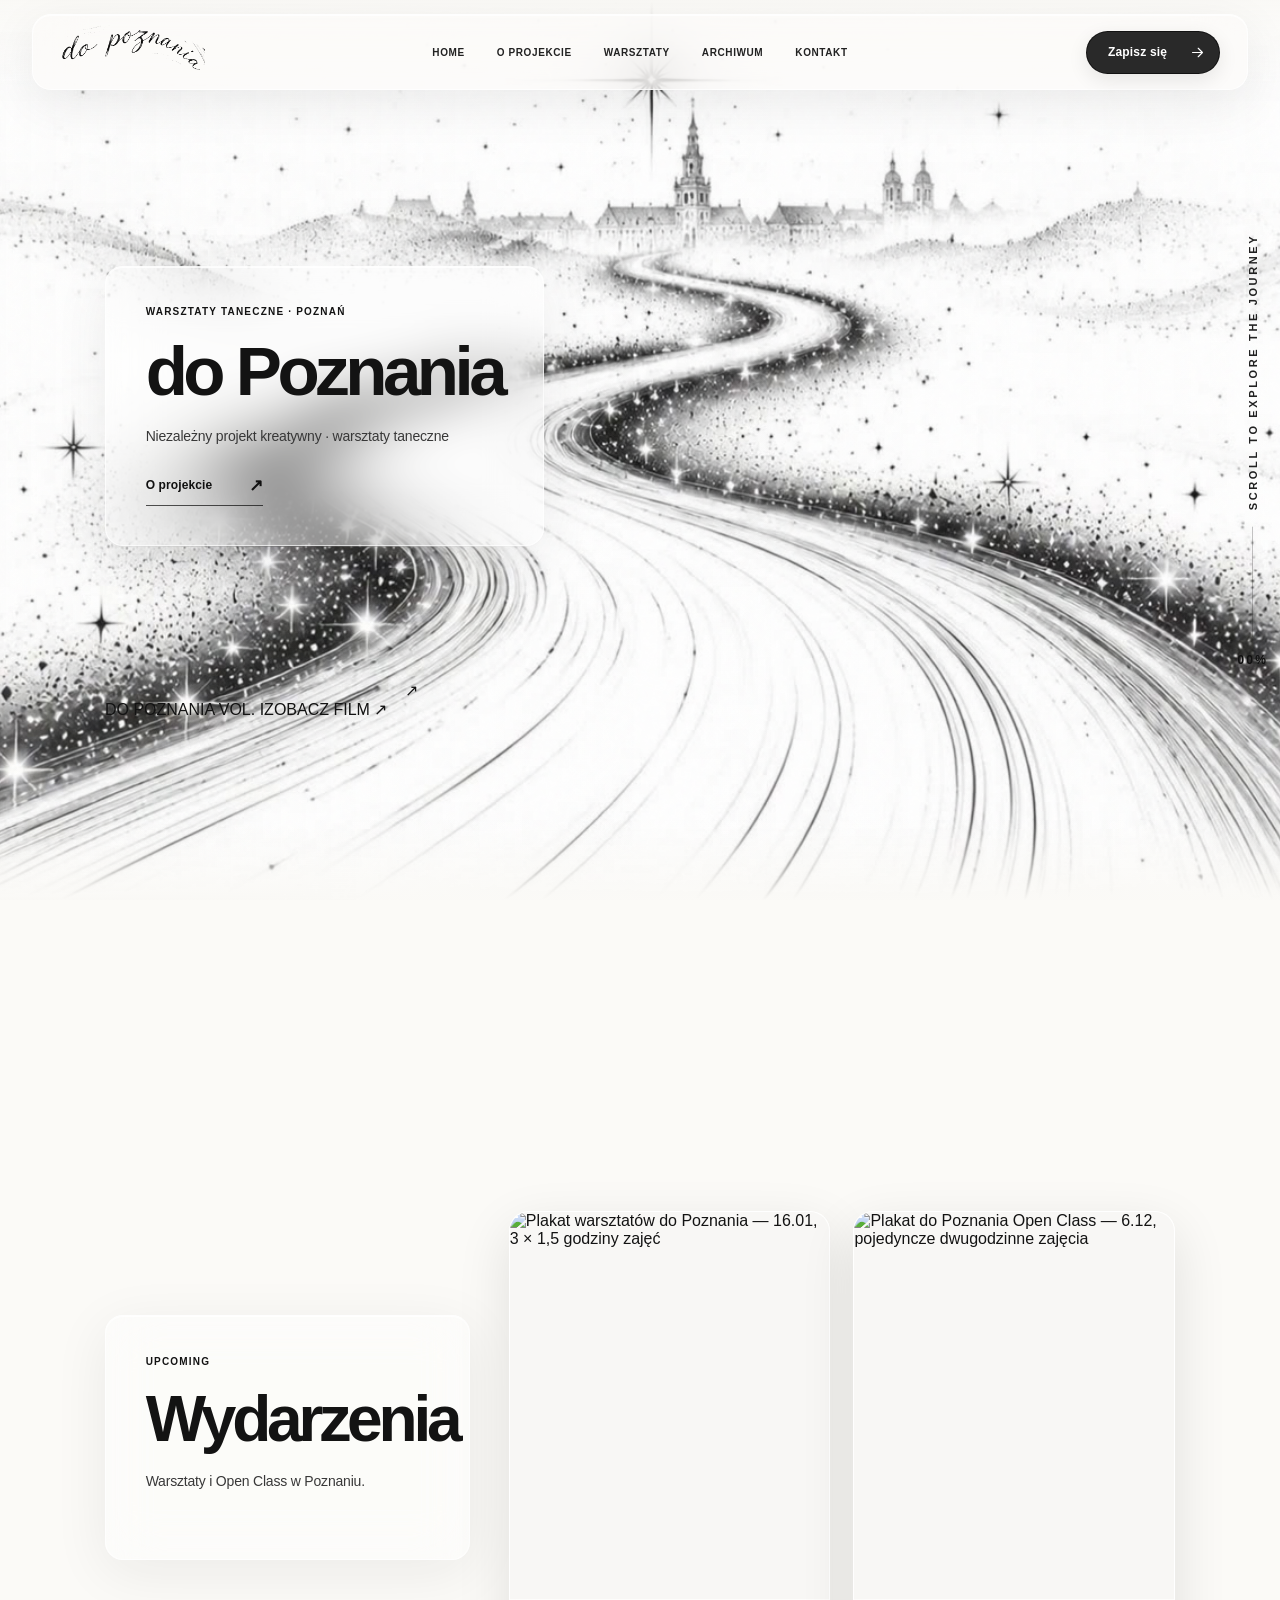
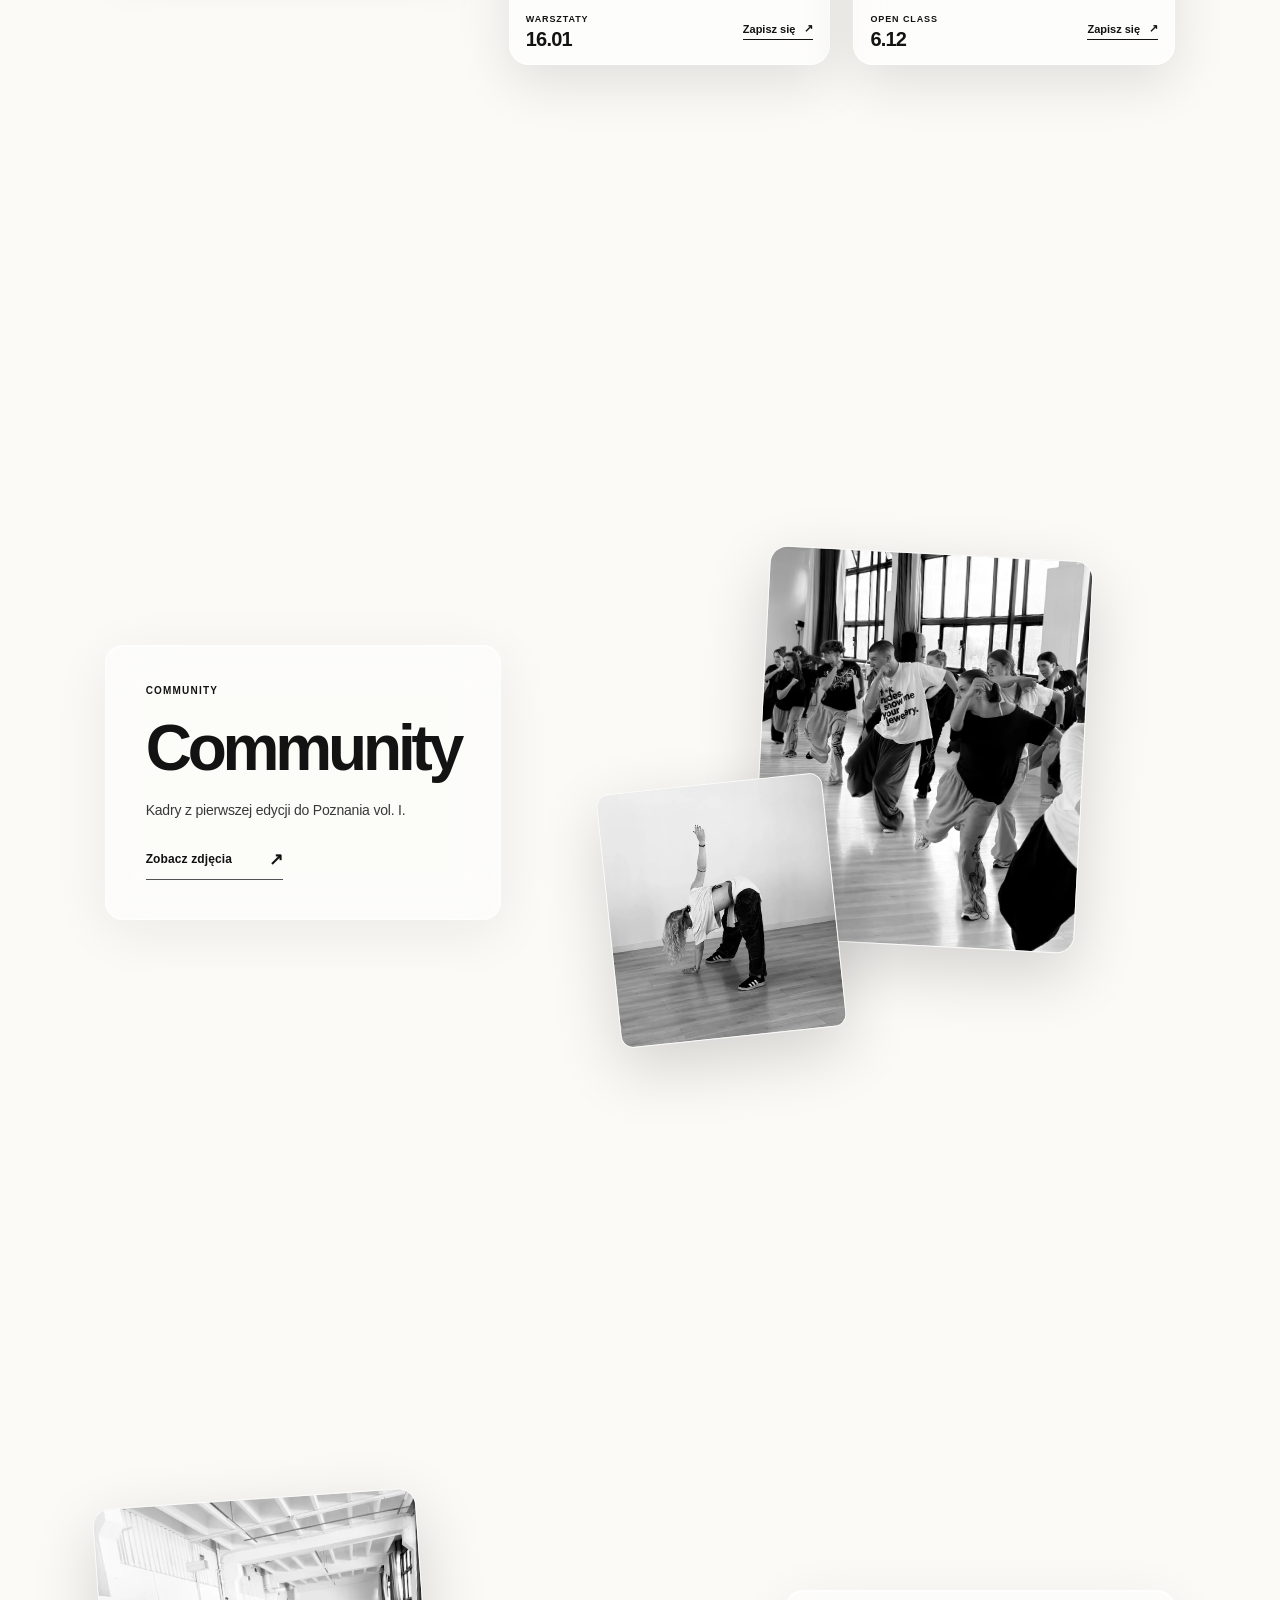
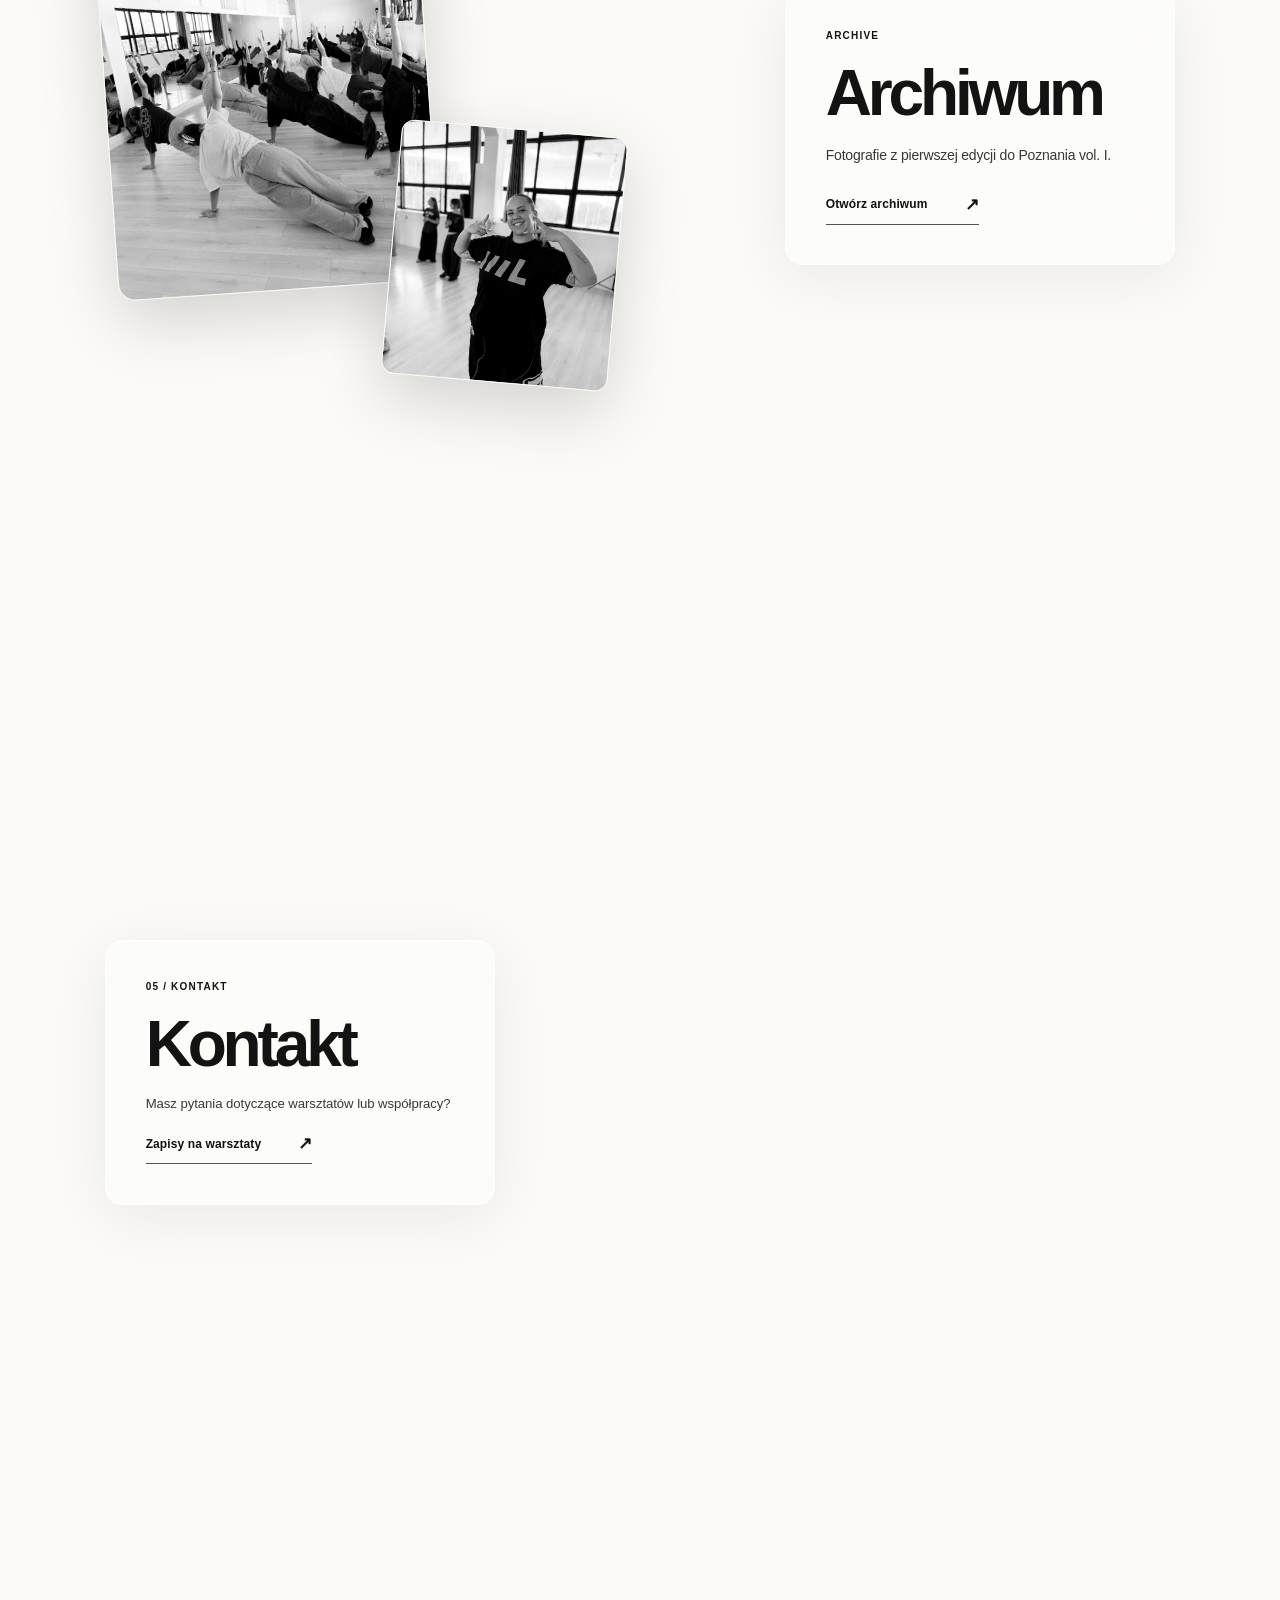
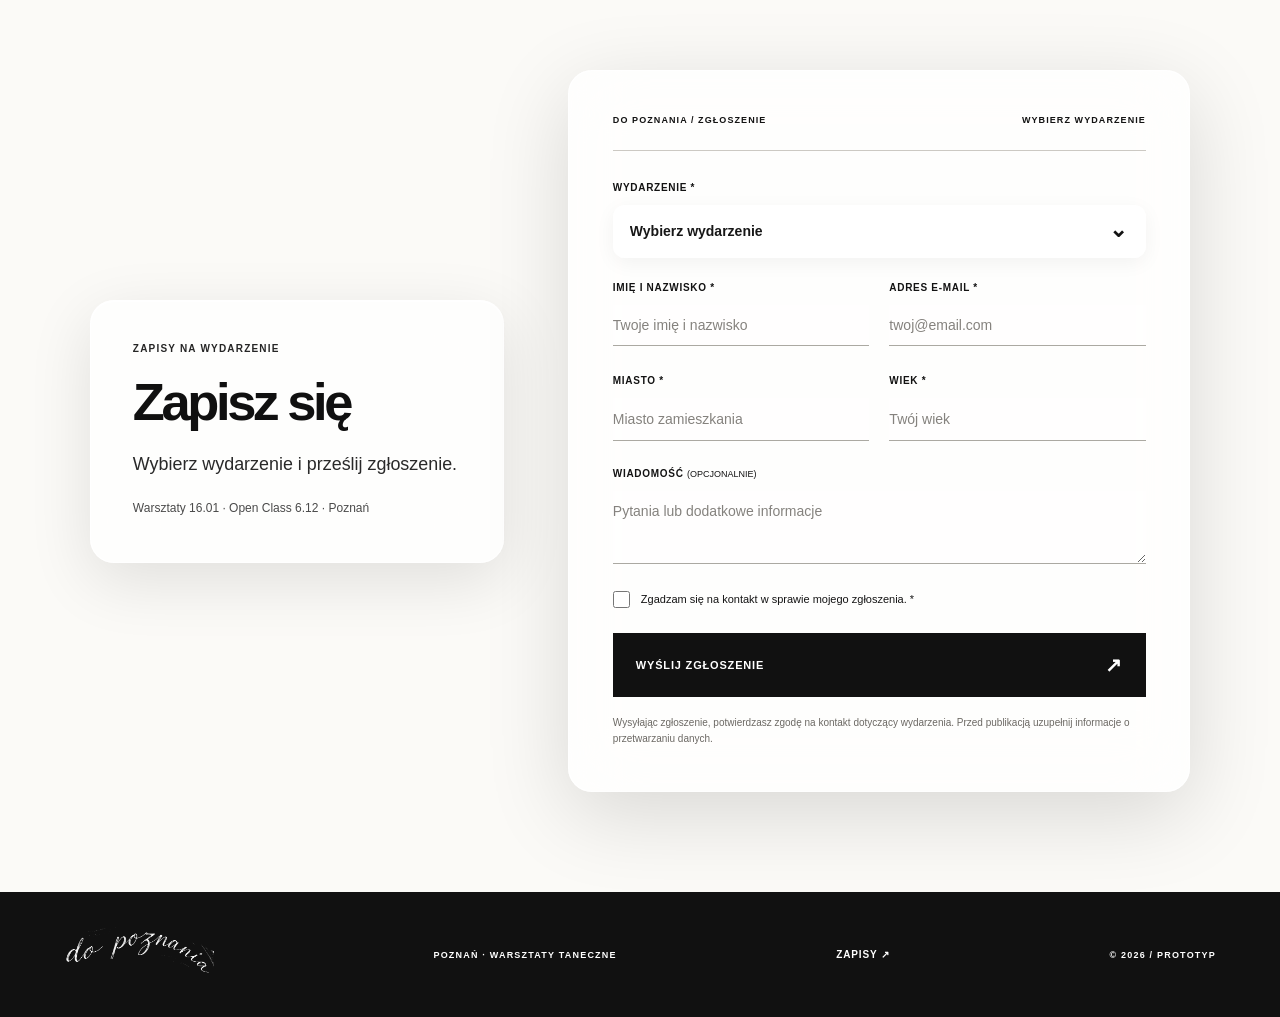
==== index.html @ f6e91bdf "Update index.html" ====
<!DOCTYPE html>

<html lang="pl">
<head>
<meta charset="utf-8"/>
<meta content="width=device-width, initial-scale=1" name="viewport"/>
<meta content="#f9f8f5" name="theme-color"/>
<meta content="do Poznania — niezależny projekt kreatywny i warsztaty taneczne w Poznaniu." name="description"/>
<title>do Poznania — warsztaty taneczne</title>
<link as="image" href="./assets/road-poster.jpg" rel="preload"/>
<link href="./styles.css" rel="stylesheet"/>
</head>
<body>
<div class="loading" id="loading"><span class="loading__logo"><img alt="do Poznania — logo" class="logo-art" src="./assets/original-logo-extracted.png"/></span><span class="loading__sub">DO POZNANIA</span><span class="loading__line"><i></i></span></div>
<header class="header" id="header"><a aria-label="do Poznania — strona główna" class="brand" href="#start"><img alt="do Poznania" class="logo-art" src="./assets/original-logo-extracted.png"/></a><nav aria-label="Nawigacja główna" class="header__nav"><a href="#start">HOME</a><a href="./o-projekcie.html">O PROJEKCIE</a><a href="#upcoming">WARSZTATY</a><a href="./archiwum.html">ARCHIWUM</a><a href="#contact">KONTAKT</a></nav><div class="header__right"><a class="header__cta" href="#zapisz-sie"><span>Zapisz się</span><svg viewBox="0 0 24 24" fill="none" aria-hidden="true"><path d="M5 12h14m-6-6 6 6-6 6" stroke="currentColor" stroke-width="1.6" stroke-linecap="round" stroke-linejoin="round"/></svg></a><button aria-controls="menuOverlay" aria-expanded="false" aria-label="Otwórz menu" class="menu-btn" id="menuBtn"><i></i><i></i><span>MENU</span></button></div></header>
<aside aria-label="Postęp podróży" class="rail"><div class="rail__caption">SCROLL TO EXPLORE THE JOURNEY</div><div class="rail__track"><span id="railFill"></span></div><div class="rail__percent" id="railPercent">00%</div></aside>
<main>
<div class="journey" id="journey">
<div aria-hidden="true" class="stage"><div class="stage__media" id="stageMedia"><video disablepictureinpicture="" id="roadVideo" autoplay="" loop="" muted="" playsinline="" webkit-playsinline="" poster="./assets/road-poster.jpg" preload="auto"><source src="./assets/road-scroll.mp4" type="video/mp4"/></video><div class="stage__fallback"></div></div><div class="stage__wash"></div><div class="stage__grain"></div><div class="stage__topshade"></div><div class="stage__bottomshade"></div></div>
<section aria-labelledby="h-start" class="chapter chapter--hero" data-chapter="0" id="start"><div class="chapter__inner hero__inner"><div class="chapter__card"><span class="eyebrow">WARSZTATY TANECZNE · POZNAŃ</span><h1 id="h-start">do Poznania</h1><p class="chapter__body">Niezależny projekt kreatywny · warsztaty taneczne</p><a class="chapter__link" href="./o-projekcie.html">O projekcie <span aria-hidden="true">↗</span></a></div><a class="hero-film" href="./archiwum.html?edycja=vol-i&amp;typ=video" aria-label="Zobacz film z pierwszej edycji do Poznania w archiwum"><div class="hero-film__visual"><video id="heroDanceVideo" autoplay muted loop playsinline webkit-playsinline preload="metadata" poster="./assets/vol-i-film-cover.jpg" aria-label="Fragment zajęć do Poznania vol. I"><source src="./assets/vol-i-dance-film.mp4" type="video/mp4"></video><span class="hero-film__play" aria-hidden="true">↗</span></div><div class="hero-film__meta"><span>DO POZNANIA VOL. I</span><span>ZOBACZ FILM ↗</span></div></a></div></section>

<section aria-labelledby="h-workshops" class="chapter chapter--workshops" data-chapter="1" id="upcoming">
  <div class="chapter__inner events-layout">
    <div class="events-intro chapter__card"><span class="eyebrow">UPCOMING</span><h2 id="h-workshops">Wydarzenia</h2><p class="chapter__body">Warsztaty i Open Class w Poznaniu.</p></div>
    <div class="events-gallery" aria-label="Nadchodzące wydarzenia">
      <article class="event-tile"><a class="event-tile__poster" href="?event=workshops-16-01#zapisz-sie" data-event="workshops-16-01" aria-label="Zapisz się na warsztaty 16.01"><img src="./assets/poster-warsztaty-16-01.jpg" alt="Plakat warsztatów do Poznania — 16.01, 3 × 1,5 godziny zajęć" loading="lazy"></a><div class="event-tile__info"><div><span>WARSZTATY</span><strong>16.01</strong></div><a href="?event=workshops-16-01#zapisz-sie" data-event="workshops-16-01">Zapisz się <span aria-hidden="true">↗</span></a></div></article>
      <article class="event-tile"><a class="event-tile__poster" href="?event=open-class-06-12#zapisz-sie" data-event="open-class-06-12" aria-label="Zapisz się na Open Class 6.12"><img src="./assets/poster-open-class-06-12.jpg" alt="Plakat do Poznania Open Class — 6.12, pojedyncze dwugodzinne zajęcia" loading="eager"></a><div class="event-tile__info"><div><span>OPEN CLASS</span><strong>6.12</strong></div><a href="?event=open-class-06-12#zapisz-sie" data-event="open-class-06-12">Zapisz się <span aria-hidden="true">↗</span></a></div></article>
    </div>
  </div>
</section>
<section aria-labelledby="h-community" class="chapter chapter--community" data-chapter="2" id="community"><div class="chapter__inner split left"><div class="chapter__card"><span class="eyebrow">COMMUNITY</span><h2 id="h-community">Community</h2><p class="chapter__body">Kadry z pierwszej edycji do Poznania vol. I.</p><a class="chapter__link" href="./archiwum.html?edycja=vol-i">Zobacz zdjęcia<span aria-hidden="true">↗</span></a></div><div class="journey-photo-cluster journey-photo-cluster--community" aria-label="Zdjęcia z warsztatów"><a href="./archiwum.html?edycja=vol-i" class="journey-photo journey-photo--primary" aria-label="Zobacz galerię warsztatów"><img src="assets/warsztaty/img_0456-thumb.webp" alt="Uczestnicy podczas wspólnego tańca" loading="lazy"></a><a href="./archiwum.html?edycja=vol-i" class="journey-photo journey-photo--secondary" aria-label="Więcej zdjęć"><img src="assets/warsztaty/img_0343-thumb.webp" alt="Solowa figura taneczna podczas warsztatów" loading="lazy"></a></div></div></section>
<section aria-labelledby="h-archive" class="chapter chapter--archive" data-chapter="3" id="archive"><div class="chapter__inner split right"><div class="chapter__card"><span class="eyebrow">ARCHIVE</span><h2 id="h-archive">Archiwum</h2><p class="chapter__body">Fotografie z pierwszej edycji do Poznania vol. I.</p><a class="chapter__link" href="./archiwum.html">Otwórz archiwum<span aria-hidden="true">↗</span></a></div><div class="journey-photo-cluster journey-photo-cluster--archive" aria-label="Podgląd archiwum"><a href="./archiwum.html?edycja=vol-i" class="journey-photo journey-photo--primary" aria-label="Otwórz galerię"><img src="assets/warsztaty/fullsizerender-thumb.webp" alt="Tancerze podczas zajęć w sali" loading="lazy"></a><a href="./archiwum.html?edycja=vol-i" class="journey-photo journey-photo--secondary" aria-label="Otwórz zdjęcia"><img src="assets/warsztaty/img_0746-thumb.webp" alt="Portret uczestniczki warsztatów" loading="lazy"></a></div><div aria-hidden="true" class="chapter__media-tag"><span class="media-marker">↗</span> DO POZNANIA VOL. I</div></div></section>
<section aria-labelledby="h-destination" class="chapter chapter--destination" data-chapter="4" id="contact"><div class="chapter__inner finish"><div class="chapter__card"><span class="eyebrow">05 / KONTAKT</span><h2 id="h-destination">Kontakt</h2><p class="chapter__body">Masz pytania dotyczące warsztatów lub współpracy?</p><a class="chapter__link" href="#zapisz-sie">Zapisy na warsztaty <span aria-hidden="true">↗</span></a></div></div></section>
<section aria-labelledby="registration-title" class="chapter chapter--registration" data-chapter="5" id="zapisz-sie">
<div class="registration-layout">
<div class="registration-intro registration-intro--glass"><span class="eyebrow">ZAPISY NA WYDARZENIE</span><h2 id="registration-title">Zapisz się</h2><p>Wybierz wydarzenie i prześlij zgłoszenie.</p><span class="registration-note">Warsztaty 16.01 · Open Class 6.12 · Poznań</span><div id="registrationEventPreview" class="registration-event-preview" hidden aria-live="polite"><div class="registration-event-preview__image"><img id="registrationEventPoster" alt="Plakat wybranego wydarzenia" src="./assets/poster-warsztaty-16-01.jpg" loading="lazy"></div><div class="registration-event-preview__meta"><span>WYBRANE WYDARZENIE</span><strong id="registrationEventName">Warsztaty · 16.01</strong></div></div></div>
<div class="registration-glass">
<div class="form-top"><span>DO POZNANIA / ZGŁOSZENIE</span><span>WYBIERZ WYDARZENIE</span></div>
<form id="registrationForm" action="https://formspree.io/f/mgakazqv" method="POST" name="zapisy">
<label class="field field--event"><span>WYDARZENIE *</span><span class="select-shell"><select id="eventSelect" name="wydarzenie" required><option value="" disabled selected>Wybierz wydarzenie</option><option value="Warsztaty — 16.01 (3 × 1,5 h)" data-event="workshops-16-01">Warsztaty · 16.01 · 3 × 1,5 h</option><option value="Open Class — 6.12 (1 × 2 h)" data-event="open-class-06-12">Open Class · 6.12 · 1 × 2 h</option></select><span aria-hidden="true" class="select-chevron">⌄</span></span></label>
<div class="form-grid"><label class="field"><span>IMIĘ I NAZWISKO *</span><input autocomplete="name" maxlength="100" name="name" placeholder="Twoje imię i nazwisko" required="" type="text"/></label><label class="field"><span>ADRES E-MAIL *</span><input autocomplete="email" maxlength="200" name="email" placeholder="twoj@email.com" required="" type="email"/></label></div>
<div class="form-grid form-grid--details"><label class="field"><span>MIASTO *</span><input autocomplete="address-level2" name="miasto" placeholder="Miasto zamieszkania" maxlength="100" required type="text"></label><label class="field"><span>WIEK *</span><input type="number" name="wiek" min="1" max="120" inputmode="numeric" placeholder="Twój wiek" required></label></div>
<label class="field"><span>WIADOMOŚĆ <small>(OPCJONALNIE)</small></span><textarea maxlength="1200" name="message" placeholder="Pytania lub dodatkowe informacje" rows="3"></textarea></label>
<label class="consent"><input name="contact-consent" required="" type="checkbox" value="yes"/><span>Zgadzam się na kontakt w sprawie mojego zgłoszenia. *</span></label>
<button class="submit-cta" type="submit" id="registrationSubmit"><span>WYŚLIJ ZGŁOSZENIE</span><span aria-hidden="true">↗</span></button>
<p id="formError" class="form-error" role="alert" hidden>Nie udało się wysłać zgłoszenia. Spróbuj ponownie.</p>
<p class="form-disclaimer">Wysyłając zgłoszenie, potwierdzasz zgodę na kontakt dotyczący wydarzenia. Przed publikacją uzupełnij informacje o przetwarzaniu danych.</p>
</form>
<div id="formSuccess" class="form-success" role="status" aria-live="polite" hidden><span class="form-success__symbol">✳</span><span class="eyebrow">DO POZNANIA / ZAPISY</span><h3>Dziękujemy za zgłoszenie.</h3><p>Twoja wiadomość została wysłana. Do zobaczenia na wydarzeniu!</p><a href="#start">Wróć na początek <span aria-hidden="true">↗</span></a></div>
</div>
</div>
</section></div>
</main>
<footer><a class="footer-brand" href="#start"><img alt="do Poznania" class="logo-art" src="./assets/logo-white-footer.png"/></a><span>POZNAŃ · WARSZTATY TANECZNE</span><a href="#zapisz-sie">ZAPISY ↗</a><span>© 2026 / PROTOTYP</span></footer>
<div aria-hidden="true" class="overlay" id="menuOverlay"><div class="overlay__header"><span>MENU</span><button aria-label="Zamknij menu" class="overlay__close" id="closeMenu">✕</button></div><nav aria-label="Menu główne"><a href="#start"><small>01</small>HOME<span>↗</span></a><a href="./o-projekcie.html"><small>02</small>O PROJEKCIE<span>↗</span></a><a href="#upcoming"><small>03</small>WARSZTATY<span>↗</span></a><a href="./archiwum.html"><small>04</small>ARCHIWUM<span>↗</span></a><a href="#contact"><small>05</small>KONTAKT<span>↗</span></a><a href="#zapisz-sie"><small>06</small>ZAPISZ SIĘ<span>↗</span></a></nav></div>
<div aria-hidden="true" class="panel-backdrop" id="panelBackdrop"><article aria-labelledby="panelTitle" aria-modal="true" class="panel" role="dialog"><div class="panel__top"><span>do Poznania</span><button aria-label="Zamknij panel" id="closePanel">✕ ZAMKNIJ</button></div><div class="panel__content" id="panelContent"></div><div class="panel__bottom">do Poznania</div></article></div>
<noscript><p style="position:fixed;z-index:999;bottom:0;background:white;padding:18px;width:100%;font:14px Arial">Aby skorzystać z animowanej podróży, włącz JavaScript.</p></noscript>
<script src="./script.js"></script>
</body>
</html>
---- styles.css ----
:root{--ink:#111;--paper:#faf9f6;--line:#bdbbb5;--sans:Arial,Helvetica,system-ui,sans-serif}*{box-sizing:border-box}html{scroll-behavior:auto}body{margin:0;background:var(--paper);color:var(--ink);font-family:var(--sans);-webkit-font-smoothing:antialiased}button,a{font:inherit}button{cursor:pointer}a{color:inherit;text-decoration:none}button:focus-visible,a:focus-visible{outline:2px solid #111;outline-offset:5px}button:disabled{cursor:not-allowed}::selection{background:#101010;color:white}.header{position:fixed;inset:0 0 auto 0;height:94px;z-index:30;display:flex;align-items:center;justify-content:space-between;padding:0 4.3%;background:linear-gradient(#faf9f6e0,#faf9f600);pointer-events:none}.header>*{pointer-events:auto}.brand{font-size:25px;font-weight:850;letter-spacing:-1.6px;line-height:.9;white-space:nowrap}.brand>span,.footer-brand>span{font-size:1.2em}.brand small{display:block;font-size:8px;letter-spacing:1.75px;font-weight:600;margin-top:9px}.header__right{display:flex;align-items:center;gap:34px}.header__edition{font-weight:650;font-size:10px;letter-spacing:1.45px}.star{margin:0 9px;font-size:16px}.header__cta{background:#101010;color:#fff;border:1px solid #101010;padding:15px 20px;font-weight:750;letter-spacing:1.35px;font-size:10px;transition:.3s}.header__cta:hover{background:#fff;color:#111}.header__cta span{font-size:16px;margin-left:19px}.menu-btn{display:flex;gap:5px;align-items:center;border:0;background:transparent;padding:11px 0 11px 11px;position:relative}.menu-btn i{display:block;background:#111;width:24px;height:1.5px;position:absolute;top:13px;right:40px}.menu-btn i:nth-child(2){top:20px;width:16px}.menu-btn span{font-size:10px;letter-spacing:1.5px;font-weight:750;margin-left:35px}.rail{position:fixed;z-index:20;right:3.1%;top:50%;transform:translateY(-50%);display:flex;align-items:center;gap:13px;flex-direction:column}.rail__caption,.rail__bottom{font-size:8px;letter-spacing:1.4px;writing-mode:vertical-rl;font-weight:750}.rail__bottom{color:#595959}.rail__track{height:112px;width:1px;background:#aaa;position:relative;overflow:hidden}.rail__track span{position:absolute;top:0;left:0;width:100%;height:0;background:#111;transition:height .08s}.rail__chapters{display:grid;gap:14px;margin:10px 0}.rail__chapters button{border:0;background:none;color:#888;padding:3px;font-size:10px;font-weight:650;transition:.2s}.rail__chapters button.active{color:#111;font-weight:900;transform:scale(1.3)}.journey{position:relative}.stage{position:sticky;top:0;height:100vh;height:100svh;width:100%;overflow:hidden;z-index:0;pointer-events:none;background:#fbfaf8}.stage__media{position:absolute;inset:-3%;transform:scale(1.065);transform-origin:50% 58%;will-change:transform}.stage__media video,.stage__fallback{position:absolute;width:100%;height:100%;object-fit:cover;object-position:center center;inset:0}.stage__fallback{background:url('./assets/road-poster.jpg') center/cover no-repeat;z-index:-1}.stage__wash{position:absolute;inset:0;background:linear-gradient(90deg,rgba(250,249,246,.95) 0%,rgba(250,249,246,.64) 24%,rgba(250,249,246,0) 56%,rgba(250,249,246,.18) 100%);opacity:var(--wash,.66);transition:opacity .2s}.stage__grain{position:absolute;inset:0;opacity:.14;background-image:url("data:image/svg+xml,%3Csvg viewBox='0 0 180 180' xmlns='http://www.w3.org/2000/svg'%3E%3Cfilter id='n'%3E%3CfeTurbulence type='fractalNoise' baseFrequency='.62' numOctaves='2' stitchTiles='stitch'/%3E%3C/filter%3E%3Crect width='100%25' height='100%25' filter='url(%23n)' opacity='.17'/%3E%3C/svg%3E")}.stage__topshade{position:absolute;inset:0 0 auto;height:120px;background:linear-gradient(#faf9f6,transparent)}.stage__bottomshade{position:absolute;inset:auto 0 0;height:140px;background:linear-gradient(transparent,#faf9f6)}.chapter{position:relative;height:105vh;height:105svh;z-index:1;display:flex;align-items:center;padding:100px max(11%,60px) 80px max(7%,42px)}.chapter:first-of-type{margin-top:-100vh;margin-top:-100svh}.chapter__inner{width:min(100%,1220px);margin:auto;position:relative}.chapter__number{position:absolute;left:4.4%;bottom:39px;font-size:10px;font-weight:700;letter-spacing:2px}.eyebrow{display:flex;align-items:center;gap:13px;letter-spacing:2.2px;font-weight:800;font-size:10px;margin-bottom:34px}.eyebrow__line{width:32px;height:1px;background:#111}.chapter h1,.chapter h2{font-weight:900;letter-spacing:-.077em;text-transform:uppercase;line-height:.89;margin:0}.chapter h1{font-size:clamp(60px,8.2vw,145px)}.chapter h2{font-size:clamp(58px,7.3vw,125px)}.chapter h1 em,.chapter h2 em{font-style:normal;font-weight:450;letter-spacing:-.09em}.chapter--hero .chapter__inner{padding:30px 0}.hero__baseline{display:flex;align-items:end;gap:70px;margin-top:28px}.hero__baseline p{font-size:clamp(14px,1.5vw,21px);line-height:1.5;letter-spacing:-.035em;margin:0}.hero__baseline strong{font-weight:800}.text-link{border:0;background:transparent;border-bottom:1px solid #111;padding:0 0 12px;text-align:left;font-size:11px;letter-spacing:1.35px;font-weight:850}.text-link span{display:inline-block;margin-left:24px;font-size:17px;transition:.2s}.text-link:hover span{transform:translate(3px,-3px)}.hero__scroll{display:flex;align-items:center;gap:20px;margin-top:11vh;font-size:9px;font-weight:800;letter-spacing:2px}.scroll-icon{display:grid;place-items:center;border:1px solid #222;border-radius:50%;height:35px;width:35px;font-size:16px}.split{width:min(100%,1180px)}.split.left{margin-left:0;margin-right:auto;max-width:690px}.split.right{margin-left:auto;margin-right:3%;max-width:640px}.chapter__kicker{display:block;font-size:12px;font-weight:850;letter-spacing:1.5px;margin-bottom:18px}.chapter__body{font-size:clamp(16px,1.7vw,23px);line-height:1.4;max-width:500px;letter-spacing:-.035em;font-weight:450;margin:29px 0 26px}.action{border:1px solid #111;background:rgba(250,249,246,.75);color:#111;min-width:250px;padding:18px 20px;display:inline-flex;align-items:center;justify-content:space-between;gap:30px;font-size:10px;font-weight:850;letter-spacing:1.1px;transition:background .25s,color .25s,transform .25s}.action:hover{background:#111;color:#fff;transform:translateY(-3px)}.action span{font-size:19px}.action--black{background:#111;color:#fff}.action--black:hover{background:#fff;color:#111}.event-facts{display:flex;gap:15px;flex-wrap:wrap;margin:24px 0}.event-facts span{font-size:10px;font-weight:800;letter-spacing:1.5px;border:1px solid #999;padding:10px 12px;background:#faf9f6b0}.preview-row{display:flex;gap:20px;align-items:center;margin-top:28px}.preview-thumb{width:150px;height:100px;overflow:hidden;border:1px solid #d2cfc8;background:#fff}.preview-thumb img{width:100%;height:100%;object-fit:cover;filter:contrast(1.3)}.preview-copy{display:flex;flex-direction:column;align-items:start;gap:12px}.preview-copy>span{font-size:9px;font-weight:800;letter-spacing:1px}.finish{text-align:center;padding:1rem 0}.finish .eyebrow{justify-content:center}.finish__small{font-size:12px;font-weight:800;letter-spacing:1.8px;display:block;margin-bottom:22px}.finish h2{font-size:clamp(100px,15vw,235px);line-height:.79}.finish h2 em{font-weight:350}.finish p{font-size:clamp(16px,1.5vw,20px);line-height:1.55;letter-spacing:-.035em;margin:40px 0}.finish__actions{display:flex;justify-content:center;gap:12px;flex-wrap:wrap}.finish__end{display:block;margin-top:7vh;font-size:10px;font-weight:750;letter-spacing:1.8px}footer{min-height:125px;background:#111;color:#fff;display:flex;align-items:center;justify-content:space-between;gap:30px;padding:25px 5%;flex-wrap:wrap}footer>span,footer>button{font-size:9px;letter-spacing:1.2px;font-weight:750}footer button{background:transparent;color:#fff;border:0;padding:12px}.footer-brand{font-size:26px;font-weight:900;letter-spacing:-1.8px}.overlay{position:fixed;z-index:60;inset:0;background:#111;color:#fff;display:flex;flex-direction:column;padding:40px 6%;opacity:0;visibility:hidden;transform:translateY(-25px);transition:.35s}.overlay.open{opacity:1;visibility:visible;transform:none}.overlay__header,.overlay__footer{display:flex;justify-content:space-between;align-items:center;font-size:10px;font-weight:750;letter-spacing:1.5px}.overlay__close{background:transparent;color:#fff;border:1px solid #666;font-size:24px;width:50px;height:50px}.overlay nav{display:grid;margin:auto 0;width:100%}.overlay nav button{display:flex;align-items:baseline;gap:35px;color:#fff;border:0;border-bottom:1px solid #444;background:transparent;padding:12px 0;text-align:left;font-size:clamp(42px,7vw,110px);font-weight:900;letter-spacing:-.075em;line-height:1.05;transition:color .2s,padding-left .2s}.overlay nav button:hover{color:#a9a9a9;padding-left:15px}.overlay nav button small{font-size:12px;font-weight:500;letter-spacing:1px}.overlay nav button>span{font-size:28px;letter-spacing:0;margin-left:auto}.panel-backdrop{position:fixed;inset:0;z-index:70;background:#1119;visibility:hidden;opacity:0;transition:.3s;display:flex;justify-content:flex-end}.panel-backdrop.open{opacity:1;visibility:visible}.panel{background:#faf9f6;width:min(100%,720px);height:100%;padding:35px clamp(25px,5vw,65px);display:flex;flex-direction:column;transform:translateX(100%);transition:.45s cubic-bezier(.2,.7,.15,1);overflow:auto;box-shadow:-20px 0 60px #0002}.panel-backdrop.open .panel{transform:translateX(0)}.panel__top,.panel__bottom{display:flex;justify-content:space-between;gap:20px;font-size:10px;font-weight:800;letter-spacing:1.2px}.panel__top button{border:0;background:transparent;font-weight:850;letter-spacing:1px;font-size:10px}.panel__content{margin:auto 0;padding:60px 0}.panel__content .eyebrow{margin-bottom:20px}.panel__content h2{font-size:clamp(49px,6.5vw,95px);font-weight:900;letter-spacing:-.08em;line-height:.92;margin:0 0 30px;text-transform:uppercase}.panel__content p{font-size:19px;line-height:1.5;letter-spacing:-.025em;max-width:540px}.panel__content .fine{font-size:12px;line-height:1.65;color:#555;letter-spacing:0}.panel__content .panel-fact{border-top:1px solid #bcb9b3;padding:18px 0;display:flex;justify-content:space-between;gap:12px;font-size:12px;font-weight:750}.panel__content .panel-fact b{font-weight:700}.panel__content .panel-cta{margin-top:25px}.panel__bottom{padding-top:26px;border-top:1px solid #aaa}.loading{position:fixed;z-index:100;inset:0;background:#faf9f6;display:flex;align-items:center;justify-content:center;flex-direction:column;gap:18px;transition:opacity .55s,visibility .55s}.loading.done{opacity:0;visibility:hidden}.loading__logo{font-size:clamp(34px,6vw,70px);font-weight:900;letter-spacing:-.08em}.loading__sub{font-size:10px;font-weight:800;letter-spacing:2px}.loading__line{width:130px;height:1px;background:#ccc;overflow:hidden}.loading__line i{display:block;width:40%;height:100%;background:#111;animation:progress 1s infinite alternate}@keyframes progress{from{transform:translateX(-110%)}to{transform:translateX(350%)}}@media(min-width:1400px){.stage__media video{object-position:center 45%}}@media(max-width:850px){.header{height:78px;padding:0 5%}.brand{font-size:21px}.brand small{font-size:6px}.header__edition{display:none}.header__right{gap:16px}.header__cta{padding:12px;font-size:9px}.header__cta span{margin-left:5px}.rail{right:9px;gap:7px}.rail__caption,.rail__bottom{display:none}.rail__track{height:80px}.rail__chapters{gap:10px}.rail__chapters button{font-size:9px}.chapter{padding:90px 47px 75px 6%}.chapter h1{font-size:clamp(48px,10vw,88px)}.chapter h2{font-size:clamp(50px,9vw,90px)}.split.right{margin-right:0}.hero__baseline{gap:20px;align-items:start;flex-direction:column}.hero__scroll{margin-top:9vh}.stage__media video{object-position:center}.stage__wash{background:linear-gradient(90deg,rgba(250,249,246,.9),rgba(250,249,246,.4) 60%,rgba(250,249,246,.1))}.finish h2{font-size:clamp(75px,17vw,148px)}}@media(max-width:520px){.header__cta{display:none}.menu-btn span{font-size:9px}.chapter{height:105svh;padding:95px 38px 75px 7%}.chapter h1{font-size:clamp(47px,11.4vw,67px)}.chapter h2{font-size:clamp(49px,11vw,68px)}.eyebrow{margin-bottom:26px;font-size:9px}.chapter__body{font-size:17px;max-width:320px}.chapter__kicker{font-size:10px}.chapter__number{bottom:28px;left:7%;font-size:9px}.hero__baseline p{font-size:16px}.hero__scroll{font-size:8px}.finish h2{font-size:clamp(70px,17vw,100px)}.finish p{font-size:15px}.finish__small{font-size:9px}.finish__actions{flex-direction:column;align-items:stretch}.finish__actions .action{width:100%}.finish__end{font-size:8px}.preview-thumb{width:115px;height:84px;flex-shrink:0}.preview-copy>span{font-size:8px}.preview-copy .text-link{font-size:9px}.event-facts span{font-size:9px}.stage__media{inset:-12% -35%;}.stage__media video{object-position:52% center}footer{display:grid;gap:15px}.overlay nav button{font-size:clamp(42px,11vw,70px)}.overlay{padding:35px 7%}.panel__content{padding:45px 0}.panel__content h2{font-size:58px}.panel__bottom{font-size:8px}}@media(prefers-reduced-motion:reduce){*,*::before,*::after{scroll-behavior:auto!important;animation-duration:.01ms!important;transition-duration:.01ms!important}.stage__media{transform:none!important}}

/* V3 — restrained identity. The scroll video and its synchronization are unchanged. */
:root{--sans:Inter,"Helvetica Neue",Arial,system-ui,sans-serif}
.header{height:82px;padding:0 4%;background:linear-gradient(to bottom,rgba(250,249,246,.9),rgba(250,249,246,0))}
.brand{display:flex;align-items:center;width:175px;height:55px;overflow:visible}
.brand .logo-art{width:100%;height:100%;object-fit:contain;object-position:left center}
.loading__logo{display:block;width:min(55vw,300px)}.loading__logo .logo-art{display:block;width:100%;height:auto}
.footer-brand{display:block;width:142px}.footer-brand .logo-art{display:block;width:100%;height:auto;filter:invert(1)}
.chapter{padding:90px max(8%,50px) 70px max(7%,42px)}
.chapter__inner{width:min(100%,1160px)}
.chapter h1,.chapter h2,.finish h2{font-family:var(--sans);font-size:clamp(36px,4.4vw,70px);font-weight:450;letter-spacing:-.055em;line-height:1.08;text-transform:none;max-width:550px}
.chapter--hero h1{font-size:clamp(47px,5.6vw,85px);font-weight:450}
.chapter--hero .chapter__inner{padding:0}
.split.left,.split.right{max-width:470px}
.split.right{margin-right:5%}
.eyebrow{font-size:10px;font-weight:500;letter-spacing:1.3px;margin-bottom:15px;gap:10px}
.eyebrow__line{width:21px}
.chapter__body,.finish p{font-size:clamp(13px,1.03vw,16px);font-weight:400;letter-spacing:-.005em;line-height:1.65;max-width:365px;margin:17px 0 18px}
.action--minimal{background:transparent;border:0;border-bottom:1px solid #111;padding:6px 0 9px;min-width:0;display:inline-flex;font-size:11px;font-weight:500;letter-spacing:.01em;text-transform:none;gap:28px}
.action--minimal:hover{background:transparent;color:#111;transform:none;opacity:.55}
.chapter__number{font-size:9px;letter-spacing:1px;font-weight:400;opacity:.6}
.stage__wash{opacity:var(--wash,.4)}
.rail{opacity:.65}
.header__cta{background:transparent;color:#111;border:1px solid #111;font-size:10px;font-weight:500;letter-spacing:.01em;padding:12px 16px}
.header__cta:hover{background:#111;color:#fff}
.menu-btn span{font-weight:500;letter-spacing:.04em}
.overlay nav button{font-size:clamp(34px,5vw,76px);font-weight:450;letter-spacing:-.045em;padding:14px 0}
.panel__content h2{font-size:clamp(36px,4.3vw,63px);font-weight:450;letter-spacing:-.04em;text-transform:none;line-height:1.1}
.panel__content p{font-size:16px}
.panel__content .fine{font-size:12px}
@media(max-width:850px){.chapter h1,.chapter h2,.finish h2{font-size:clamp(33px,7vw,54px)}.chapter--hero h1{font-size:clamp(43px,9vw,65px)}.brand{width:145px}.chapter{padding:85px 54px 70px 7%}.stage__wash{opacity:var(--wash,.58)}}
@media(max-width:520px){.brand{width:132px}.chapter{padding:92px 48px 66px 7%}.chapter h1,.chapter h2,.finish h2{font-size:clamp(32px,9vw,46px)}.chapter--hero h1{font-size:clamp(40px,10vw,54px)}.chapter__body{font-size:13px;max-width:260px}.overlay nav button{font-size:clamp(37px,9vw,52px)}}

/* V4 — editorial typography, readable panels, full-page scroll journey */
:root{--paper:#fbfaf7;--ink:#131313;--sans:"Helvetica Neue",Arial,Helvetica,sans-serif}
html{scroll-padding-top:0;scroll-behavior:smooth}
.header{height:88px;padding:0 clamp(22px,4.2vw,72px);display:grid;grid-template-columns:minmax(155px,1fr) auto minmax(155px,1fr);align-items:center;gap:22px;background:rgba(251,250,247,.88);backdrop-filter:blur(18px);-webkit-backdrop-filter:blur(18px);border-bottom:1px solid rgba(19,19,19,.12)}
.header__nav{display:flex;gap:clamp(15px,2.5vw,40px);align-items:center;justify-content:center;height:100%;white-space:nowrap}
.header__nav a{font-size:10px;letter-spacing:.085em;font-weight:750;color:#222;position:relative;padding:13px 0;transition:opacity .2s}
.header__nav a:after{content:"";height:1px;background:#161616;position:absolute;bottom:7px;left:0;right:100%;transition:right .25s}
.header__nav a:hover:after,.header__nav a.active:after{right:0}
.header__right{justify-content:flex-end;gap:18px}
.header__cta{background:#141414;color:#fff;border:1px solid #141414;font-size:10px;font-weight:750;letter-spacing:.075em;padding:15px 19px;white-space:nowrap;transition:.2s}
.header__cta:hover{background:transparent;color:#111}
.header__cta span{margin-left:16px}
.menu-btn{display:none}
.brand{width:158px;height:69px;overflow:hidden}.brand .logo-art{width:100%;height:100%;object-fit:contain;object-position:left center;mix-blend-mode:multiply}
.chapter{height:105svh;padding:120px clamp(28px,8.2vw,140px) 80px;scroll-margin-top:0}
.chapter__inner{width:100%;margin:auto;max-width:1300px}
.split.left,.split.right{max-width:1300px;margin:auto}
.chapter__card{display:inline-block;min-width:min(390px,100%);max-width:min(465px,100%);padding:clamp(26px,3.1vw,46px);background:rgba(252,251,248,.78);border:1px solid rgba(19,19,19,.13);box-shadow:0 15px 58px rgba(14,14,14,.065);backdrop-filter:blur(22px);-webkit-backdrop-filter:blur(22px);border-radius:3px;position:relative}
.chapter--hero .chapter__card{max-width:min(515px,100%)}
.chapter--hero .chapter__inner{padding:0}
.chapter h1,.chapter h2,.finish h2{font-family:var(--sans);font-weight:690;font-size:clamp(47px,5vw,79px);letter-spacing:-.065em;line-height:1.01;max-width:none;margin:0;text-transform:none}
.chapter--hero h1{font-size:clamp(49px,5.4vw,80px);font-weight:650}
.chapter .eyebrow,.registration-intro .eyebrow{font-size:10px;letter-spacing:.12em;font-weight:730;margin:0 0 20px;display:block}
.chapter__body{font-size:clamp(14px,1.02vw,16px);max-width:370px;line-height:1.6;letter-spacing:-.014em;color:#383838;margin:18px 0 27px}
.chapter__link{border:0;border-bottom:1px solid rgba(10,10,10,.7);background:transparent;padding:0 0 9px;font-size:12px;font-weight:700;letter-spacing:.01em;display:inline-flex;align-items:center;gap:37px;transition:gap .22s,opacity .22s;color:#111;cursor:pointer}
.chapter__link:hover{gap:47px;opacity:.66}
.chapter__link span{font-size:17px}
.chapter--idea .chapter__inner,.chapter--community .chapter__inner{display:flex;justify-content:flex-start}
.chapter--workshops .chapter__inner,.chapter--archive .chapter__inner{display:flex;justify-content:flex-end}
.chapter--destination .chapter__inner{display:flex;justify-content:flex-start}
.chapter__media-tag{display:none}
.rail{right:16px;border:1px solid rgba(0,0,0,.1);border-radius:30px;padding:14px 8px;background:rgba(255,255,255,.8);backdrop-filter:blur(14px);opacity:1}
.rail__chapters{gap:9px}.rail__chapters button{font-size:9px}.rail__track{height:83px}
.stage__wash{background:linear-gradient(90deg,rgba(250,249,246,.54),rgba(250,249,246,.08) 40%,rgba(250,249,246,.03) 70%,rgba(250,249,246,.23));opacity:var(--wash,.45)}
.stage__topshade{height:86px}.stage__bottomshade{height:80px}
.chapter--registration{height:auto;min-height:100svh;display:flex;align-items:center;justify-content:center;padding:145px clamp(25px,7vw,120px) 100px}
.registration-layout{display:grid;grid-template-columns:minmax(220px,.8fr) minmax(0,1.2fr);align-items:center;gap:clamp(30px,5vw,100px);width:min(1160px,100%);margin:auto}
.registration-intro{max-width:430px}.registration-intro h2{font-size:clamp(43px,5vw,78px);font-weight:690;letter-spacing:-.064em;line-height:1.02}.registration-intro p{font-size:16px;line-height:1.65;margin:25px 0;color:#242424;max-width:330px}.registration-note{font-size:11px;line-height:1.65;color:#585858;display:block;max-width:290px}
.registration-glass{background:rgba(255,255,255,.77);backdrop-filter:blur(25px);-webkit-backdrop-filter:blur(25px);border:1px solid rgba(20,20,20,.19);box-shadow:0 20px 85px rgba(0,0,0,.12);padding:clamp(25px,3.4vw,52px);border-radius:5px}
.form-top{display:flex;justify-content:space-between;gap:20px;border-bottom:1px solid #ccc9c3;padding:0 0 25px;margin-bottom:31px;font-size:9px;font-weight:750;letter-spacing:.12em}
.form-grid{display:grid;grid-template-columns:1fr 1fr;gap:20px}
.field{display:flex;flex-direction:column;gap:12px;margin-bottom:27px;font-size:10px;letter-spacing:.07em;font-weight:720}.field small{font-weight:450;font-size:9px;letter-spacing:0}
.field input,.field textarea{width:100%;font:400 14px var(--sans);border:0;border-bottom:1px solid #aba9a2;background:rgba(255,255,255,.34);outline:none;border-radius:0;padding:12px 0;color:#121212;resize:vertical;transition:border-color .2s}
.field input:focus,.field textarea:focus{border-bottom:2px solid #111}.field input::placeholder,.field textarea::placeholder{color:#85827e}
.consent{display:flex;align-items:flex-start;gap:11px;font-size:11px;line-height:1.5;margin:0 0 25px;cursor:pointer}.consent input{accent-color:#111;width:17px;height:17px;flex-shrink:0;margin:0}
.submit-cta{background:#111;color:#fff;border:1px solid #111;display:flex;justify-content:space-between;align-items:center;width:100%;padding:19px 22px;font-size:11px;font-weight:800;letter-spacing:.075em;transition:background .2s,color .2s}.submit-cta:hover{background:transparent;color:#111}.submit-cta span:last-child{font-size:20px}
.form-disclaimer{font-size:10px;line-height:1.65;color:#6b6863;margin:18px 0 0}
.overlay nav a{display:flex;align-items:baseline;gap:30px;color:#fff;border-bottom:1px solid #444;padding:12px 0;font-size:clamp(38px,5vw,75px);font-weight:580;letter-spacing:-.05em;transition:padding-left .2s}
.overlay nav a:hover{padding-left:16px}.overlay nav a small{font-size:12px;font-weight:500;letter-spacing:1px}.overlay nav a span{margin-left:auto;font-size:26px}
footer a{font-size:10px;letter-spacing:.09em;font-weight:750}footer .footer-brand{width:150px;background:#fbfaf7;padding:3px}
.thankyou-page{min-height:100svh;display:grid;place-items:center;background:#faf9f6}.thankyou{width:min(550px,90%);display:flex;flex-direction:column;align-items:flex-start;gap:25px}.thankyou h1{font-size:clamp(48px,7vw,90px);letter-spacing:-.07em;margin:0}.thankyou p{font-size:18px}
@media(max-width:1200px){.header{grid-template-columns:150px 1fr 150px}.header__nav{gap:16px}.header__nav a{font-size:9px}.header__cta{padding:12px}.header__cta span{margin-left:5px}}
@media(max-width:920px){.header{display:flex;justify-content:space-between;height:78px;padding:0 5%}.header__nav{display:none}.menu-btn{display:flex}.chapter{padding:90px 50px 80px 6%}.chapter h1,.chapter h2{font-size:clamp(45px,8vw,70px)}.registration-layout{grid-template-columns:1fr;gap:28px;max-width:680px}.registration-intro{max-width:600px}.registration-intro p{margin:12px 0}.chapter--registration{padding:120px 35px 80px}.chapter--workshops .chapter__inner,.chapter--archive .chapter__inner{justify-content:flex-start}}
@media(max-width:540px){.header{height:69px}.brand{width:130px;height:58px}.header__cta{font-size:9px;padding:10px}.menu-btn span{display:none}.menu-btn i{right:3px}.menu-btn{width:28px;height:32px;padding:0}.rail{right:5px;padding:9px 4px}.rail__chapters button{font-size:8px}.chapter{height:100svh;padding:91px 35px 55px 5%}.chapter__card{min-width:0;max-width:calc(100vw - 68px);padding:24px 24px 27px;background:rgba(252,251,248,.83)}.chapter h1,.chapter h2{font-size:clamp(39px,10vw,54px)}.chapter__body{font-size:13px;margin:15px 0 20px}.chapter .eyebrow{font-size:8px;margin-bottom:14px}.chapter__link{font-size:11px}.chapter--registration{padding:115px 27px 64px}.registration-intro h2{font-size:45px}.registration-intro p{font-size:14px}.registration-glass{padding:24px 21px}.form-grid{grid-template-columns:1fr;gap:0}.form-top{font-size:8px}.stage__wash{opacity:.25}.overlay nav a{font-size:clamp(32px,8.5vw,53px)}.overlay nav a small{font-size:10px}}
@media(prefers-reduced-motion:reduce){.chapter__card,.registration-glass{backdrop-filter:none!important}}
.chapter--destination .chapter__card{text-align:left}
.chapter--destination .chapter__card .eyebrow{justify-content:flex-start}
.chapter--destination .chapter__card .chapter__body{margin-left:0;margin-right:0}


/* V5 tweaks — video rail + milky glass */
.rail{right:12px;top:50%;transform:translateY(-50%);display:flex;flex-direction:column;align-items:center;gap:16px;background:transparent;border:0;padding:0;backdrop-filter:none;-webkit-backdrop-filter:none;box-shadow:none;width:auto;}
.rail__caption{writing-mode:vertical-rl;transform:rotate(180deg);font-size:11px;letter-spacing:.24em;font-weight:720;color:#181818;text-transform:uppercase;opacity:.96;white-space:nowrap;}
.rail__track{height:110px;width:1px;background:rgba(17,17,17,.24);position:relative;overflow:hidden;}
.rail__track span{position:absolute;left:0;right:0;bottom:auto;top:0;width:100%;height:0;background:#111;transition:height .08s;}
.rail__percent{font-size:12px;letter-spacing:.18em;font-weight:760;color:#111;}
.chapter__card{background:rgba(255,255,255,.44)!important;border:1px solid rgba(255,255,255,.38)!important;box-shadow:0 18px 60px rgba(0,0,0,.08)!important;backdrop-filter:blur(26px) saturate(118%)!important;-webkit-backdrop-filter:blur(26px) saturate(118%)!important;}
.registration-glass{background:rgba(255,255,255,.48)!important;border:1px solid rgba(255,255,255,.42)!important;box-shadow:0 22px 75px rgba(0,0,0,.10)!important;backdrop-filter:blur(28px) saturate(118%)!important;-webkit-backdrop-filter:blur(28px) saturate(118%)!important;}
.field input,.field textarea{background:rgba(255,255,255,.18)!important;}
.stage__wash{background:linear-gradient(90deg,rgba(250,249,246,.36),rgba(250,249,246,.06) 42%,rgba(250,249,246,.02) 72%,rgba(250,249,246,.16))!important;opacity:var(--wash,.28)!important;}
@media(max-width:540px){.rail{right:8px;gap:12px}.rail__caption{font-size:10px;letter-spacing:.2em}.rail__track{height:92px}.rail__percent{font-size:11px}.chapter__card{background:rgba(255,255,255,.50)!important;}}

/* V6: show poster only until the ambient loop has actually started. */
.stage__fallback{z-index:0;transition:opacity .35s ease;opacity:1}
.stage__media video{z-index:1}
.video-playing .stage__fallback{opacity:0}
.video-fallback .stage__fallback{opacity:1}
@media(prefers-reduced-motion:reduce){.stage__fallback{opacity:1;z-index:3}.stage__media video{opacity:0}}


/* V7: restrained floating-glass header and CTA */
.header{height:76px;top:14px;left:clamp(12px,2.5vw,42px);right:clamp(12px,2.5vw,42px);width:auto;padding:0 clamp(14px,2.1vw,32px);background:rgba(252,251,249,.62);border:1px solid rgba(255,255,255,.72);box-shadow:0 14px 50px rgba(15,15,15,.075),inset 0 1px rgba(255,255,255,.76);backdrop-filter:blur(24px) saturate(130%);-webkit-backdrop-filter:blur(24px) saturate(130%);border-radius:19px;}
.header__cta{display:inline-flex;align-items:center;gap:22px;justify-content:space-between;background:rgba(20,20,20,.91);border:1px solid rgba(17,17,17,.92);border-radius:100px;padding:11px 13px 11px 21px;min-height:43px;letter-spacing:.015em;text-transform:none;font-size:12px;font-weight:650;white-space:nowrap;box-shadow:0 6px 20px rgba(0,0,0,.09)}
.header__cta span{margin:0!important;font-size:inherit!important}.header__cta svg{width:17px;height:17px;transition:transform .2s}.header__cta:hover{background:#222;color:#fff}.header__cta:hover svg{transform:translateX(3px)}
.header__nav a{font-size:10px;font-weight:700;letter-spacing:.06em}.header__nav a.active{opacity:.55}
.brand{width:145px;height:64px}.brand .logo-art{max-height:100%}.chapter__card{border-radius:18px!important;background:rgba(255,255,255,.40)!important;border:1px solid rgba(255,255,255,.64)!important;box-shadow:0 12px 56px rgba(25,25,25,.07),inset 0 1px rgba(255,255,255,.74)!important}
.registration-glass{border-radius:20px!important;background:rgba(255,255,255,.46)!important;border:1px solid rgba(255,255,255,.67)!important}
@media(max-width:920px){.header{height:72px;top:10px;left:12px;right:12px;padding:0 19px}.brand{height:61px}}
@media(max-width:540px){.header{height:66px;top:8px;left:8px;right:8px;padding:0 12px;border-radius:14px}.brand{height:56px;width:118px}.header__cta{display:inline-flex!important;min-height:37px;font-size:10px;padding:9px 10px 9px 14px;gap:8px}.header__cta svg{width:13px;height:13px}.header__right{gap:10px}}

/* Footer logo — genuine white mark on transparent background */
footer .footer-brand{background:transparent!important;padding:0!important;display:inline-flex;align-items:center;width:150px}
footer .footer-brand .logo-art{display:block;width:100%;height:auto;object-fit:contain;filter:none!important;mix-blend-mode:normal!important}


/* V8 — photographic chapters in the scroll journey */
.chapter--community .chapter__inner,.chapter--archive .chapter__inner{position:relative;display:flex;min-height:520px;align-items:center}
.chapter--community .chapter__card,.chapter--archive .chapter__card{position:relative;z-index:3}
.journey-photo-cluster{position:absolute;z-index:2;pointer-events:none;display:block;width:min(45vw,540px);height:min(57vh,510px)}
.journey-photo-cluster--community{right:2.5%;top:50%;transform:translateY(-50%)}
.journey-photo-cluster--archive{left:0;top:50%;transform:translateY(-50%)}
.journey-photo{display:block;position:absolute;overflow:hidden;pointer-events:auto;border:1px solid rgba(255,255,255,.8);box-shadow:0 22px 65px rgba(0,0,0,.16);background:#eae9e6;transition:transform .45s ease,box-shadow .45s ease}
.journey-photo img{width:100%;height:100%;object-fit:cover;display:block;filter:grayscale(1)}
.journey-photo:hover{transform:translateY(-7px) rotate(0deg);box-shadow:0 28px 70px rgba(0,0,0,.23)}
.journey-photo--primary{width:60%;height:77%;top:5%;right:12%;border-radius:18px;transform:rotate(3deg)}
.journey-photo--secondary{width:42%;height:50%;bottom:0;left:0;border-radius:13px;transform:rotate(-6deg)}
.journey-photo-cluster--archive .journey-photo--primary{left:0;right:auto;transform:rotate(-4deg)}
.journey-photo-cluster--archive .journey-photo--secondary{left:auto;right:5%;transform:rotate(5deg)}
@media(max-width:950px){.journey-photo-cluster{width:40vw;height:42vh;opacity:.9}.journey-photo-cluster--community{right:1%}.journey-photo-cluster--archive{left:0}.chapter--community .chapter__card,.chapter--archive .chapter__card{max-width:390px}}
@media(max-width:650px){.chapter--community .chapter__inner,.chapter--archive .chapter__inner{min-height:65svh;align-items:flex-start;padding-top:4vh}.journey-photo-cluster{width:69vw;height:32vh;top:auto;bottom:0;left:auto;right:2%;transform:none;opacity:.92}.journey-photo-cluster--community{right:2%;top:auto;transform:none}.journey-photo-cluster--archive{left:0;top:auto;transform:none}.journey-photo--primary{width:51%;height:95%;top:0;right:8%}.journey-photo--secondary{width:34%;height:67%;bottom:2%;left:3%}.chapter--community .chapter__card,.chapter--archive .chapter__card{max-width:min(88vw,390px)}}


/* V9 — coherent glass registration and editorial poster */
.chapter--workshops .chapter__inner{display:flex;align-items:center;justify-content:space-between;gap:clamp(24px,4vw,64px)}
.chapter--workshops .chapter__card{flex:0 1 460px;min-width:0}
.upcoming-poster{display:block;flex:0 0 auto;width:clamp(185px,23vw,320px);max-height:69svh;overflow:hidden;border-radius:16px;border:1px solid rgba(255,255,255,.75);box-shadow:0 30px 80px rgba(0,0,0,.18);transform:rotate(2.5deg);transition:transform .4s ease,box-shadow .4s ease;position:relative;z-index:3}
.upcoming-poster:hover{transform:rotate(0) translateY(-8px);box-shadow:0 38px 90px rgba(0,0,0,.22)}
.upcoming-poster img{width:100%;height:auto;max-height:69svh;object-fit:contain;display:block}
.registration-layout{align-items:center}
.registration-intro--glass{background:rgba(255,255,255,.74);border:1px solid rgba(255,255,255,.92);border-radius:24px;padding:clamp(25px,3.3vw,49px);box-shadow:0 18px 64px rgba(0,0,0,.11),inset 0 1px rgba(255,255,255,.95);backdrop-filter:blur(35px) saturate(140%);-webkit-backdrop-filter:blur(35px) saturate(140%);max-width:470px}
.registration-intro--glass .eyebrow{color:#262626}
.registration-intro--glass h2{font-size:clamp(40px,4.1vw,64px);font-weight:700;color:#101010;line-height:1.07}
.registration-intro--glass p{color:#292929;font-size:clamp(15px,1.4vw,18px);margin:20px 0}
.registration-intro--glass .registration-note{color:#4a4a4a;font-size:12px}
.registration-glass{background:rgba(255,255,255,.77)!important;border:1px solid rgba(255,255,255,.92)!important;backdrop-filter:blur(34px) saturate(137%)!important;-webkit-backdrop-filter:blur(34px) saturate(137%)!important;box-shadow:0 22px 85px rgba(0,0,0,.14)!important;border-radius:24px!important}
.form-error{font-size:13px;color:#8d2525;background:rgba(255,235,235,.8);padding:12px;border-radius:8px}
.form-success{padding:30px 6px;max-width:500px;outline:0}
.form-success__symbol{font-size:36px;display:block;margin-bottom:25px}
.form-success h3{font-size:clamp(30px,3vw,52px);font-weight:660;line-height:1.1;letter-spacing:-.05em;margin:0 0 20px}
.form-success p{color:#333;font-size:16px;line-height:1.6}
.form-success a{font-size:12px;font-weight:700;display:inline-flex;gap:30px;border-bottom:1px solid #111;padding:12px 0;margin-top:15px}
[hidden]{display:none!important}
@media(max-width:920px){.chapter--workshops .chapter__inner{gap:20px}.upcoming-poster{width:clamp(150px,28vw,260px)}}
@media(max-width:650px){.chapter--workshops .chapter__inner{flex-direction:column;align-items:flex-start;justify-content:center;gap:10px}.chapter--workshops .chapter__card{flex:0 0 auto;max-width:calc(100vw - 65px);padding:23px}.upcoming-poster{width:clamp(130px,38vw,185px);max-height:35svh;align-self:flex-end;margin-right:8%;margin-top:-12px}.upcoming-poster img{max-height:35svh}.registration-intro--glass{padding:25px}.registration-intro--glass h2{font-size:clamp(38px,9vw,54px)}}

/* V10 — paired event cards, genuine film preview, and glass event selector */
.chapter--workshops .events-layout{width:100%;display:grid;grid-template-columns:minmax(210px,.85fr) minmax(0,1.55fr);align-items:center;gap:clamp(18px,3vw,52px);margin:auto}
.chapter--workshops .events-intro{min-width:0;width:100%;max-width:390px;align-self:center;flex:none}
.events-gallery{display:grid;grid-template-columns:repeat(2,minmax(0,1fr));gap:clamp(12px,1.8vw,25px);min-width:0;align-items:center}
.event-tile{margin:0;min-width:0;background:rgba(255,255,255,.53);border:1px solid rgba(255,255,255,.78);border-radius:20px;overflow:hidden;box-shadow:0 18px 54px rgba(0,0,0,.11);backdrop-filter:blur(20px) saturate(115%);-webkit-backdrop-filter:blur(20px) saturate(115%);transition:transform .3s,box-shadow .3s}
.event-tile:hover{transform:translateY(-6px);box-shadow:0 26px 65px rgba(0,0,0,.15)}
.event-tile__poster{display:block;height:clamp(220px,43svh,430px);background:#f8f7f5;overflow:hidden}
.event-tile__poster img{height:100%;width:100%;display:block;object-fit:contain;object-position:center}
.event-tile__info{display:flex;align-items:center;justify-content:space-between;padding:15px 16px;gap:10px}
.event-tile__info>div{display:flex;flex-direction:column;gap:5px}
.event-tile__info>div span{font-size:9px;letter-spacing:.1em;font-weight:720}
.event-tile__info strong{font-size:20px;line-height:1;font-weight:740;letter-spacing:-.04em}
.event-tile__info a{font-size:11px;font-weight:720;white-space:nowrap;display:inline-flex;gap:9px;align-items:center;border-bottom:1px solid currentColor;padding-bottom:4px}
.journey-film-link{position:absolute;z-index:4;display:block;width:clamp(130px,17vw,240px);aspect-ratio:16/10;overflow:hidden;border:1px solid rgba(255,255,255,.85);box-shadow:0 22px 58px rgba(0,0,0,.19);border-radius:15px;bottom:-3%;left:17%;transition:transform .3s;background:#111}
.journey-film-link:hover{transform:translateY(-5px)}
.journey-film-link img{width:100%;height:100%;object-fit:cover;display:block}
.journey-film-play{position:absolute;left:50%;top:45%;transform:translate(-50%,-50%);background:rgba(255,255,255,.85);color:#111;display:grid;place-items:center;width:45px;height:45px;border-radius:50%;font-size:13px;padding-left:2px;backdrop-filter:blur(14px)}
.journey-film-caption{position:absolute;bottom:10px;left:12px;color:white;text-shadow:0 1px 6px #111;font-size:9px;font-weight:760;letter-spacing:.11em}
.field--event{margin:0 0 24px}
.select-shell{position:relative;display:block;width:100%}
.select-shell select{width:100%;min-height:53px;appearance:none;-webkit-appearance:none;color:#171717;background:rgba(255,255,255,.56);border:1px solid rgba(255,255,255,.9);outline:none;border-radius:12px;padding:14px 44px 14px 16px;font:550 14px var(--sans);box-shadow:inset 0 1px rgba(255,255,255,.9),0 5px 20px rgba(0,0,0,.05);backdrop-filter:blur(16px)}
.select-shell select:focus-visible{outline:2px solid #171717;outline-offset:3px}
.select-chevron{position:absolute;right:18px;top:50%;transform:translateY(-55%);pointer-events:none;font-size:22px}
.form-grid--details{margin-top:2px}
.form-grid--details .field input{padding:13px 0}
@media(max-width:1100px){.chapter--workshops .events-layout{grid-template-columns:1fr;gap:22px}.chapter--workshops .events-intro{max-width:440px;padding:22px 26px}.chapter--workshops .events-intro h2{font-size:clamp(37px,5vw,52px)}.events-gallery{max-width:680px;width:100%}.event-tile__poster{height:clamp(190px,32svh,350px)}.chapter--workshops{height:auto;min-height:105svh;padding-top:115px;padding-bottom:85px}}
@media(max-width:650px){.chapter--workshops .events-layout{display:flex;flex-direction:column;align-items:stretch;gap:14px}.chapter--workshops .events-intro{max-width:100%;width:100%}.chapter--workshops .events-intro .chapter__body{margin-bottom:0}.events-gallery{gap:10px;align-items:stretch}.event-tile{border-radius:14px}.event-tile__poster{height:clamp(190px,30svh,310px)}.event-tile__info{padding:11px 10px;flex-wrap:wrap}.event-tile__info strong{font-size:17px}.event-tile__info a{font-size:10px}.chapter--archive .journey-film-link{width:38vw;bottom:2%;left:27%}.journey-film-play{width:36px;height:36px}.chapter--workshops{min-height:100svh;padding:100px 38px 60px 6%}}
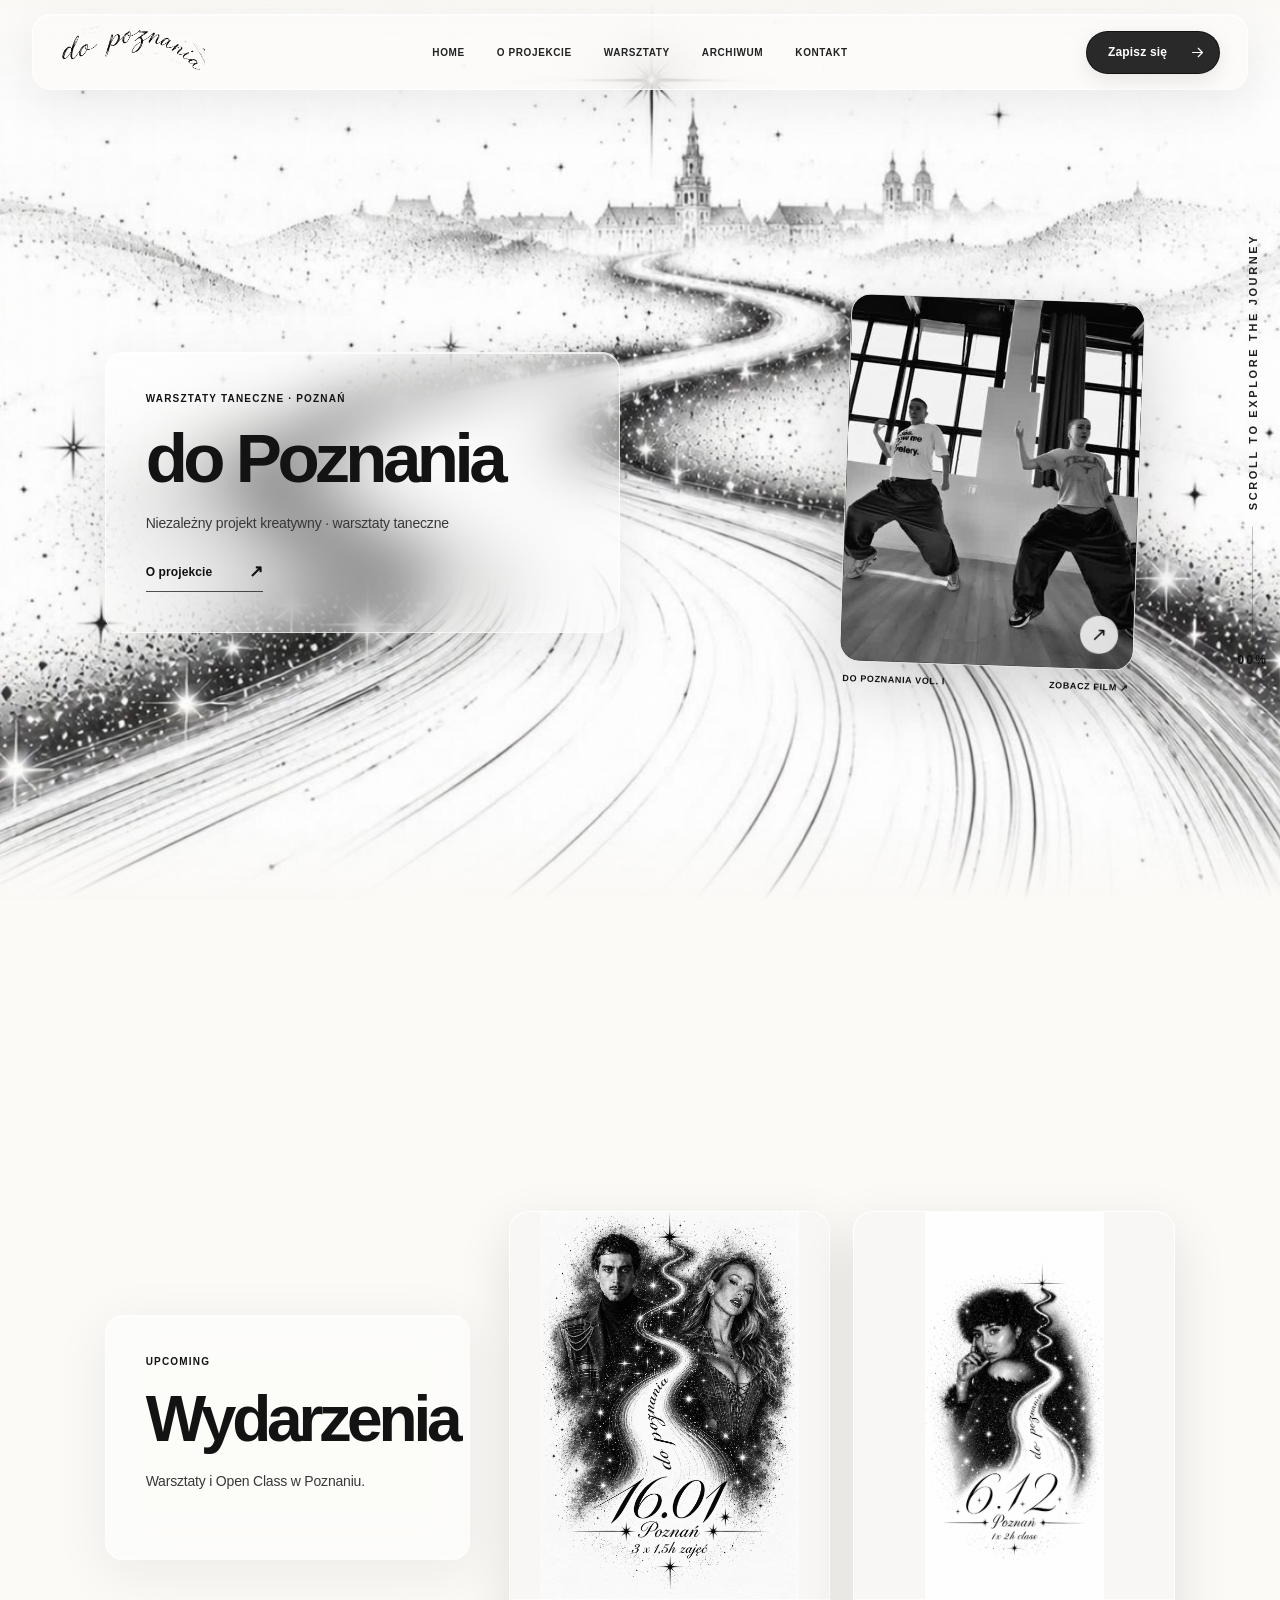
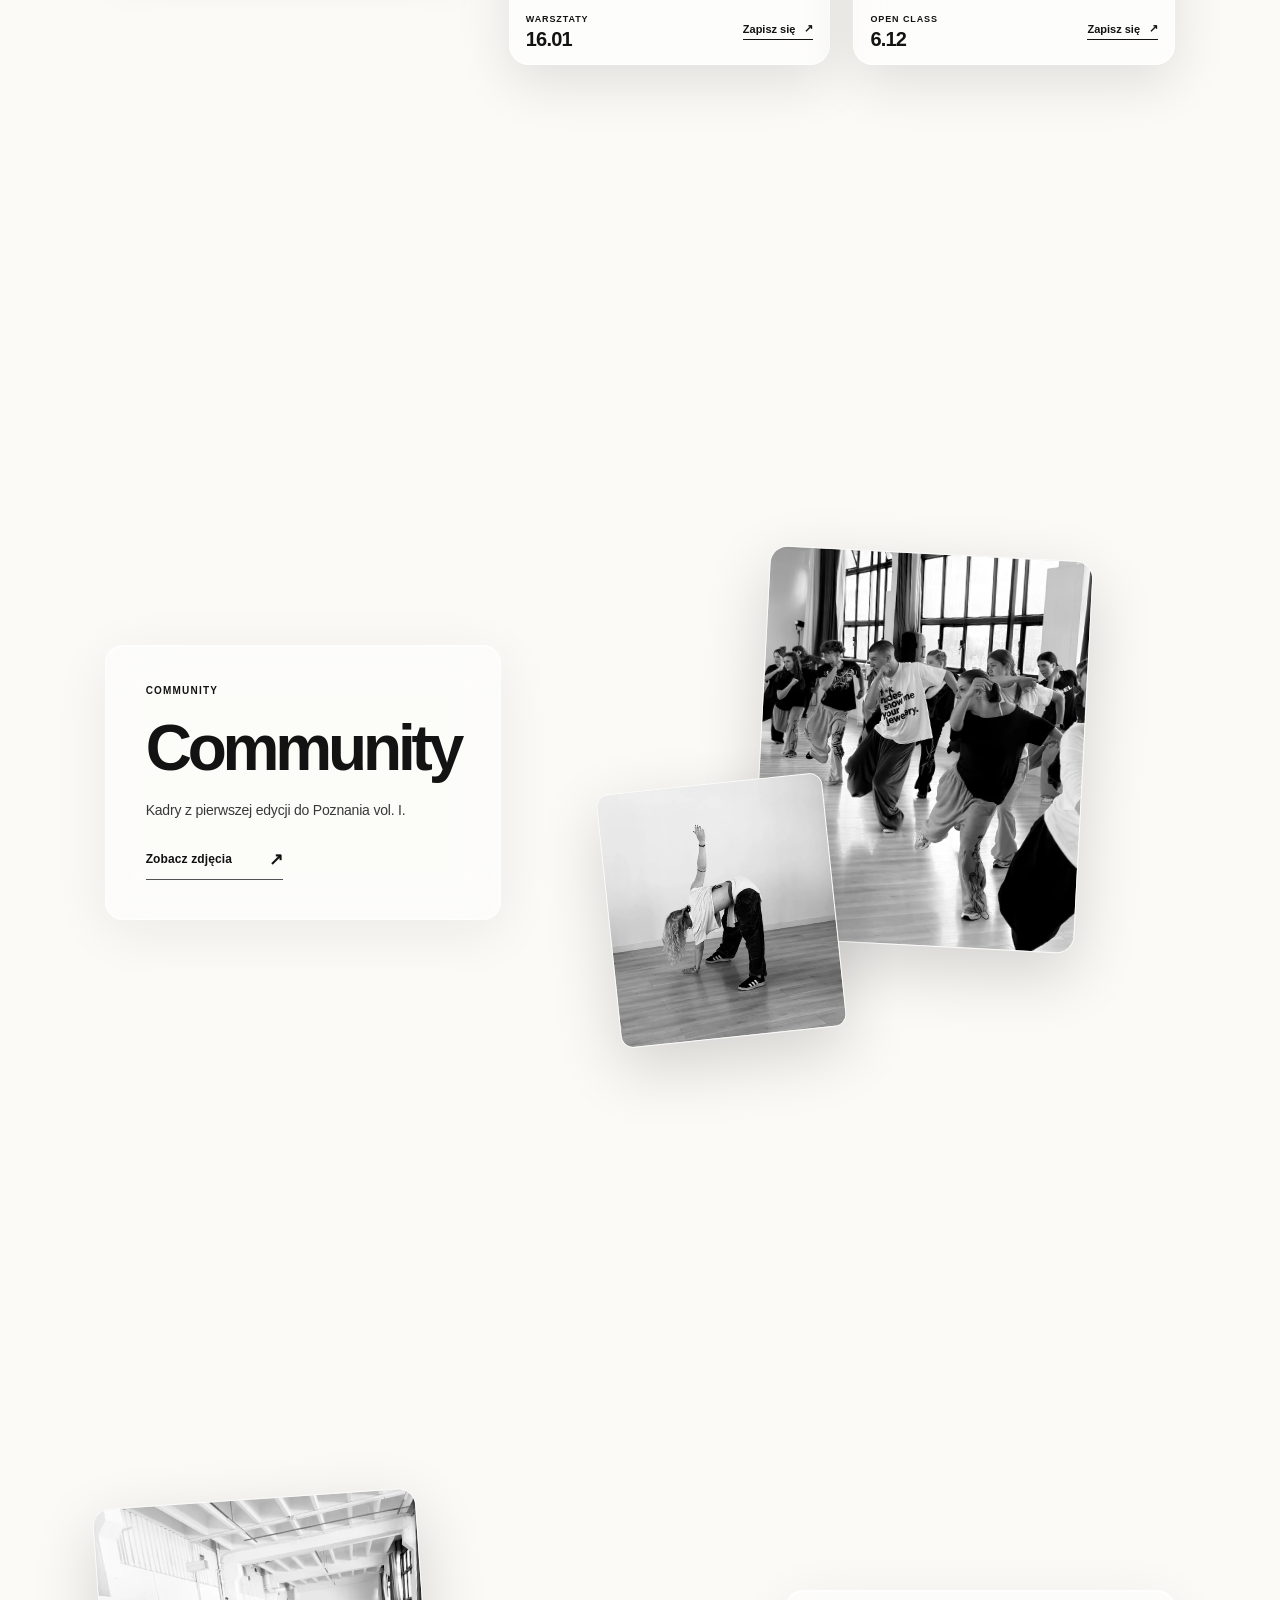
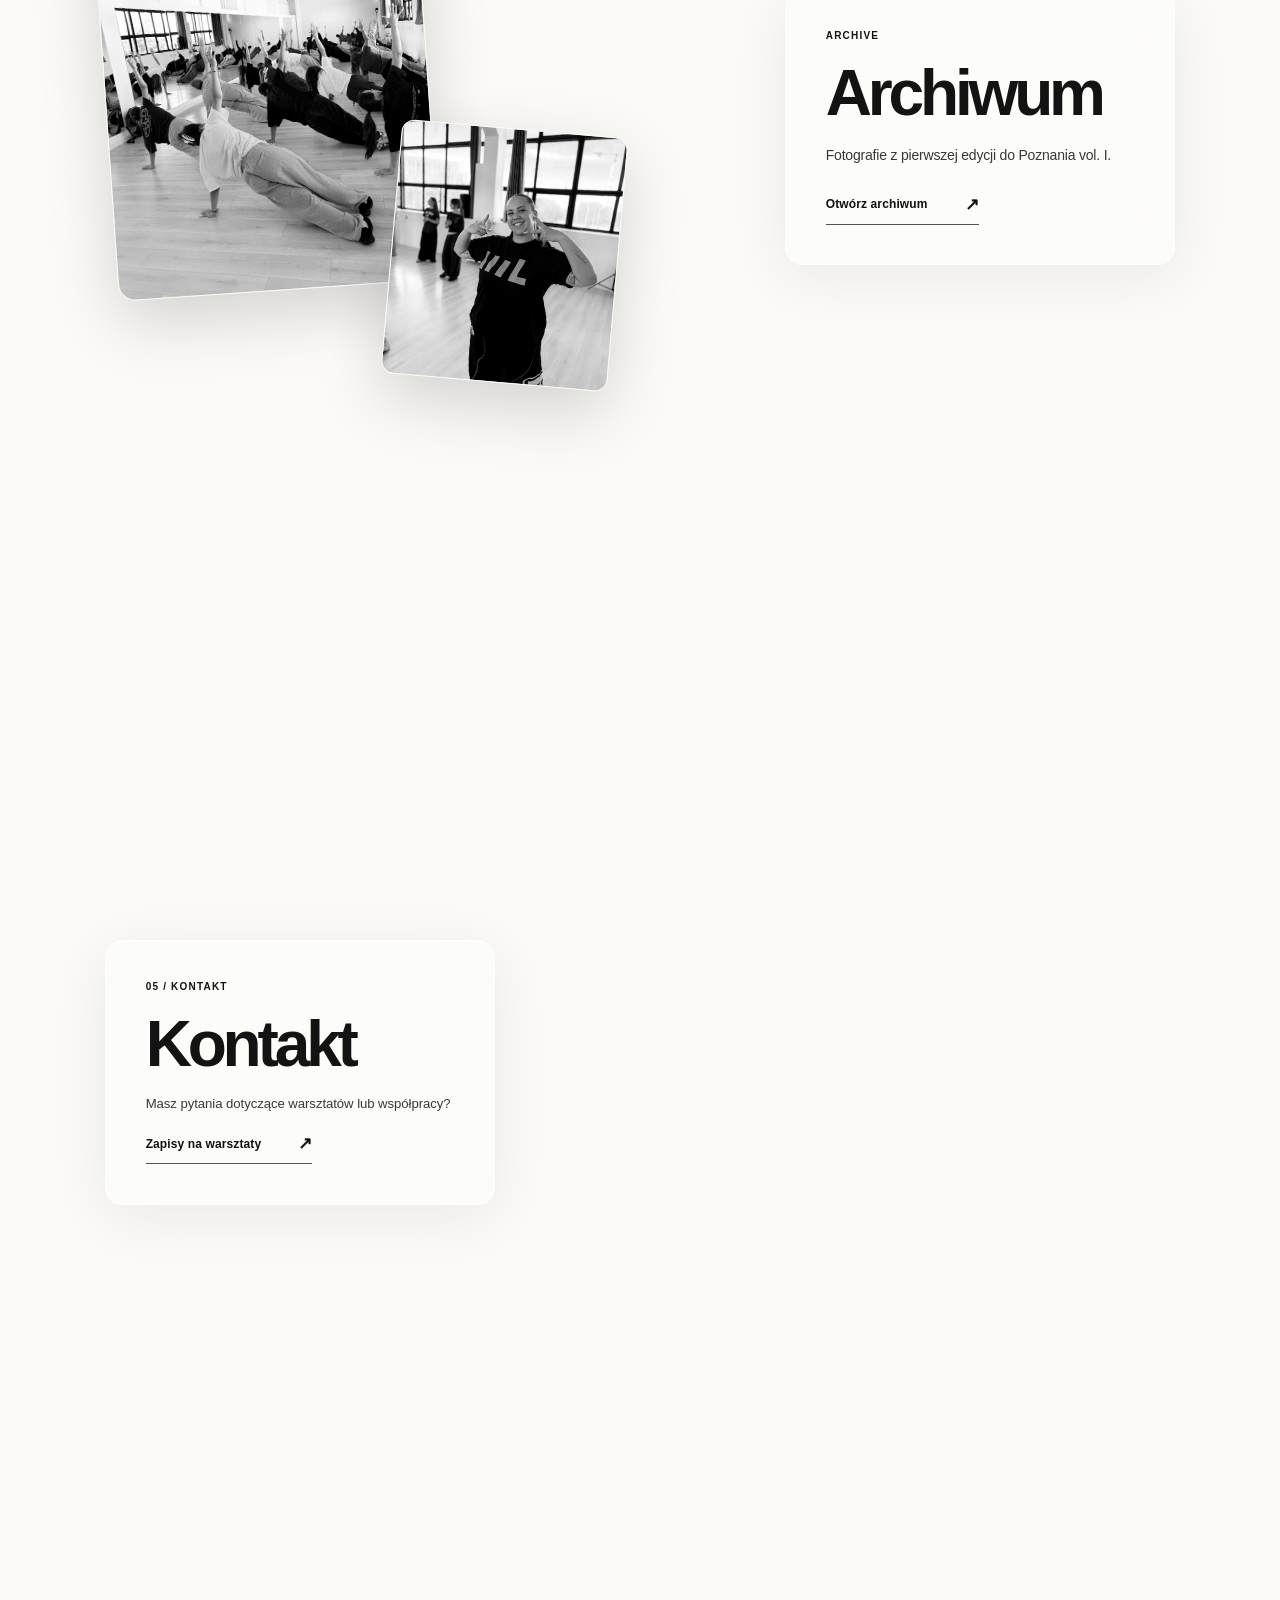
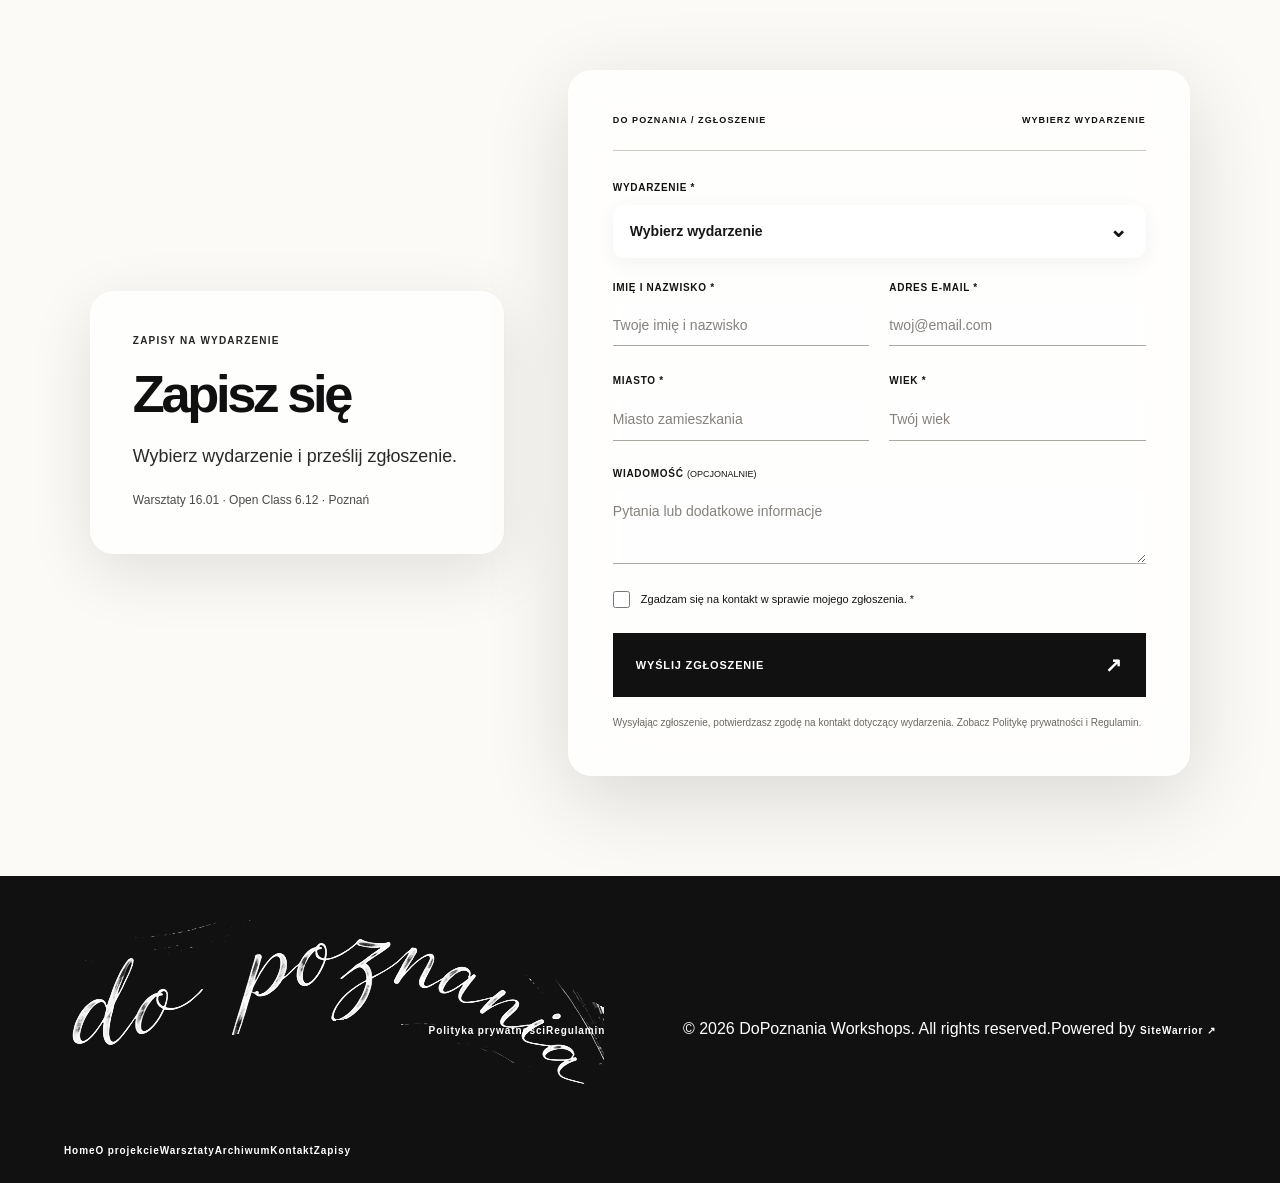
==== commit 02a0fb89: "Update index.html" ====
--- a/index.html
+++ b/index.html
@@ -17,7 +17,7 @@
 <main>
 <div class="journey" id="journey">
 <div aria-hidden="true" class="stage"><div class="stage__media" id="stageMedia"><video disablepictureinpicture="" id="roadVideo" autoplay="" loop="" muted="" playsinline="" webkit-playsinline="" poster="./assets/road-poster.jpg" preload="auto"><source src="./assets/road-scroll.mp4" type="video/mp4"/></video><div class="stage__fallback"></div></div><div class="stage__wash"></div><div class="stage__grain"></div><div class="stage__topshade"></div><div class="stage__bottomshade"></div></div>
-<section aria-labelledby="h-start" class="chapter chapter--hero" data-chapter="0" id="start"><div class="chapter__inner hero__inner"><div class="chapter__card"><span class="eyebrow">WARSZTATY TANECZNE · POZNAŃ</span><h1 id="h-start">do Poznania</h1><p class="chapter__body">Niezależny projekt kreatywny · warsztaty taneczne</p><a class="chapter__link" href="./o-projekcie.html">O projekcie <span aria-hidden="true">↗</span></a></div><a class="hero-film" href="./archiwum.html?edycja=vol-i&amp;typ=video" aria-label="Zobacz film z pierwszej edycji do Poznania w archiwum"><div class="hero-film__visual"><video id="heroDanceVideo" autoplay muted loop playsinline webkit-playsinline preload="metadata" poster="./assets/vol-i-film-cover.jpg" aria-label="Fragment zajęć do Poznania vol. I"><source src="./assets/vol-i-dance-film.mp4" type="video/mp4"></video><span class="hero-film__play" aria-hidden="true">↗</span></div><div class="hero-film__meta"><span>DO POZNANIA VOL. I</span><span>ZOBACZ FILM ↗</span></div></a></div></section>
+<section aria-labelledby="h-start" class="chapter chapter--hero" data-chapter="0" id="start"><div class="chapter__inner hero__inner"><div class="chapter__card"><span class="eyebrow">WARSZTATY TANECZNE · POZNAŃ</span><h1 id="h-start">do Poznania</h1><p class="chapter__body">Niezależny projekt kreatywny · warsztaty taneczne</p><a class="chapter__link" href="./o-projekcie.html">O projekcie <span aria-hidden="true">↗</span></a></div><a class="hero-film" href="./archiwum.html?edycja=vol-i&amp;typ=video" aria-label="Zobacz film z pierwszej edycji do Poznania w archiwum"><div class="hero-film__visual"><video id="heroDanceVideo" autoplay muted loop playsinline webkit-playsinline preload="auto" poster="./assets/vol-i-film-cover.jpg" aria-label="Fragment zajęć do Poznania vol. I"><source src="./assets/vol-i-dance-film.mp4" type="video/mp4"></video><span class="hero-film__play" aria-hidden="true">↗</span></div><div class="hero-film__meta"><span>DO POZNANIA VOL. I</span><span>ZOBACZ FILM ↗</span></div></a></div></section>
 
 <section aria-labelledby="h-workshops" class="chapter chapter--workshops" data-chapter="1" id="upcoming">
   <div class="chapter__inner events-layout">
@@ -44,14 +44,14 @@
 <label class="consent"><input name="contact-consent" required="" type="checkbox" value="yes"/><span>Zgadzam się na kontakt w sprawie mojego zgłoszenia. *</span></label>
 <button class="submit-cta" type="submit" id="registrationSubmit"><span>WYŚLIJ ZGŁOSZENIE</span><span aria-hidden="true">↗</span></button>
 <p id="formError" class="form-error" role="alert" hidden>Nie udało się wysłać zgłoszenia. Spróbuj ponownie.</p>
-<p class="form-disclaimer">Wysyłając zgłoszenie, potwierdzasz zgodę na kontakt dotyczący wydarzenia. Przed publikacją uzupełnij informacje o przetwarzaniu danych.</p>
+<p class="form-disclaimer">Wysyłając zgłoszenie, potwierdzasz zgodę na kontakt dotyczący wydarzenia. Zobacz <a href="./polityka-prywatnosci.html">Politykę prywatności</a> i <a href="./regulamin.html">Regulamin</a>.</p>
 </form>
 <div id="formSuccess" class="form-success" role="status" aria-live="polite" hidden><span class="form-success__symbol">✳</span><span class="eyebrow">DO POZNANIA / ZAPISY</span><h3>Dziękujemy za zgłoszenie.</h3><p>Twoja wiadomość została wysłana. Do zobaczenia na wydarzeniu!</p><a href="#start">Wróć na początek <span aria-hidden="true">↗</span></a></div>
 </div>
 </div>
 </section></div>
 </main>
-<footer><a class="footer-brand" href="#start"><img alt="do Poznania" class="logo-art" src="./assets/logo-white-footer.png"/></a><span>POZNAŃ · WARSZTATY TANECZNE</span><a href="#zapisz-sie">ZAPISY ↗</a><span>© 2026 / PROTOTYP</span></footer>
+<footer class="site-footer"><div class="footer-main"><a class="footer-brand" href="./index.html#start"><img alt="do Poznania" src="./assets/logo-white-footer.png"></a><nav class="footer-links" aria-label="Nawigacja stopki"><a href="./index.html">Home</a><a href="./o-projekcie.html">O projekcie</a><a href="./index.html#upcoming">Warsztaty</a><a href="./archiwum.html">Archiwum</a><a href="./index.html#contact">Kontakt</a><a href="./index.html#zapisz-sie">Zapisy</a></nav></div><div class="footer-legal"><a href="./polityka-prywatnosci.html">Polityka prywatności</a><a href="./regulamin.html">Regulamin</a></div><div class="footer-bottom"><span>© 2026 DoPoznania Workshops. All rights reserved.</span><span>Powered by <a href="https://www.sitewarrior.eu/" target="_blank" rel="noopener noreferrer">SiteWarrior ↗</a></span></div></footer>
 <div aria-hidden="true" class="overlay" id="menuOverlay"><div class="overlay__header"><span>MENU</span><button aria-label="Zamknij menu" class="overlay__close" id="closeMenu">✕</button></div><nav aria-label="Menu główne"><a href="#start"><small>01</small>HOME<span>↗</span></a><a href="./o-projekcie.html"><small>02</small>O PROJEKCIE<span>↗</span></a><a href="#upcoming"><small>03</small>WARSZTATY<span>↗</span></a><a href="./archiwum.html"><small>04</small>ARCHIWUM<span>↗</span></a><a href="#contact"><small>05</small>KONTAKT<span>↗</span></a><a href="#zapisz-sie"><small>06</small>ZAPISZ SIĘ<span>↗</span></a></nav></div>
 <div aria-hidden="true" class="panel-backdrop" id="panelBackdrop"><article aria-labelledby="panelTitle" aria-modal="true" class="panel" role="dialog"><div class="panel__top"><span>do Poznania</span><button aria-label="Zamknij panel" id="closePanel">✕ ZAMKNIJ</button></div><div class="panel__content" id="panelContent"></div><div class="panel__bottom">do Poznania</div></article></div>
 <noscript><p style="position:fixed;z-index:999;bottom:0;background:white;padding:18px;width:100%;font:14px Arial">Aby skorzystać z animowanej podróży, włącz JavaScript.</p></noscript>
--- a/styles.css
+++ b/styles.css
@@ -194,3 +194,25 @@
 .form-grid--details .field input{padding:13px 0}
 @media(max-width:1100px){.chapter--workshops .events-layout{grid-template-columns:1fr;gap:22px}.chapter--workshops .events-intro{max-width:440px;padding:22px 26px}.chapter--workshops .events-intro h2{font-size:clamp(37px,5vw,52px)}.events-gallery{max-width:680px;width:100%}.event-tile__poster{height:clamp(190px,32svh,350px)}.chapter--workshops{height:auto;min-height:105svh;padding-top:115px;padding-bottom:85px}}
 @media(max-width:650px){.chapter--workshops .events-layout{display:flex;flex-direction:column;align-items:stretch;gap:14px}.chapter--workshops .events-intro{max-width:100%;width:100%}.chapter--workshops .events-intro .chapter__body{margin-bottom:0}.events-gallery{gap:10px;align-items:stretch}.event-tile{border-radius:14px}.event-tile__poster{height:clamp(190px,30svh,310px)}.event-tile__info{padding:11px 10px;flex-wrap:wrap}.event-tile__info strong{font-size:17px}.event-tile__info a{font-size:10px}.chapter--archive .journey-film-link{width:38vw;bottom:2%;left:27%}.journey-film-play{width:36px;height:36px}.chapter--workshops{min-height:100svh;padding:100px 38px 60px 6%}}
+
+
+/* V11: cinematic hero excerpt, photo-only archive teaser, event-linked poster */
+.chapter--hero .hero__inner{display:flex;align-items:center;justify-content:space-between;gap:clamp(32px,7vw,130px);max-width:1260px;min-height:65svh}
+.chapter--hero .chapter__card{flex:0 1 515px;min-width:0;max-width:515px;z-index:4}
+.hero-film{display:block;flex:0 0 auto;width:clamp(210px,23vw,330px);position:relative;z-index:4;transform:rotate(2deg);transition:transform .35s ease;align-self:center;margin-right:clamp(4px,3vw,36px);color:#111}
+.hero-film:hover{transform:rotate(0deg) translateY(-7px)}
+.hero-film__visual{position:relative;aspect-ratio:4/5;overflow:hidden;border-radius:20px;background:#141414;box-shadow:0 22px 70px rgba(0,0,0,.18);border:1px solid rgba(255,255,255,.86)}
+.hero-film video{display:block;width:100%;height:100%;object-fit:cover;object-position:center;filter:grayscale(1);pointer-events:none}
+.hero-film__play{position:absolute;bottom:15px;right:15px;width:38px;height:38px;border-radius:50%;background:rgba(255,255,255,.82);backdrop-filter:blur(15px);display:grid;place-items:center;font-size:19px}
+.hero-film__meta{display:flex;justify-content:space-between;gap:12px;padding:12px 4px 0;font-size:9px;font-weight:750;letter-spacing:.07em}
+.chapter--archive .journey-photo-cluster{z-index:2}
+.registration-event-preview{margin-top:23px;width:min(250px,100%);animation:posterReveal .35s ease both}
+.registration-event-preview__image{position:relative;width:100%;height:clamp(185px,30svh,295px);border-radius:16px;overflow:hidden;background:rgba(255,255,255,.4);border:1px solid rgba(255,255,255,.8);box-shadow:0 12px 45px rgba(0,0,0,.11)}
+.registration-event-preview__image img{width:100%;height:100%;object-fit:contain;display:block}
+.registration-event-preview__meta{margin-top:11px;display:flex;justify-content:space-between;align-items:center;gap:8px}
+.registration-event-preview__meta span{font-size:9px;letter-spacing:.09em;font-weight:650}
+.registration-event-preview__meta strong{font-size:12px;font-weight:750}
+@keyframes posterReveal{from{opacity:0;transform:translateY(8px)}to{opacity:1;transform:translateY(0)}}
+@media(max-width:960px){.chapter--hero .hero__inner{gap:20px}.hero-film{width:clamp(170px,24vw,250px);margin-right:0}.registration-event-preview{width:min(260px,100%)}.registration-event-preview__image{height:220px}}
+@media(max-width:650px){.chapter--hero .hero__inner{display:flex;flex-direction:column;align-items:flex-start;justify-content:center;gap:16px;min-height:80svh}.chapter--hero .chapter__card{flex:0 0 auto;width:100%}.hero-film{align-self:flex-end;width:min(36vw,156px);margin-right:16px;margin-top:0;transform:rotate(2deg)}.hero-film__visual{aspect-ratio:4/4.6;border-radius:13px}.hero-film__meta{font-size:7px;flex-direction:column;gap:4px}.hero-film__play{width:28px;height:28px;bottom:8px;right:8px;font-size:15px}.registration-event-preview{margin-top:18px;display:flex;gap:15px;align-items:center;width:100%}.registration-event-preview[hidden]{display:none}.registration-event-preview__image{width:110px;height:142px;flex-shrink:0}.registration-event-preview__meta{display:flex;flex-direction:column;align-items:flex-start;gap:5px;margin-top:0}}
+@media(prefers-reduced-motion:reduce){.hero-film video{display:none}.hero-film__visual{background:#111 url('./assets/vol-i-film-cover.jpg') center/cover no-repeat}}
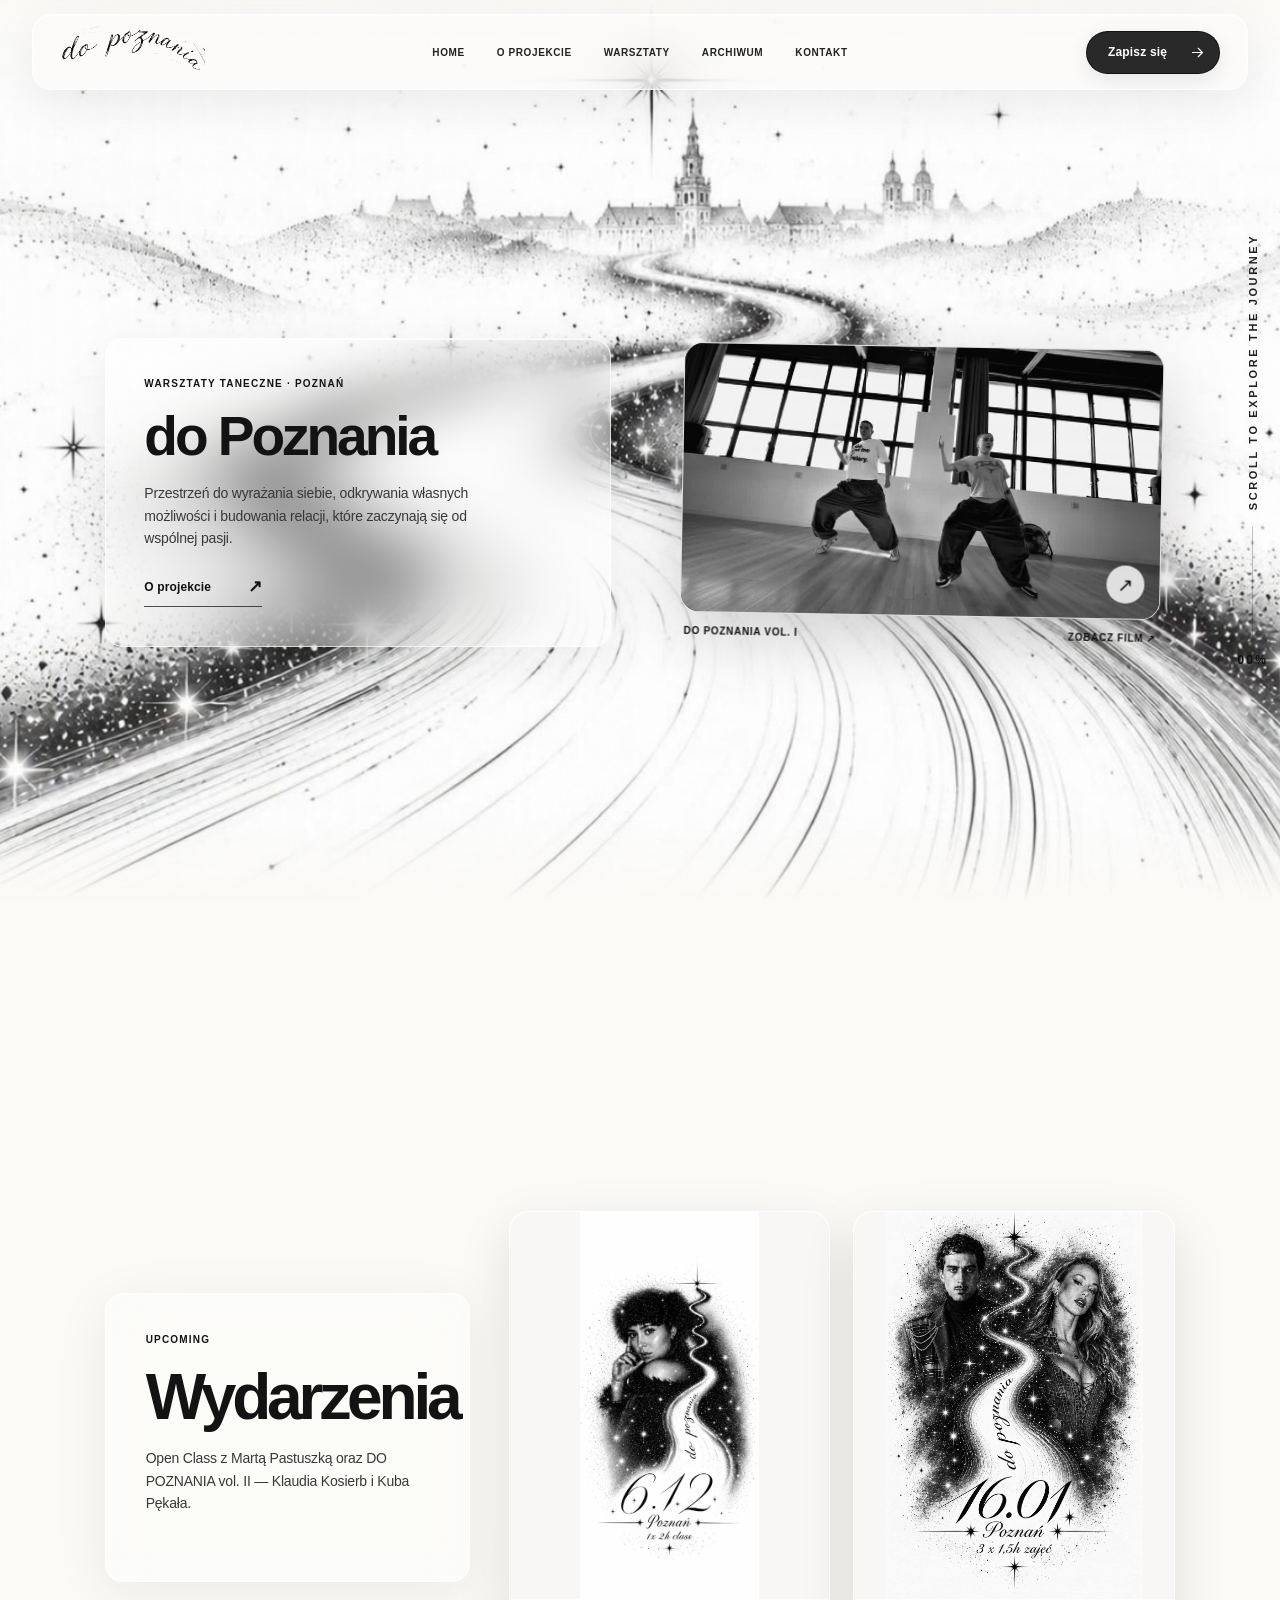
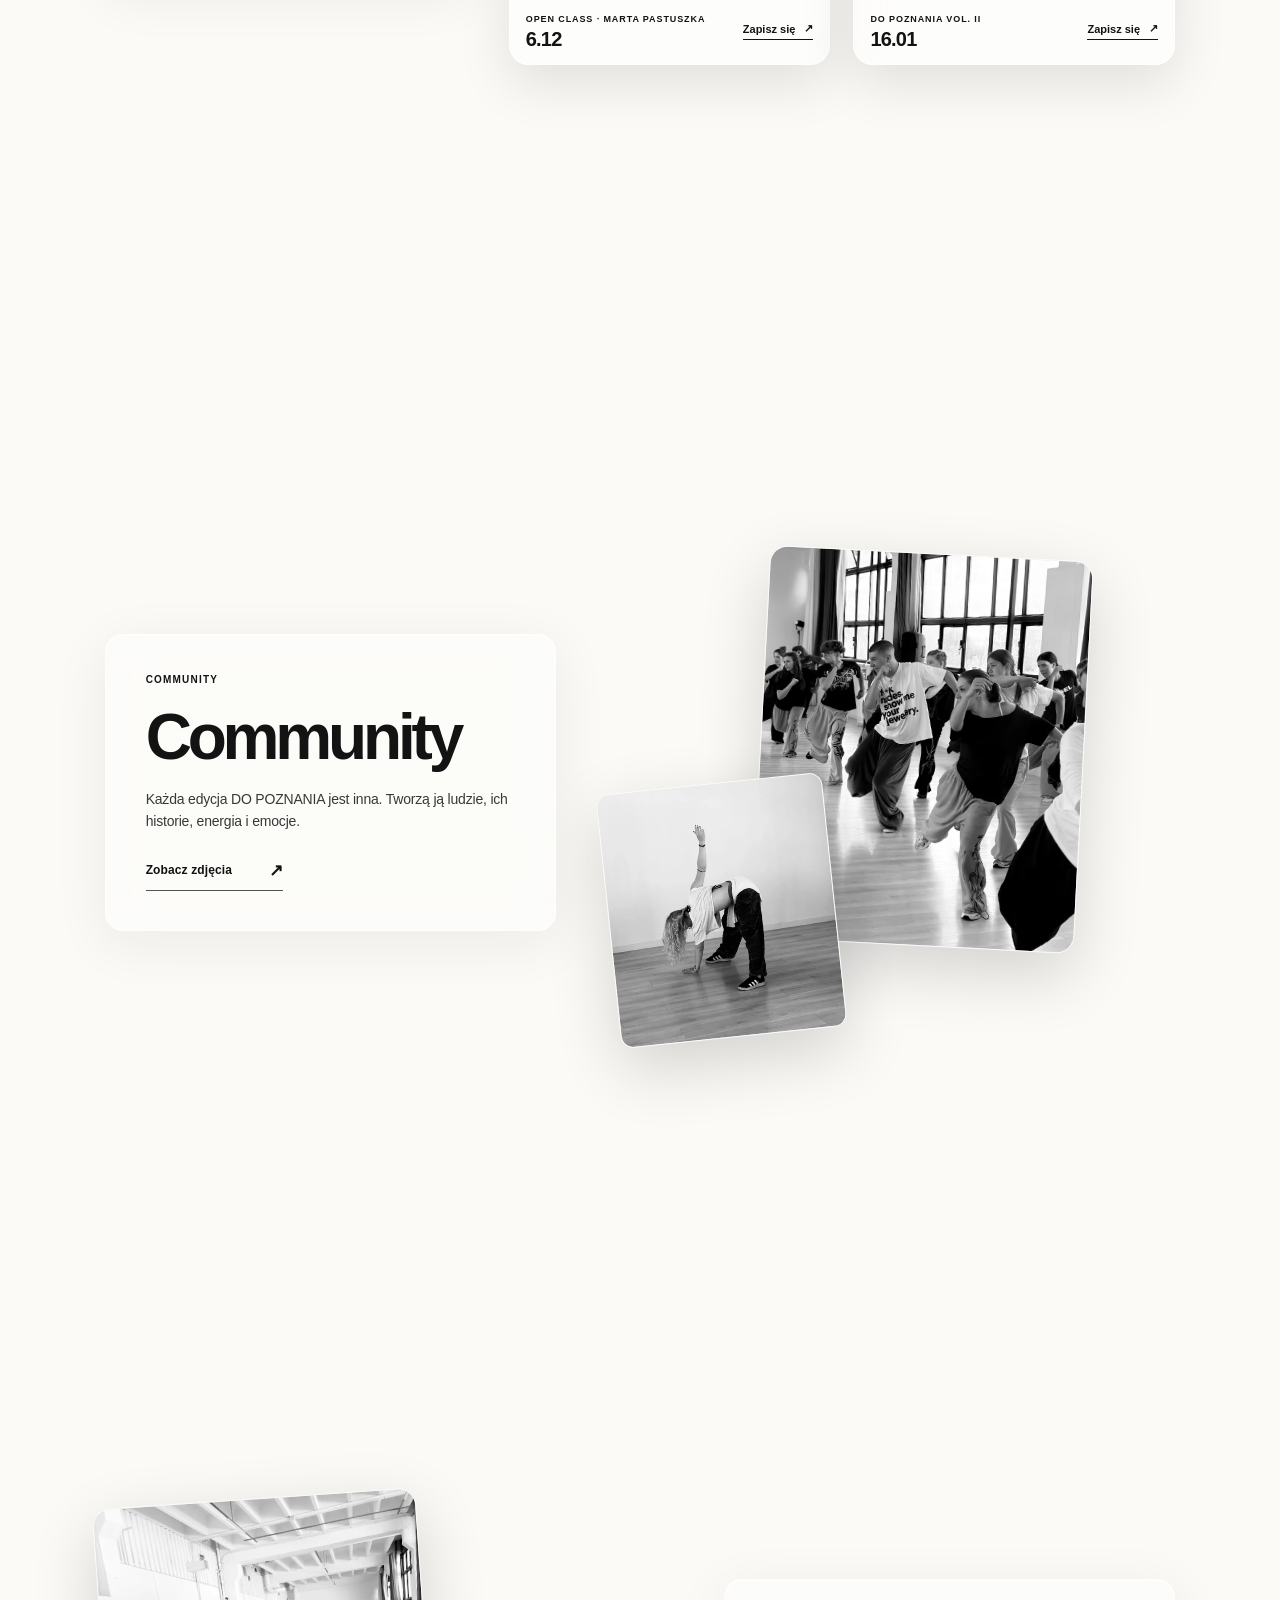
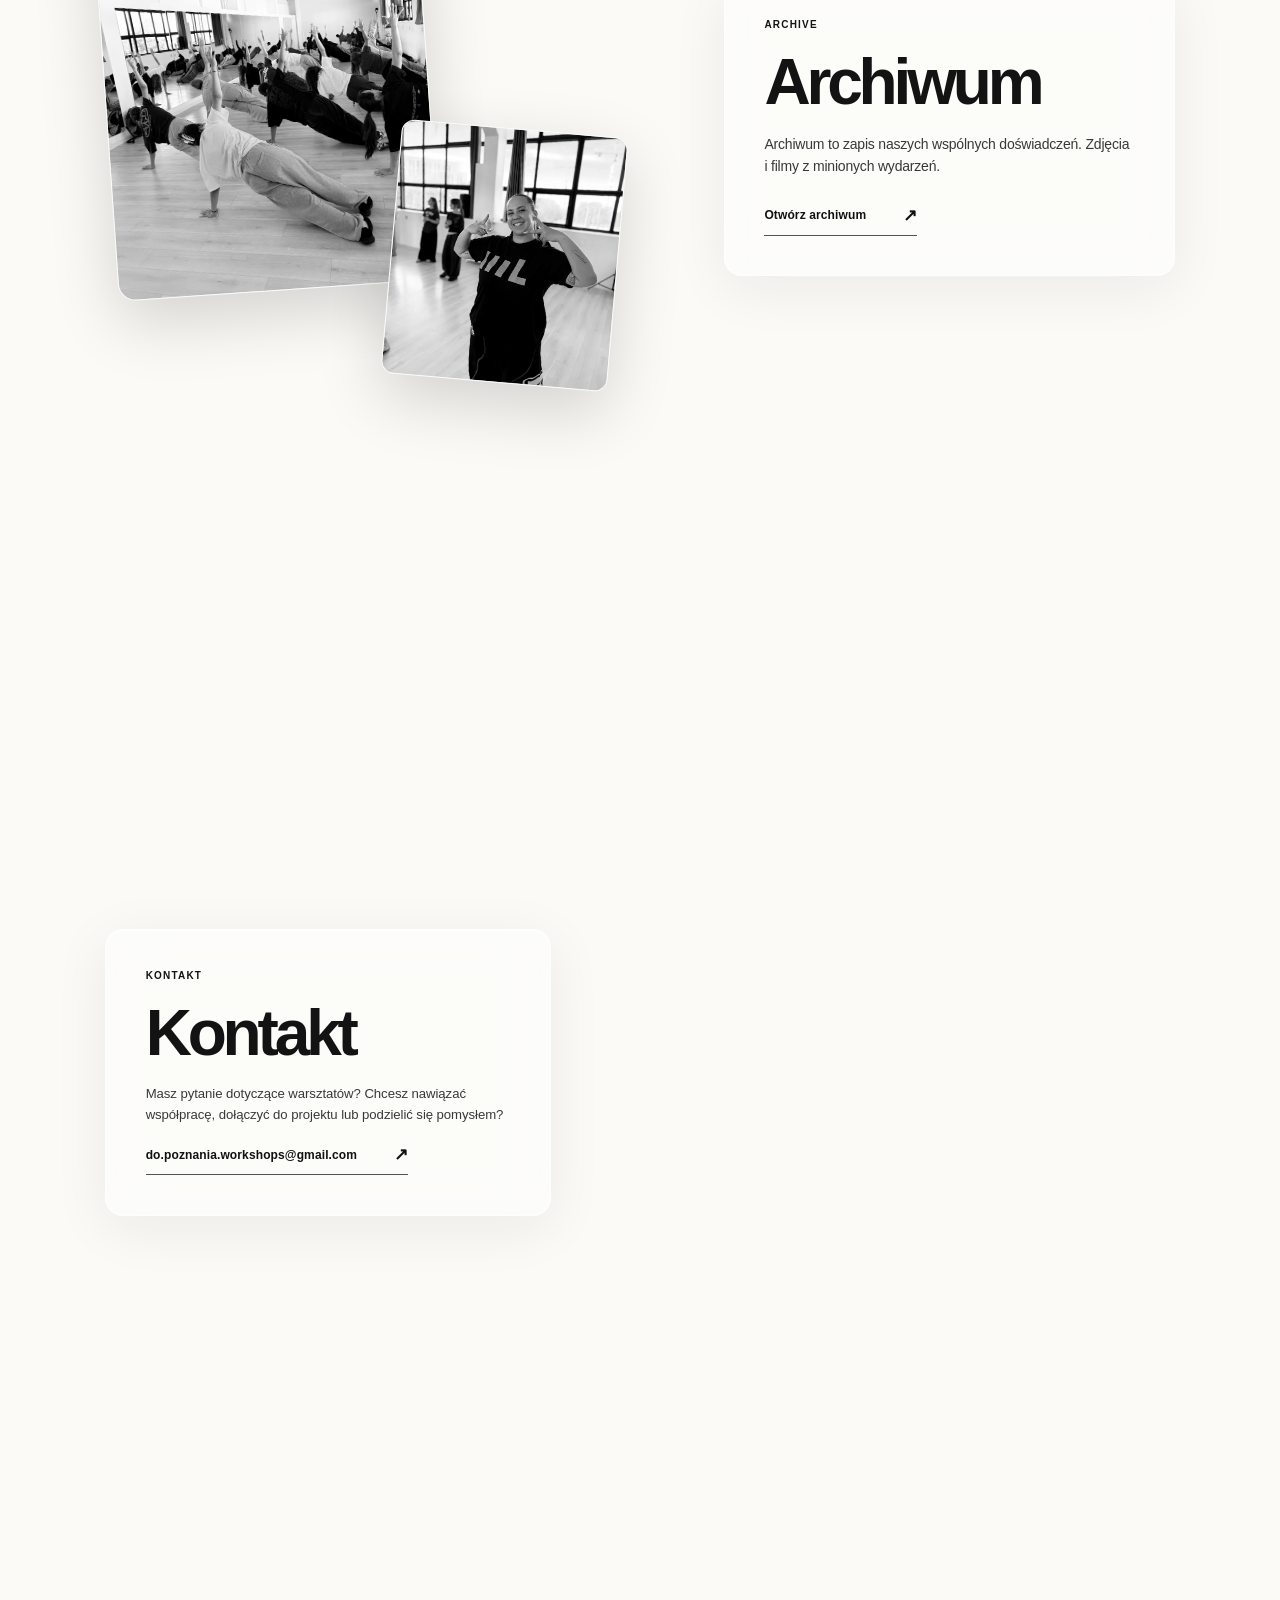
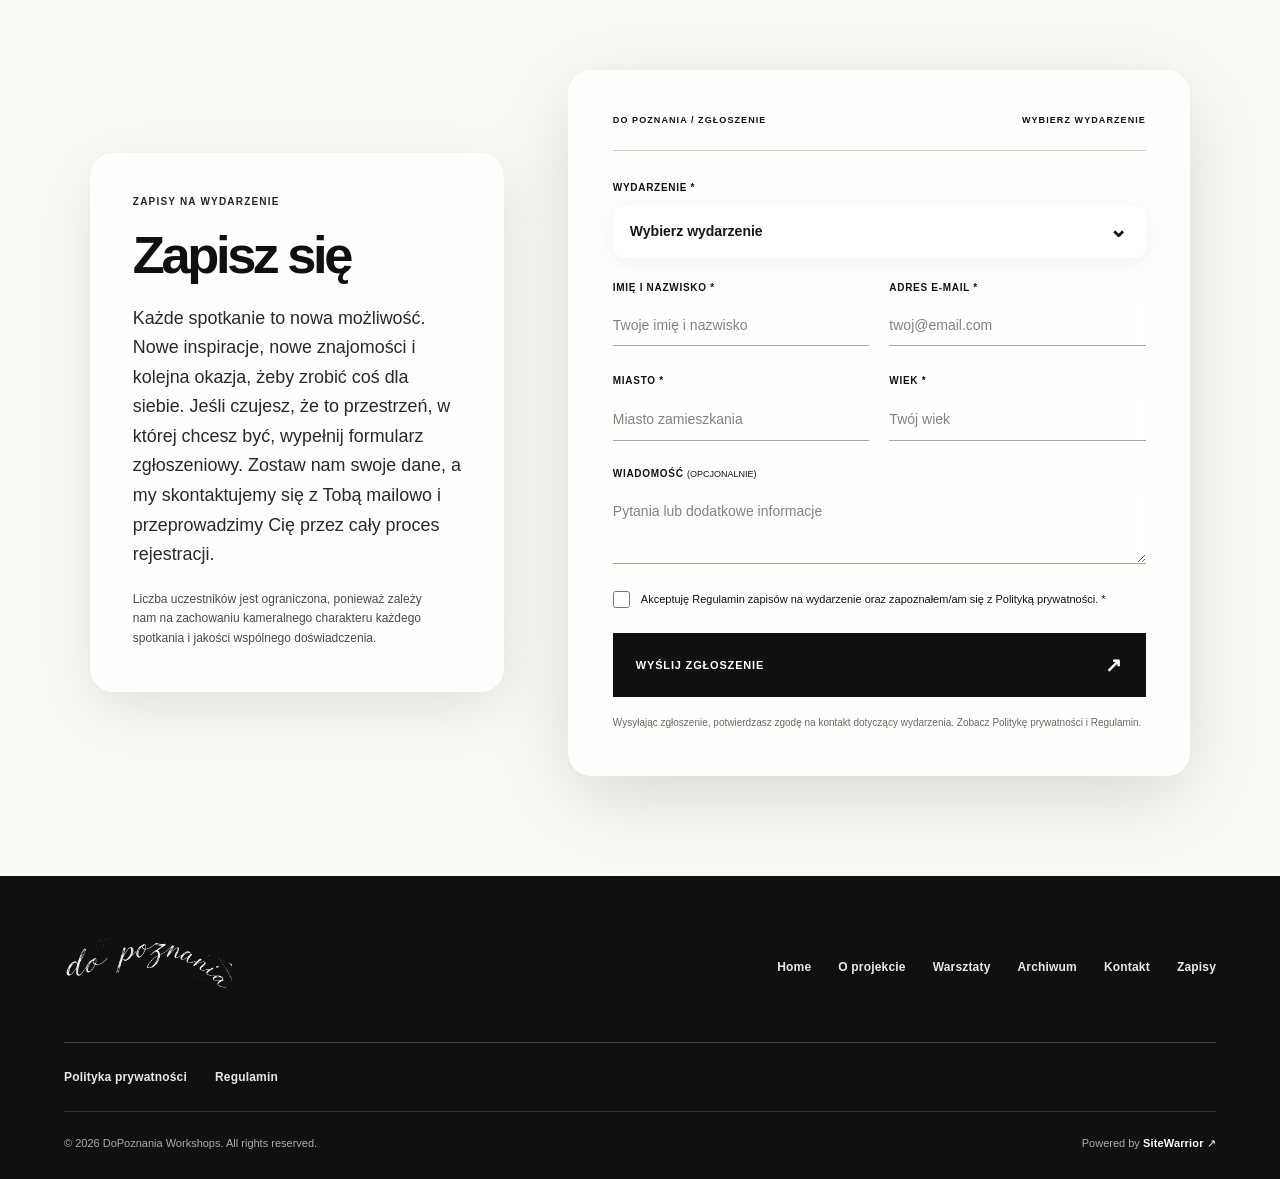
==== commit 0c5b9136: "Update index.html" ====
--- a/index.html
+++ b/index.html
@@ -12,47 +12,46 @@
 </head>
 <body>
 <div class="loading" id="loading"><span class="loading__logo"><img alt="do Poznania — logo" class="logo-art" src="./assets/original-logo-extracted.png"/></span><span class="loading__sub">DO POZNANIA</span><span class="loading__line"><i></i></span></div>
-<header class="header" id="header"><a aria-label="do Poznania — strona główna" class="brand" href="#start"><img alt="do Poznania" class="logo-art" src="./assets/original-logo-extracted.png"/></a><nav aria-label="Nawigacja główna" class="header__nav"><a href="#start">HOME</a><a href="./o-projekcie.html">O PROJEKCIE</a><a href="#upcoming">WARSZTATY</a><a href="./archiwum.html">ARCHIWUM</a><a href="#contact">KONTAKT</a></nav><div class="header__right"><a class="header__cta" href="#zapisz-sie"><span>Zapisz się</span><svg viewBox="0 0 24 24" fill="none" aria-hidden="true"><path d="M5 12h14m-6-6 6 6-6 6" stroke="currentColor" stroke-width="1.6" stroke-linecap="round" stroke-linejoin="round"/></svg></a><button aria-controls="menuOverlay" aria-expanded="false" aria-label="Otwórz menu" class="menu-btn" id="menuBtn"><i></i><i></i><span>MENU</span></button></div></header>
+<header class="header" id="header"><a aria-label="do Poznania — strona główna" class="brand" href="#start"><img alt="do Poznania" class="logo-art" src="./assets/original-logo-extracted.png"/></a><nav aria-label="Nawigacja główna" class="header__nav"><a href="#start">HOME</a><a href="./o-projekcie.html">O PROJEKCIE</a><a href="./warsztaty.html">WARSZTATY</a><a href="./archiwum.html">ARCHIWUM</a><a href="#contact">KONTAKT</a></nav><div class="header__right"><a class="header__cta" href="#zapisz-sie"><span>Zapisz się</span><svg aria-hidden="true" fill="none" viewbox="0 0 24 24"><path d="M5 12h14m-6-6 6 6-6 6" stroke="currentColor" stroke-linecap="round" stroke-linejoin="round" stroke-width="1.6"></path></svg></a><button aria-controls="menuOverlay" aria-expanded="false" aria-label="Otwórz menu" class="menu-btn" id="menuBtn"><i></i><i></i><span>MENU</span></button></div></header>
 <aside aria-label="Postęp podróży" class="rail"><div class="rail__caption">SCROLL TO EXPLORE THE JOURNEY</div><div class="rail__track"><span id="railFill"></span></div><div class="rail__percent" id="railPercent">00%</div></aside>
 <main>
 <div class="journey" id="journey">
-<div aria-hidden="true" class="stage"><div class="stage__media" id="stageMedia"><video disablepictureinpicture="" id="roadVideo" autoplay="" loop="" muted="" playsinline="" webkit-playsinline="" poster="./assets/road-poster.jpg" preload="auto"><source src="./assets/road-scroll.mp4" type="video/mp4"/></video><div class="stage__fallback"></div></div><div class="stage__wash"></div><div class="stage__grain"></div><div class="stage__topshade"></div><div class="stage__bottomshade"></div></div>
-<section aria-labelledby="h-start" class="chapter chapter--hero" data-chapter="0" id="start"><div class="chapter__inner hero__inner"><div class="chapter__card"><span class="eyebrow">WARSZTATY TANECZNE · POZNAŃ</span><h1 id="h-start">do Poznania</h1><p class="chapter__body">Niezależny projekt kreatywny · warsztaty taneczne</p><a class="chapter__link" href="./o-projekcie.html">O projekcie <span aria-hidden="true">↗</span></a></div><a class="hero-film" href="./archiwum.html?edycja=vol-i&amp;typ=video" aria-label="Zobacz film z pierwszej edycji do Poznania w archiwum"><div class="hero-film__visual"><video id="heroDanceVideo" autoplay muted loop playsinline webkit-playsinline preload="auto" poster="./assets/vol-i-film-cover.jpg" aria-label="Fragment zajęć do Poznania vol. I"><source src="./assets/vol-i-dance-film.mp4" type="video/mp4"></video><span class="hero-film__play" aria-hidden="true">↗</span></div><div class="hero-film__meta"><span>DO POZNANIA VOL. I</span><span>ZOBACZ FILM ↗</span></div></a></div></section>
+<div aria-hidden="true" class="stage"><div class="stage__media" id="stageMedia"><video autoplay="" disablepictureinpicture="" id="roadVideo" loop="" muted="" playsinline="" poster="./assets/road-poster.jpg" preload="auto" webkit-playsinline=""><source src="./assets/road-scroll.mp4" type="video/mp4"/></video><div class="stage__fallback"></div></div><div class="stage__wash"></div><div class="stage__grain"></div><div class="stage__topshade"></div><div class="stage__bottomshade"></div></div>
+<section aria-labelledby="h-start" class="chapter chapter--hero" data-chapter="0" id="start"><div class="chapter__inner hero__inner"><div class="chapter__card"><span class="eyebrow">WARSZTATY TANECZNE · POZNAŃ</span><h1 id="h-start">do Poznania</h1><p class="chapter__body">Przestrzeń do wyrażania siebie, odkrywania własnych możliwości i budowania relacji, które zaczynają się od wspólnej pasji.</p><a class="chapter__link" href="./o-projekcie.html">O projekcie <span aria-hidden="true">↗</span></a></div><a aria-label="Zobacz film z pierwszej edycji do Poznania w archiwum" class="hero-film" href="./archiwum.html?edycja=vol-i&amp;typ=video"><div class="hero-film__visual"><video aria-label="Fragment zajęć do Poznania vol. I" autoplay="" id="heroDanceVideo" loop="" muted="" playsinline="" poster="./assets/vol-i-film-cover.jpg" preload="auto" webkit-playsinline=""><source src="./assets/vol-i-dance-film.mp4" type="video/mp4"/></video><span aria-hidden="true" class="hero-film__play">↗</span></div><div class="hero-film__meta"><span>DO POZNANIA VOL. I</span><span>ZOBACZ FILM ↗</span></div></a></div></section>
+<section aria-labelledby="h-workshops" class="chapter chapter--workshops" data-chapter="1" id="upcoming">
+<div class="chapter__inner events-layout">
+<div class="events-intro chapter__card"><span class="eyebrow">UPCOMING</span><h2 id="h-workshops">Wydarzenia</h2><p class="chapter__body">Open Class z Martą Pastuszką oraz DO POZNANIA vol. II — Klaudia Kosierb i Kuba Pękała.</p></div>
+<div aria-label="Nadchodzące wydarzenia" class="events-gallery">
 
-<section aria-labelledby="h-workshops" class="chapter chapter--workshops" data-chapter="1" id="upcoming">
-  <div class="chapter__inner events-layout">
-    <div class="events-intro chapter__card"><span class="eyebrow">UPCOMING</span><h2 id="h-workshops">Wydarzenia</h2><p class="chapter__body">Warsztaty i Open Class w Poznaniu.</p></div>
-    <div class="events-gallery" aria-label="Nadchodzące wydarzenia">
-      <article class="event-tile"><a class="event-tile__poster" href="?event=workshops-16-01#zapisz-sie" data-event="workshops-16-01" aria-label="Zapisz się na warsztaty 16.01"><img src="./assets/poster-warsztaty-16-01.jpg" alt="Plakat warsztatów do Poznania — 16.01, 3 × 1,5 godziny zajęć" loading="lazy"></a><div class="event-tile__info"><div><span>WARSZTATY</span><strong>16.01</strong></div><a href="?event=workshops-16-01#zapisz-sie" data-event="workshops-16-01">Zapisz się <span aria-hidden="true">↗</span></a></div></article>
-      <article class="event-tile"><a class="event-tile__poster" href="?event=open-class-06-12#zapisz-sie" data-event="open-class-06-12" aria-label="Zapisz się na Open Class 6.12"><img src="./assets/poster-open-class-06-12.jpg" alt="Plakat do Poznania Open Class — 6.12, pojedyncze dwugodzinne zajęcia" loading="eager"></a><div class="event-tile__info"><div><span>OPEN CLASS</span><strong>6.12</strong></div><a href="?event=open-class-06-12#zapisz-sie" data-event="open-class-06-12">Zapisz się <span aria-hidden="true">↗</span></a></div></article>
-    </div>
-  </div>
+<article class="event-tile"><a aria-label="Zapisz się na Open Class 6.12" class="event-tile__poster" data-event="open-class-06-12" href="?event=open-class-06-12#zapisz-sie"><img alt="Plakat do Poznania Open Class — 6.12, pojedyncze dwugodzinne zajęcia" loading="eager" src="./assets/poster-open-class-06-12.jpg"/></a><div class="event-tile__info"><div><span>OPEN CLASS · MARTA PASTUSZKA</span><strong>6.12</strong></div><a data-event="open-class-06-12" href="?event=open-class-06-12#zapisz-sie">Zapisz się <span aria-hidden="true">↗</span></a></div></article><article class="event-tile"><a aria-label="Zapisz się na warsztaty 16.01" class="event-tile__poster" data-event="workshops-16-01" href="?event=workshops-16-01#zapisz-sie"><img alt="Plakat warsztatów do Poznania — 16.01, 3 × 1,5 godziny zajęć" loading="lazy" src="./assets/poster-warsztaty-16-01.jpg"/></a><div class="event-tile__info"><div><span>DO POZNANIA VOL. II</span><strong>16.01</strong></div><a data-event="workshops-16-01" href="?event=workshops-16-01#zapisz-sie">Zapisz się <span aria-hidden="true">↗</span></a></div></article>
+</div>
+</div>
 </section>
-<section aria-labelledby="h-community" class="chapter chapter--community" data-chapter="2" id="community"><div class="chapter__inner split left"><div class="chapter__card"><span class="eyebrow">COMMUNITY</span><h2 id="h-community">Community</h2><p class="chapter__body">Kadry z pierwszej edycji do Poznania vol. I.</p><a class="chapter__link" href="./archiwum.html?edycja=vol-i">Zobacz zdjęcia<span aria-hidden="true">↗</span></a></div><div class="journey-photo-cluster journey-photo-cluster--community" aria-label="Zdjęcia z warsztatów"><a href="./archiwum.html?edycja=vol-i" class="journey-photo journey-photo--primary" aria-label="Zobacz galerię warsztatów"><img src="assets/warsztaty/img_0456-thumb.webp" alt="Uczestnicy podczas wspólnego tańca" loading="lazy"></a><a href="./archiwum.html?edycja=vol-i" class="journey-photo journey-photo--secondary" aria-label="Więcej zdjęć"><img src="assets/warsztaty/img_0343-thumb.webp" alt="Solowa figura taneczna podczas warsztatów" loading="lazy"></a></div></div></section>
-<section aria-labelledby="h-archive" class="chapter chapter--archive" data-chapter="3" id="archive"><div class="chapter__inner split right"><div class="chapter__card"><span class="eyebrow">ARCHIVE</span><h2 id="h-archive">Archiwum</h2><p class="chapter__body">Fotografie z pierwszej edycji do Poznania vol. I.</p><a class="chapter__link" href="./archiwum.html">Otwórz archiwum<span aria-hidden="true">↗</span></a></div><div class="journey-photo-cluster journey-photo-cluster--archive" aria-label="Podgląd archiwum"><a href="./archiwum.html?edycja=vol-i" class="journey-photo journey-photo--primary" aria-label="Otwórz galerię"><img src="assets/warsztaty/fullsizerender-thumb.webp" alt="Tancerze podczas zajęć w sali" loading="lazy"></a><a href="./archiwum.html?edycja=vol-i" class="journey-photo journey-photo--secondary" aria-label="Otwórz zdjęcia"><img src="assets/warsztaty/img_0746-thumb.webp" alt="Portret uczestniczki warsztatów" loading="lazy"></a></div><div aria-hidden="true" class="chapter__media-tag"><span class="media-marker">↗</span> DO POZNANIA VOL. I</div></div></section>
-<section aria-labelledby="h-destination" class="chapter chapter--destination" data-chapter="4" id="contact"><div class="chapter__inner finish"><div class="chapter__card"><span class="eyebrow">05 / KONTAKT</span><h2 id="h-destination">Kontakt</h2><p class="chapter__body">Masz pytania dotyczące warsztatów lub współpracy?</p><a class="chapter__link" href="#zapisz-sie">Zapisy na warsztaty <span aria-hidden="true">↗</span></a></div></div></section>
+<section aria-labelledby="h-community" class="chapter chapter--community" data-chapter="2" id="community"><div class="chapter__inner split left"><div class="chapter__card"><span class="eyebrow">COMMUNITY</span><h2 id="h-community">Community</h2><p class="chapter__body">Każda edycja DO POZNANIA jest inna. Tworzą ją ludzie, ich historie, energia i emocje.</p><a class="chapter__link" href="./archiwum.html?edycja=vol-i">Zobacz zdjęcia<span aria-hidden="true">↗</span></a></div><div aria-label="Zdjęcia z warsztatów" class="journey-photo-cluster journey-photo-cluster--community"><a aria-label="Zobacz galerię warsztatów" class="journey-photo journey-photo--primary" href="./archiwum.html?edycja=vol-i"><img alt="Uczestnicy podczas wspólnego tańca" loading="lazy" src="assets/warsztaty/img_0456-thumb.webp"/></a><a aria-label="Więcej zdjęć" class="journey-photo journey-photo--secondary" href="./archiwum.html?edycja=vol-i"><img alt="Solowa figura taneczna podczas warsztatów" loading="lazy" src="assets/warsztaty/img_0343-thumb.webp"/></a></div></div></section>
+<section aria-labelledby="h-archive" class="chapter chapter--archive" data-chapter="3" id="archive"><div class="chapter__inner split right"><div class="chapter__card"><span class="eyebrow">ARCHIVE</span><h2 id="h-archive">Archiwum</h2><p class="chapter__body">Archiwum to zapis naszych wspólnych doświadczeń. Zdjęcia i filmy z minionych wydarzeń.</p><a class="chapter__link" href="./archiwum.html">Otwórz archiwum<span aria-hidden="true">↗</span></a></div><div aria-label="Podgląd archiwum" class="journey-photo-cluster journey-photo-cluster--archive"><a aria-label="Otwórz galerię" class="journey-photo journey-photo--primary" href="./archiwum.html?edycja=vol-i"><img alt="Tancerze podczas zajęć w sali" loading="lazy" src="assets/warsztaty/fullsizerender-thumb.webp"/></a><a aria-label="Otwórz zdjęcia" class="journey-photo journey-photo--secondary" href="./archiwum.html?edycja=vol-i"><img alt="Portret uczestniczki warsztatów" loading="lazy" src="assets/warsztaty/img_0746-thumb.webp"/></a></div><div aria-hidden="true" class="chapter__media-tag"><span class="media-marker">↗</span> DO POZNANIA VOL. I</div></div></section>
+<section aria-labelledby="h-destination" class="chapter chapter--destination" data-chapter="4" id="contact"><div class="chapter__inner finish"><div class="chapter__card"><span class="eyebrow">KONTAKT</span><h2 id="h-destination">Kontakt</h2><p class="chapter__body">Masz pytanie dotyczące warsztatów? Chcesz nawiązać współpracę, dołączyć do projektu lub podzielić się pomysłem?</p><a class="chapter__link" href="mailto:do.poznania.workshops@gmail.com">do.poznania.workshops@gmail.com <span aria-hidden="true">↗</span></a></div></div></section>
 <section aria-labelledby="registration-title" class="chapter chapter--registration" data-chapter="5" id="zapisz-sie">
 <div class="registration-layout">
-<div class="registration-intro registration-intro--glass"><span class="eyebrow">ZAPISY NA WYDARZENIE</span><h2 id="registration-title">Zapisz się</h2><p>Wybierz wydarzenie i prześlij zgłoszenie.</p><span class="registration-note">Warsztaty 16.01 · Open Class 6.12 · Poznań</span><div id="registrationEventPreview" class="registration-event-preview" hidden aria-live="polite"><div class="registration-event-preview__image"><img id="registrationEventPoster" alt="Plakat wybranego wydarzenia" src="./assets/poster-warsztaty-16-01.jpg" loading="lazy"></div><div class="registration-event-preview__meta"><span>WYBRANE WYDARZENIE</span><strong id="registrationEventName">Warsztaty · 16.01</strong></div></div></div>
+<div class="registration-intro registration-intro--glass"><span class="eyebrow">ZAPISY NA WYDARZENIE</span><h2 id="registration-title">Zapisz się</h2><p>Każde spotkanie to nowa możliwość. Nowe inspiracje, nowe znajomości i kolejna okazja, żeby zrobić coś dla siebie. Jeśli czujesz, że to przestrzeń, w której chcesz być, wypełnij formularz zgłoszeniowy. Zostaw nam swoje dane, a my skontaktujemy się z Tobą mailowo i przeprowadzimy Cię przez cały proces rejestracji.</p><span class="registration-note">Liczba uczestników jest ograniczona, ponieważ zależy nam na zachowaniu kameralnego charakteru każdego spotkania i jakości wspólnego doświadczenia.</span><div aria-live="polite" class="registration-event-preview" hidden="" id="registrationEventPreview"><div class="registration-event-preview__image"><img alt="Plakat wybranego wydarzenia" id="registrationEventPoster" loading="lazy" src="./assets/poster-warsztaty-16-01.jpg"/></div><div class="registration-event-preview__meta"><span>WYBRANE WYDARZENIE</span><strong id="registrationEventName">Warsztaty · 16.01</strong></div></div></div>
 <div class="registration-glass">
 <div class="form-top"><span>DO POZNANIA / ZGŁOSZENIE</span><span>WYBIERZ WYDARZENIE</span></div>
-<form id="registrationForm" action="https://formspree.io/f/mgakazqv" method="POST" name="zapisy">
-<label class="field field--event"><span>WYDARZENIE *</span><span class="select-shell"><select id="eventSelect" name="wydarzenie" required><option value="" disabled selected>Wybierz wydarzenie</option><option value="Warsztaty — 16.01 (3 × 1,5 h)" data-event="workshops-16-01">Warsztaty · 16.01 · 3 × 1,5 h</option><option value="Open Class — 6.12 (1 × 2 h)" data-event="open-class-06-12">Open Class · 6.12 · 1 × 2 h</option></select><span aria-hidden="true" class="select-chevron">⌄</span></span></label>
+<form action="https://formspree.io/f/mgakazqv" id="registrationForm" method="POST" name="zapisy">
+<label class="field field--event"><span>WYDARZENIE *</span><span class="select-shell"><select id="eventSelect" name="wydarzenie" required=""><option disabled="" selected="" value="">Wybierz wydarzenie</option><option data-event="workshops-16-01" value="DO POZNANIA vol. II — 16.01 — 250 zł">DO POZNANIA vol. II · 16.01 · 250 zł</option><option data-event="open-class-06-12" value="Open Class — Marta Pastuszka — 6.12">Open Class z Martą Pastuszką · 6.12</option></select><span aria-hidden="true" class="select-chevron">⌄</span></span></label>
 <div class="form-grid"><label class="field"><span>IMIĘ I NAZWISKO *</span><input autocomplete="name" maxlength="100" name="name" placeholder="Twoje imię i nazwisko" required="" type="text"/></label><label class="field"><span>ADRES E-MAIL *</span><input autocomplete="email" maxlength="200" name="email" placeholder="twoj@email.com" required="" type="email"/></label></div>
-<div class="form-grid form-grid--details"><label class="field"><span>MIASTO *</span><input autocomplete="address-level2" name="miasto" placeholder="Miasto zamieszkania" maxlength="100" required type="text"></label><label class="field"><span>WIEK *</span><input type="number" name="wiek" min="1" max="120" inputmode="numeric" placeholder="Twój wiek" required></label></div>
+<div class="form-grid form-grid--details"><label class="field"><span>MIASTO *</span><input autocomplete="address-level2" maxlength="100" name="miasto" placeholder="Miasto zamieszkania" required="" type="text"/></label><label class="field"><span>WIEK *</span><input inputmode="numeric" max="120" min="1" name="wiek" placeholder="Twój wiek" required="" type="number"/></label></div>
 <label class="field"><span>WIADOMOŚĆ <small>(OPCJONALNIE)</small></span><textarea maxlength="1200" name="message" placeholder="Pytania lub dodatkowe informacje" rows="3"></textarea></label>
-<label class="consent"><input name="contact-consent" required="" type="checkbox" value="yes"/><span>Zgadzam się na kontakt w sprawie mojego zgłoszenia. *</span></label>
-<button class="submit-cta" type="submit" id="registrationSubmit"><span>WYŚLIJ ZGŁOSZENIE</span><span aria-hidden="true">↗</span></button>
-<p id="formError" class="form-error" role="alert" hidden>Nie udało się wysłać zgłoszenia. Spróbuj ponownie.</p>
+<label class="consent"><input name="accept-regulamin" required="" type="checkbox" value="yes"/><span>Akceptuję <a href="./regulamin.html" rel="noopener" target="_blank">Regulamin zapisów na wydarzenie</a> oraz zapoznałem/am się z <a href="./polityka-prywatnosci.html" rel="noopener" target="_blank">Polityką prywatności</a>. *</span></label>
+<button class="submit-cta" id="registrationSubmit" type="submit"><span>WYŚLIJ ZGŁOSZENIE</span><span aria-hidden="true">↗</span></button>
+<p class="form-error" hidden="" id="formError" role="alert">Nie udało się wysłać zgłoszenia. Spróbuj ponownie.</p>
 <p class="form-disclaimer">Wysyłając zgłoszenie, potwierdzasz zgodę na kontakt dotyczący wydarzenia. Zobacz <a href="./polityka-prywatnosci.html">Politykę prywatności</a> i <a href="./regulamin.html">Regulamin</a>.</p>
 </form>
-<div id="formSuccess" class="form-success" role="status" aria-live="polite" hidden><span class="form-success__symbol">✳</span><span class="eyebrow">DO POZNANIA / ZAPISY</span><h3>Dziękujemy za zgłoszenie.</h3><p>Twoja wiadomość została wysłana. Do zobaczenia na wydarzeniu!</p><a href="#start">Wróć na początek <span aria-hidden="true">↗</span></a></div>
+<div aria-live="polite" class="form-success" hidden="" id="formSuccess" role="status"><span class="form-success__symbol">✳</span><span class="eyebrow">DO POZNANIA / ZAPISY</span><h3>Dziękujemy za zgłoszenie.</h3><p>Twoja wiadomość została wysłana. Do zobaczenia na wydarzeniu!</p><a href="#start">Wróć na początek <span aria-hidden="true">↗</span></a></div>
 </div>
 </div>
 </section></div>
 </main>
-<footer class="site-footer"><div class="footer-main"><a class="footer-brand" href="./index.html#start"><img alt="do Poznania" src="./assets/logo-white-footer.png"></a><nav class="footer-links" aria-label="Nawigacja stopki"><a href="./index.html">Home</a><a href="./o-projekcie.html">O projekcie</a><a href="./index.html#upcoming">Warsztaty</a><a href="./archiwum.html">Archiwum</a><a href="./index.html#contact">Kontakt</a><a href="./index.html#zapisz-sie">Zapisy</a></nav></div><div class="footer-legal"><a href="./polityka-prywatnosci.html">Polityka prywatności</a><a href="./regulamin.html">Regulamin</a></div><div class="footer-bottom"><span>© 2026 DoPoznania Workshops. All rights reserved.</span><span>Powered by <a href="https://www.sitewarrior.eu/" target="_blank" rel="noopener noreferrer">SiteWarrior ↗</a></span></div></footer>
-<div aria-hidden="true" class="overlay" id="menuOverlay"><div class="overlay__header"><span>MENU</span><button aria-label="Zamknij menu" class="overlay__close" id="closeMenu">✕</button></div><nav aria-label="Menu główne"><a href="#start"><small>01</small>HOME<span>↗</span></a><a href="./o-projekcie.html"><small>02</small>O PROJEKCIE<span>↗</span></a><a href="#upcoming"><small>03</small>WARSZTATY<span>↗</span></a><a href="./archiwum.html"><small>04</small>ARCHIWUM<span>↗</span></a><a href="#contact"><small>05</small>KONTAKT<span>↗</span></a><a href="#zapisz-sie"><small>06</small>ZAPISZ SIĘ<span>↗</span></a></nav></div>
+<footer class="site-footer"><div class="footer-main"><a class="footer-brand" href="./index.html#start"><img alt="do Poznania" src="./assets/logo-white-footer.png"/></a><nav aria-label="Nawigacja stopki" class="footer-links"><a href="./index.html">Home</a><a href="./o-projekcie.html">O projekcie</a><a href="./warsztaty.html">Warsztaty</a><a href="./archiwum.html">Archiwum</a><a href="./index.html#contact">Kontakt</a><a href="./index.html#zapisz-sie">Zapisy</a></nav></div><div class="footer-legal"><a href="./polityka-prywatnosci.html">Polityka prywatności</a><a href="./regulamin.html">Regulamin</a></div><div class="footer-bottom"><span>© 2026 DoPoznania Workshops. All rights reserved.</span><span>Powered by <a href="https://www.sitewarrior.eu/" rel="noopener noreferrer" target="_blank">SiteWarrior ↗</a></span></div></footer>
+<div aria-hidden="true" class="overlay" id="menuOverlay"><div class="overlay__header"><span>MENU</span><button aria-label="Zamknij menu" class="overlay__close" id="closeMenu">✕</button></div><nav aria-label="Menu główne"><a href="#start"><small>01</small>HOME<span>↗</span></a><a href="./o-projekcie.html"><small>02</small>O PROJEKCIE<span>↗</span></a><a href="./warsztaty.html"><small>03</small>WARSZTATY<span>↗</span></a><a href="./archiwum.html"><small>04</small>ARCHIWUM<span>↗</span></a><a href="#contact"><small>05</small>KONTAKT<span>↗</span></a><a href="#zapisz-sie"><small>06</small>ZAPISZ SIĘ<span>↗</span></a></nav></div>
 <div aria-hidden="true" class="panel-backdrop" id="panelBackdrop"><article aria-labelledby="panelTitle" aria-modal="true" class="panel" role="dialog"><div class="panel__top"><span>do Poznania</span><button aria-label="Zamknij panel" id="closePanel">✕ ZAMKNIJ</button></div><div class="panel__content" id="panelContent"></div><div class="panel__bottom">do Poznania</div></article></div>
 <noscript><p style="position:fixed;z-index:999;bottom:0;background:white;padding:18px;width:100%;font:14px Arial">Aby skorzystać z animowanej podróży, włącz JavaScript.</p></noscript>
 <script src="./script.js"></script>
--- a/styles.css
+++ b/styles.css
@@ -216,3 +216,25 @@
 @media(max-width:960px){.chapter--hero .hero__inner{gap:20px}.hero-film{width:clamp(170px,24vw,250px);margin-right:0}.registration-event-preview{width:min(260px,100%)}.registration-event-preview__image{height:220px}}
 @media(max-width:650px){.chapter--hero .hero__inner{display:flex;flex-direction:column;align-items:flex-start;justify-content:center;gap:16px;min-height:80svh}.chapter--hero .chapter__card{flex:0 0 auto;width:100%}.hero-film{align-self:flex-end;width:min(36vw,156px);margin-right:16px;margin-top:0;transform:rotate(2deg)}.hero-film__visual{aspect-ratio:4/4.6;border-radius:13px}.hero-film__meta{font-size:7px;flex-direction:column;gap:4px}.hero-film__play{width:28px;height:28px;bottom:8px;right:8px;font-size:15px}.registration-event-preview{margin-top:18px;display:flex;gap:15px;align-items:center;width:100%}.registration-event-preview[hidden]{display:none}.registration-event-preview__image{width:110px;height:142px;flex-shrink:0}.registration-event-preview__meta{display:flex;flex-direction:column;align-items:flex-start;gap:5px;margin-top:0}}
 @media(prefers-reduced-motion:reduce){.hero-film video{display:none}.hero-film__visual{background:#111 url('./assets/vol-i-film-cover.jpg') center/cover no-repeat}}
+
+/* V12: aligned hero, landscape film, full shared footer */
+.chapter--hero .hero__inner{width:min(100%,1180px);max-width:1180px;display:grid;grid-template-columns:minmax(0,1fr) minmax(0,1fr);gap:clamp(24px,4.5vw,76px);align-items:center;justify-content:center;margin-inline:auto;min-height:70svh}
+.chapter--hero .chapter__card{width:100%;min-width:0;max-width:520px;flex:none;overflow:visible;justify-self:start;box-sizing:border-box;padding:clamp(27px,3vw,44px);border-radius:24px;}
+.chapter--hero .chapter__card h1{font-size:clamp(42px,4.3vw,66px);letter-spacing:-.055em;overflow-wrap:normal;white-space:normal;}
+.chapter--hero .hero-film{width:100%;max-width:480px;margin:0;justify-self:center;align-self:center;transform:rotate(1deg);min-width:0}
+.chapter--hero .hero-film:hover{transform:rotate(0deg) translateY(-5px)}
+.hero-film__visual{aspect-ratio:16/9;border-radius:19px;background:#151515;}
+.hero-film video{width:100%;height:100%;object-fit:cover;object-position:center}
+.hero-film__meta{font-size:10px;padding-top:13px}
+.site-footer{position:relative;background:#101010;color:#f8f8f6;padding:55px clamp(20px,5vw,80px) 27px;display:block;min-height:0;}
+.site-footer .footer-main{display:flex;justify-content:space-between;align-items:center;gap:35px;padding-bottom:38px;border-bottom:1px solid rgba(255,255,255,.22);flex-wrap:wrap}
+.site-footer .footer-brand{display:block;width:168px;background:transparent;padding:0;flex-shrink:0}
+.site-footer .footer-brand img{width:100%;height:auto;display:block;object-fit:contain}
+.site-footer .footer-links{display:flex;flex-wrap:wrap;gap:16px 27px;align-items:center;justify-content:flex-end}
+.site-footer .footer-links a,.site-footer .footer-legal a,.site-footer .footer-bottom a{font-size:12px;letter-spacing:.015em;font-weight:550;color:#e8e8e6;text-decoration:none;transition:opacity .2s}
+.site-footer a:hover{opacity:.65}
+.site-footer .footer-legal{display:flex;gap:28px;padding:27px 0;flex-wrap:wrap}
+.site-footer .footer-bottom{border-top:1px solid rgba(255,255,255,.14);padding-top:23px;display:flex;justify-content:space-between;gap:16px 30px;flex-wrap:wrap;color:#aaa;font-size:11px;line-height:1.6}
+.site-footer .footer-bottom a{font-size:11px;color:#fff}
+@media(max-width:900px){.chapter--hero .hero__inner{gap:20px;grid-template-columns:minmax(0,1.1fr) minmax(0,.9fr)}.chapter--hero .chapter__card h1{font-size:clamp(35px,5.4vw,55px)}.site-footer .footer-main{align-items:start}}
+@media(max-width:650px){.chapter--hero .hero__inner{display:flex;flex-direction:column;align-items:stretch;justify-content:center;gap:19px;min-height:75svh;width:100%}.chapter--hero .chapter__card{width:100%;max-width:calc(100vw - 85px);padding:23px 24px;align-self:flex-start}.chapter--hero .chapter__card h1{font-size:clamp(38px,10vw,54px)}.chapter--hero .hero-film{width:min(68vw,290px);max-width:none;align-self:flex-end;margin:0 14px 0 0}.hero-film__visual{aspect-ratio:16/9;border-radius:13px}.hero-film__meta{font-size:8px}.site-footer{padding-top:38px}.site-footer .footer-main{display:grid;gap:28px}.site-footer .footer-links{justify-content:flex-start;gap:14px 22px}.site-footer .footer-bottom{flex-direction:column}}
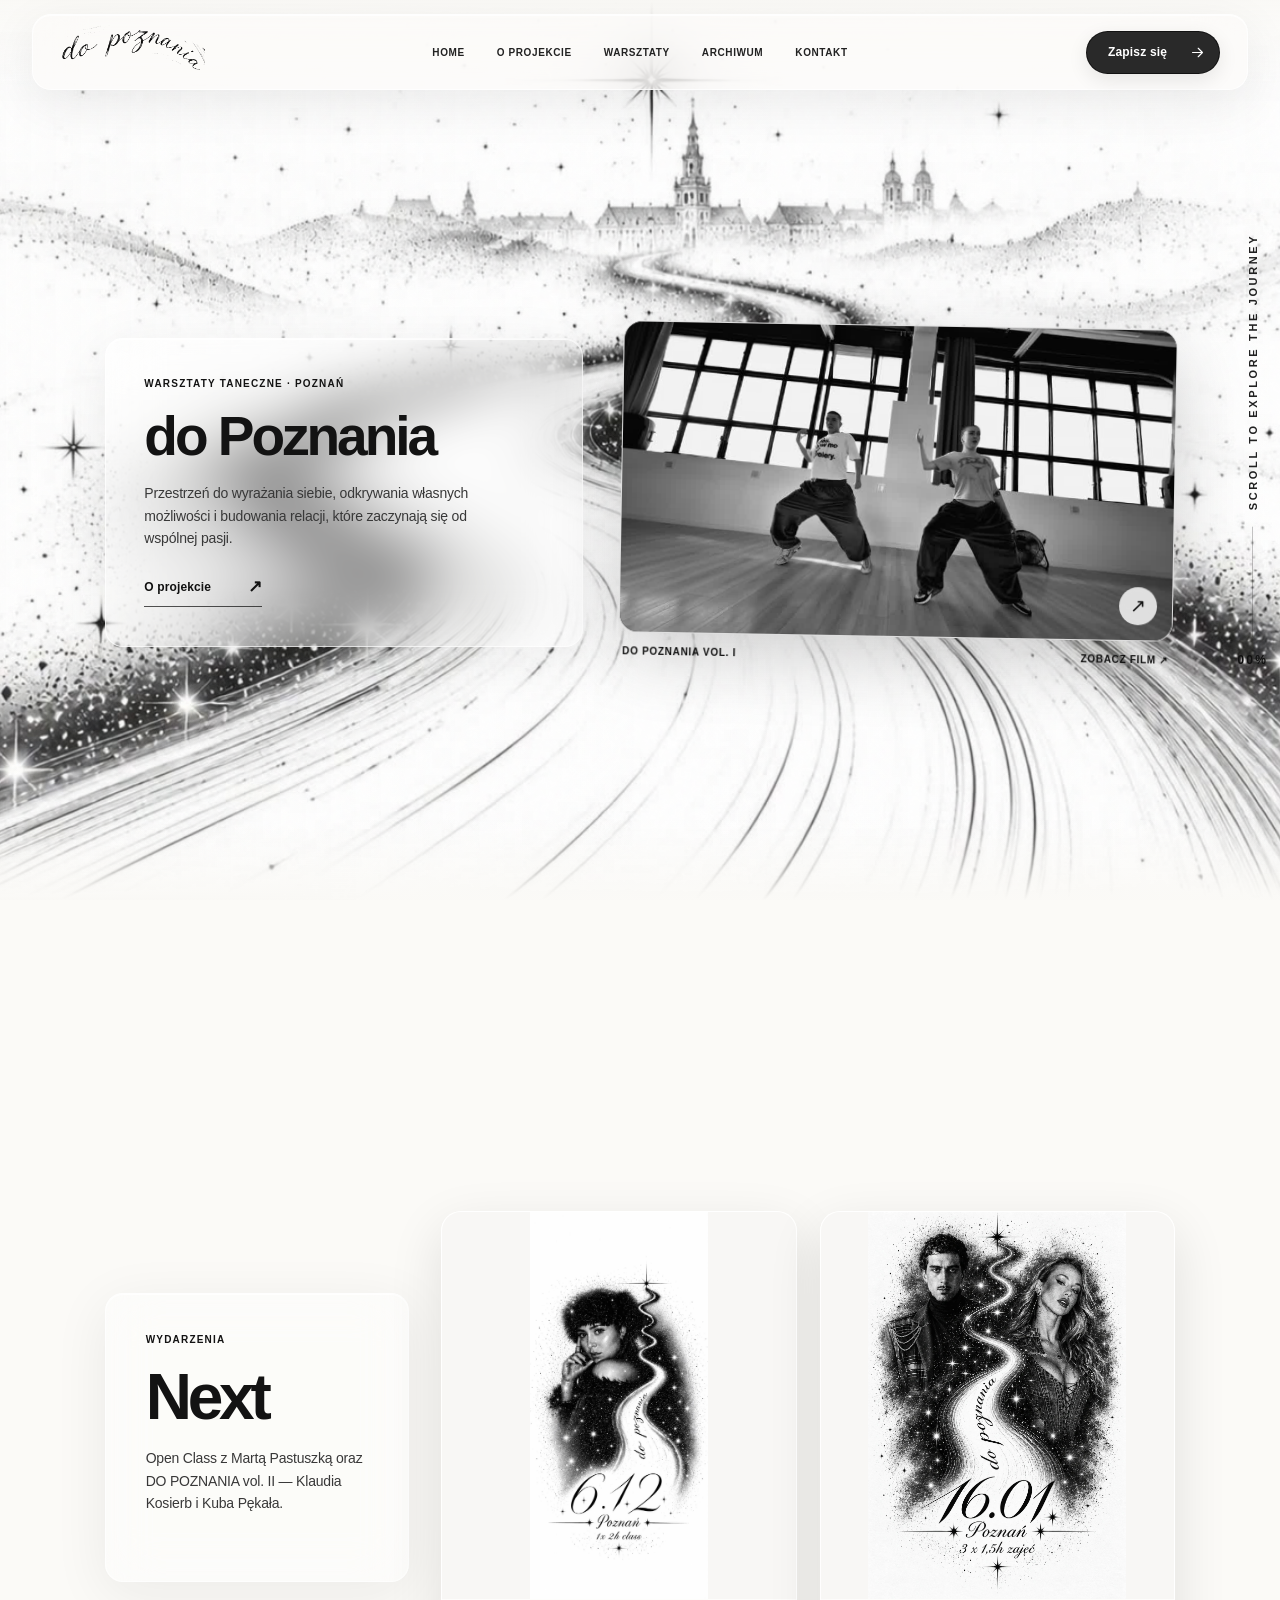
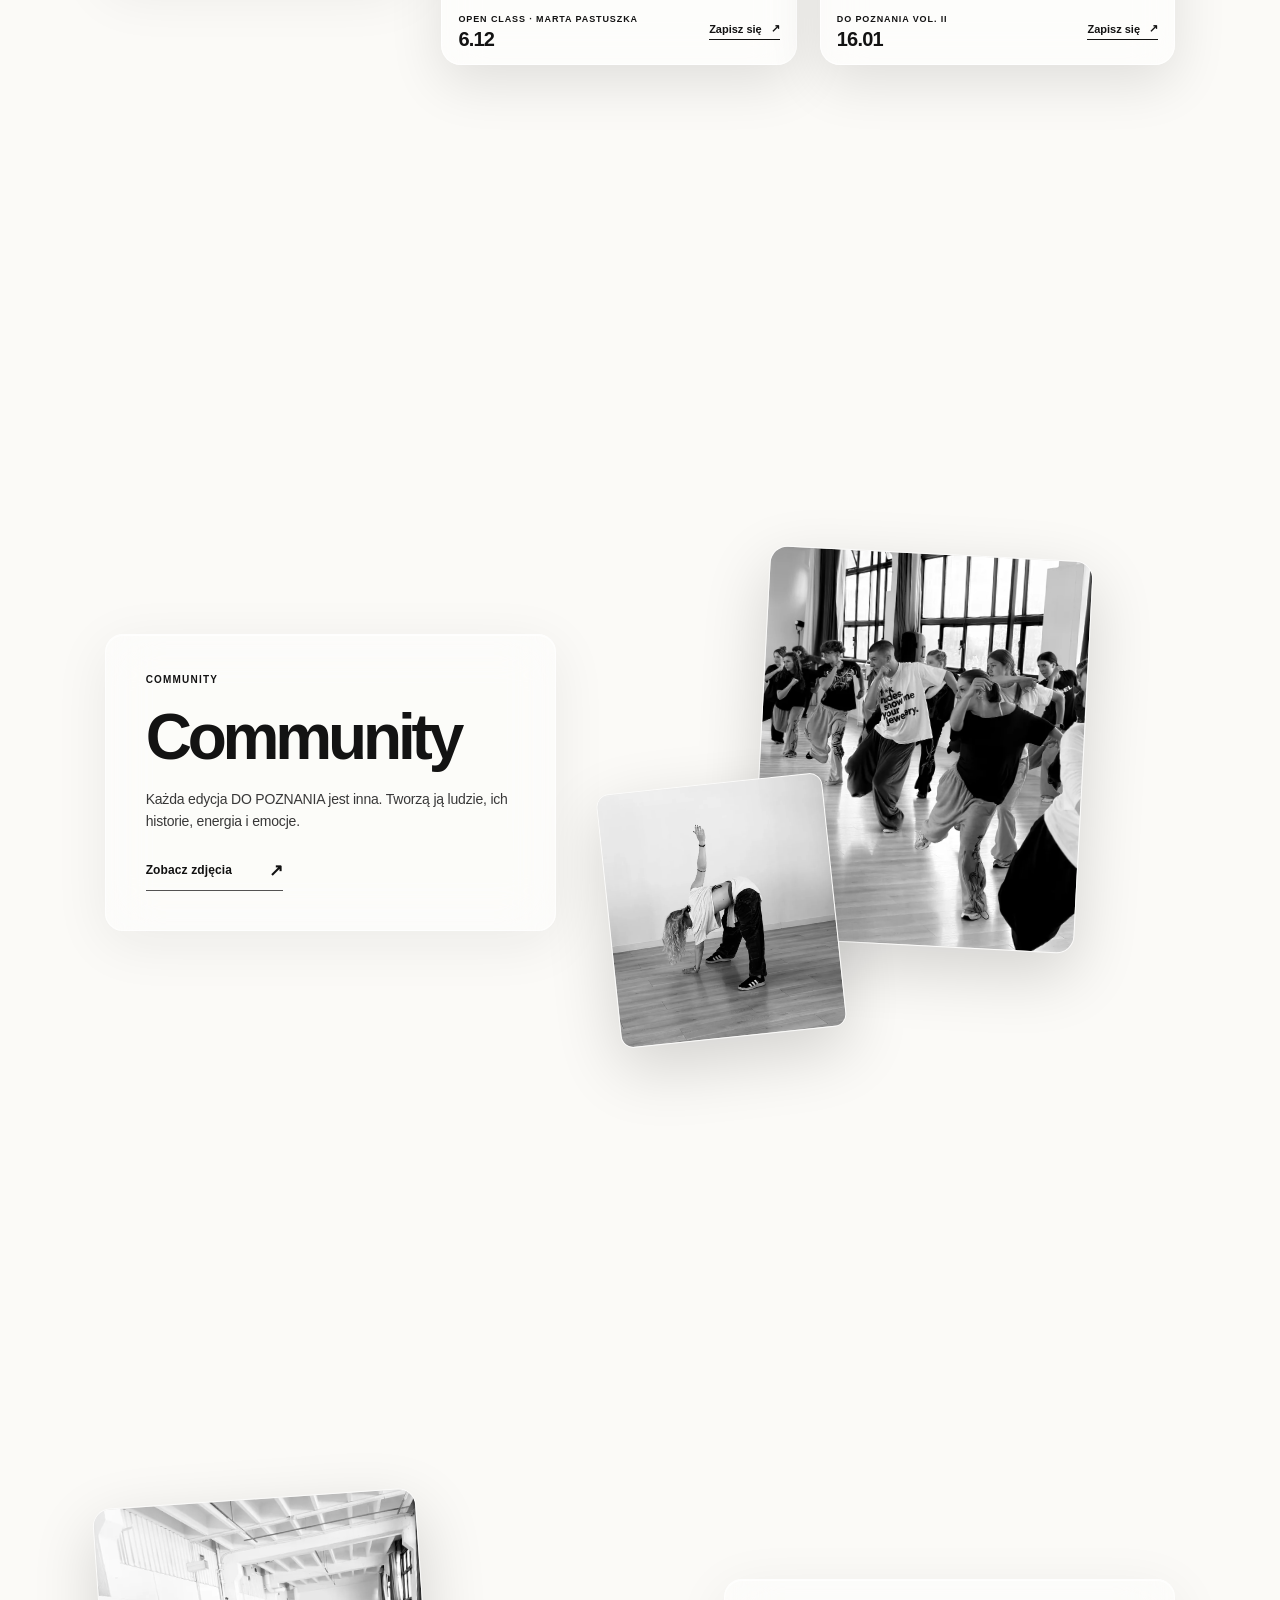
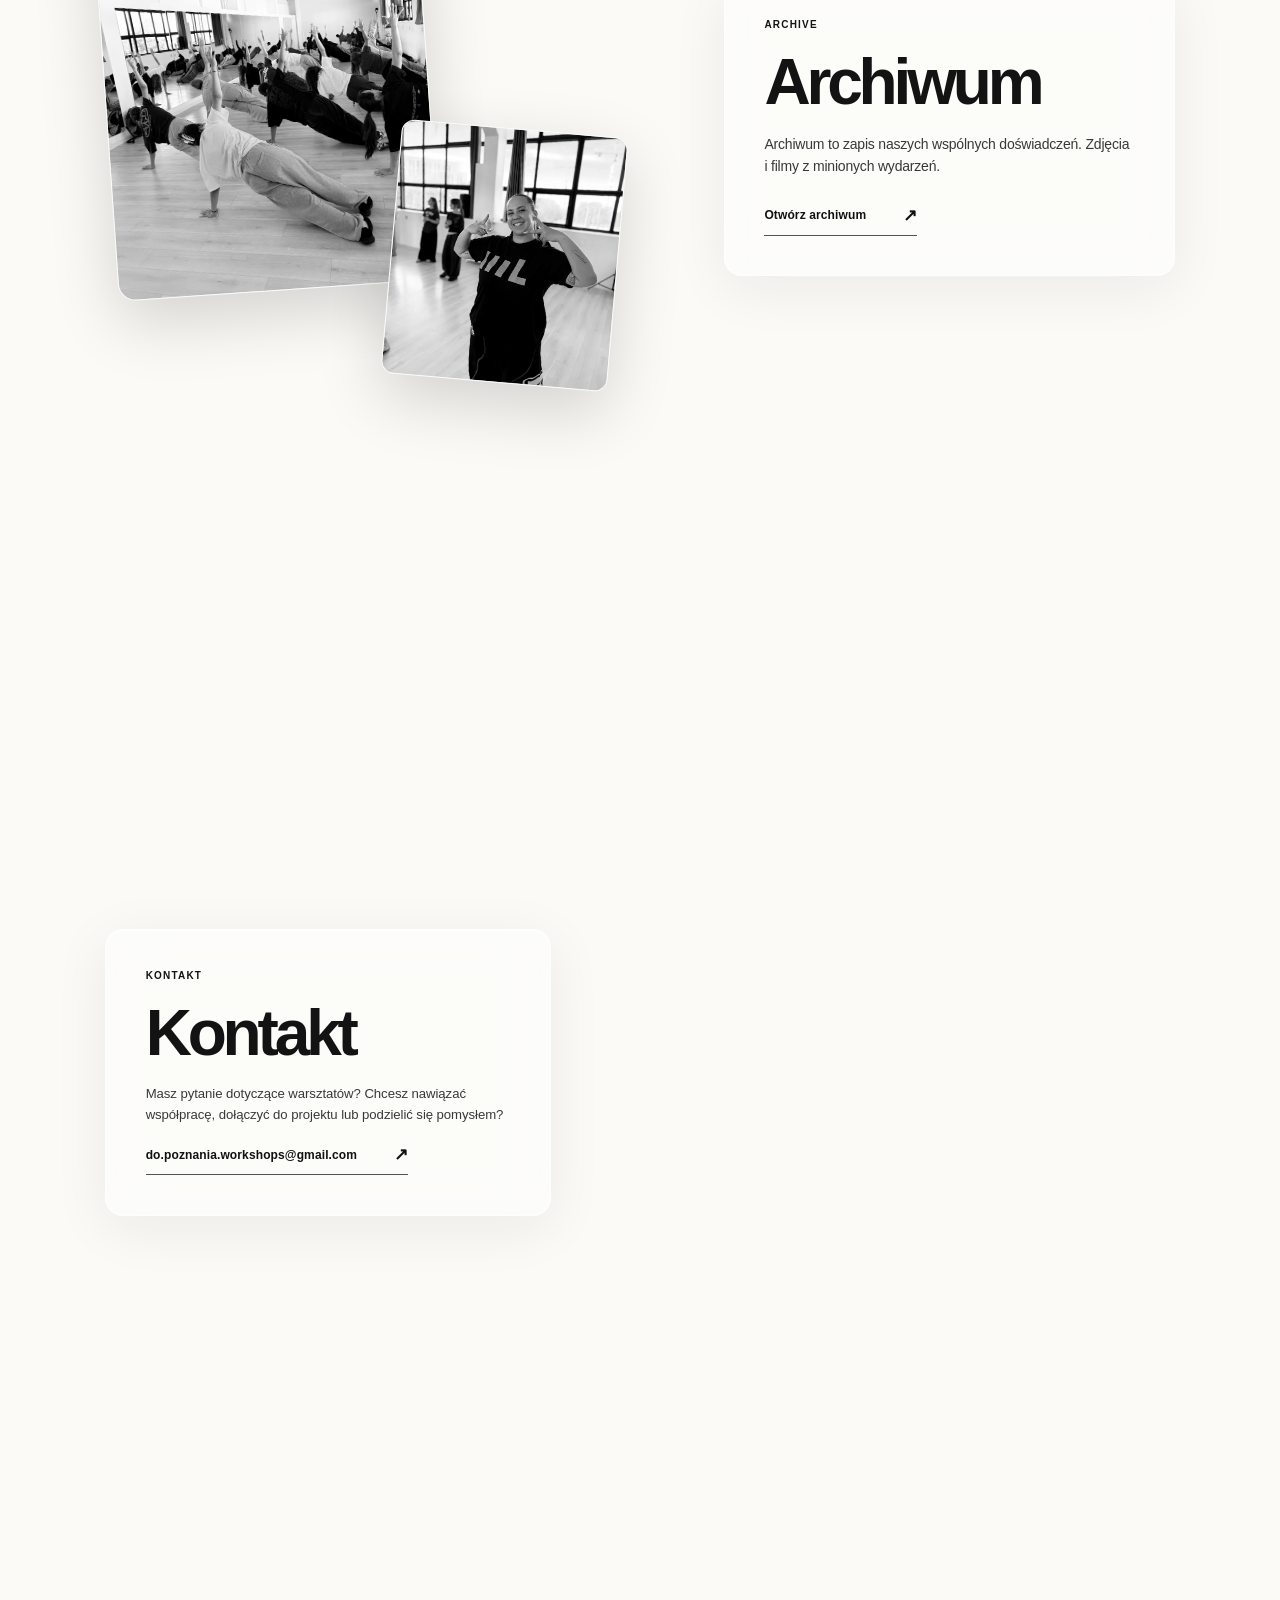
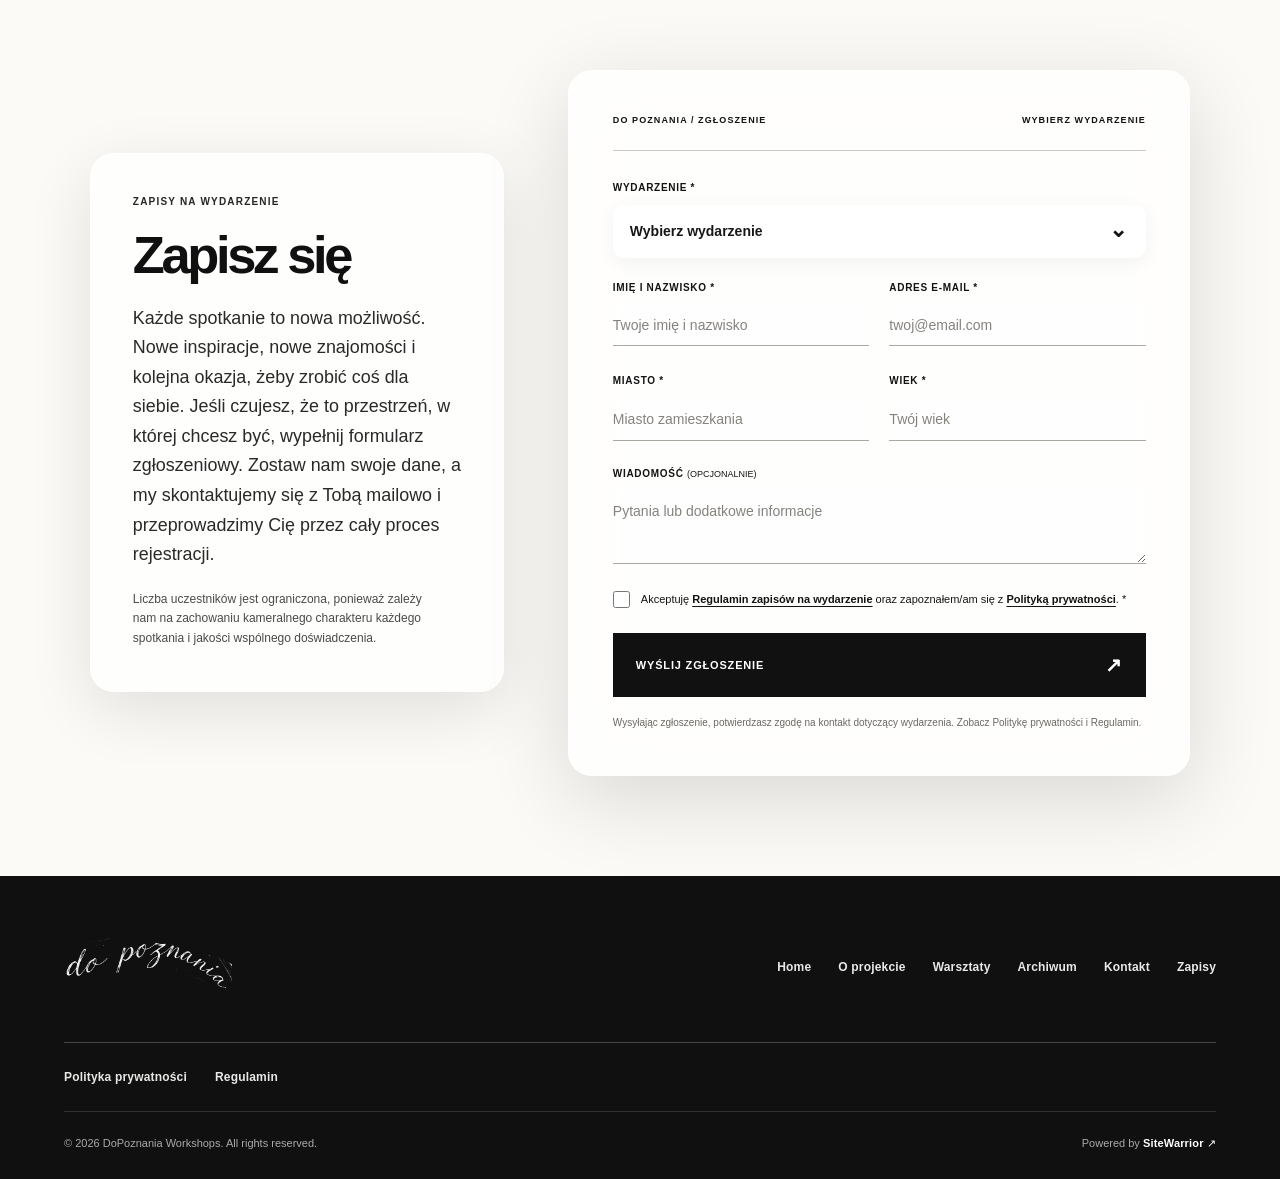
==== commit 8aa7ba63: "Update index.html" ====
--- a/index.html
+++ b/index.html
@@ -20,7 +20,7 @@
 <section aria-labelledby="h-start" class="chapter chapter--hero" data-chapter="0" id="start"><div class="chapter__inner hero__inner"><div class="chapter__card"><span class="eyebrow">WARSZTATY TANECZNE · POZNAŃ</span><h1 id="h-start">do Poznania</h1><p class="chapter__body">Przestrzeń do wyrażania siebie, odkrywania własnych możliwości i budowania relacji, które zaczynają się od wspólnej pasji.</p><a class="chapter__link" href="./o-projekcie.html">O projekcie <span aria-hidden="true">↗</span></a></div><a aria-label="Zobacz film z pierwszej edycji do Poznania w archiwum" class="hero-film" href="./archiwum.html?edycja=vol-i&amp;typ=video"><div class="hero-film__visual"><video aria-label="Fragment zajęć do Poznania vol. I" autoplay="" id="heroDanceVideo" loop="" muted="" playsinline="" poster="./assets/vol-i-film-cover.jpg" preload="auto" webkit-playsinline=""><source src="./assets/vol-i-dance-film.mp4" type="video/mp4"/></video><span aria-hidden="true" class="hero-film__play">↗</span></div><div class="hero-film__meta"><span>DO POZNANIA VOL. I</span><span>ZOBACZ FILM ↗</span></div></a></div></section>
 <section aria-labelledby="h-workshops" class="chapter chapter--workshops" data-chapter="1" id="upcoming">
 <div class="chapter__inner events-layout">
-<div class="events-intro chapter__card"><span class="eyebrow">UPCOMING</span><h2 id="h-workshops">Wydarzenia</h2><p class="chapter__body">Open Class z Martą Pastuszką oraz DO POZNANIA vol. II — Klaudia Kosierb i Kuba Pękała.</p></div>
+<div class="events-intro chapter__card"><span class="eyebrow">WYDARZENIA</span><h2 id="h-workshops">Next</h2><p class="chapter__body">Open Class z Martą Pastuszką oraz DO POZNANIA vol. II — Klaudia Kosierb i Kuba Pękała.</p></div>
 <div aria-label="Nadchodzące wydarzenia" class="events-gallery">
 
 <article class="event-tile"><a aria-label="Zapisz się na Open Class 6.12" class="event-tile__poster" data-event="open-class-06-12" href="?event=open-class-06-12#zapisz-sie"><img alt="Plakat do Poznania Open Class — 6.12, pojedyncze dwugodzinne zajęcia" loading="eager" src="./assets/poster-open-class-06-12.jpg"/></a><div class="event-tile__info"><div><span>OPEN CLASS · MARTA PASTUSZKA</span><strong>6.12</strong></div><a data-event="open-class-06-12" href="?event=open-class-06-12#zapisz-sie">Zapisz się <span aria-hidden="true">↗</span></a></div></article><article class="event-tile"><a aria-label="Zapisz się na warsztaty 16.01" class="event-tile__poster" data-event="workshops-16-01" href="?event=workshops-16-01#zapisz-sie"><img alt="Plakat warsztatów do Poznania — 16.01, 3 × 1,5 godziny zajęć" loading="lazy" src="./assets/poster-warsztaty-16-01.jpg"/></a><div class="event-tile__info"><div><span>DO POZNANIA VOL. II</span><strong>16.01</strong></div><a data-event="workshops-16-01" href="?event=workshops-16-01#zapisz-sie">Zapisz się <span aria-hidden="true">↗</span></a></div></article>
--- a/styles.css
+++ b/styles.css
@@ -238,3 +238,19 @@
 .site-footer .footer-bottom a{font-size:11px;color:#fff}
 @media(max-width:900px){.chapter--hero .hero__inner{gap:20px;grid-template-columns:minmax(0,1.1fr) minmax(0,.9fr)}.chapter--hero .chapter__card h1{font-size:clamp(35px,5.4vw,55px)}.site-footer .footer-main{align-items:start}}
 @media(max-width:650px){.chapter--hero .hero__inner{display:flex;flex-direction:column;align-items:stretch;justify-content:center;gap:19px;min-height:75svh;width:100%}.chapter--hero .chapter__card{width:100%;max-width:calc(100vw - 85px);padding:23px 24px;align-self:flex-start}.chapter--hero .chapter__card h1{font-size:clamp(38px,10vw,54px)}.chapter--hero .hero-film{width:min(68vw,290px);max-width:none;align-self:flex-end;margin:0 14px 0 0}.hero-film__visual{aspect-ratio:16/9;border-radius:13px}.hero-film__meta{font-size:8px}.site-footer{padding-top:38px}.site-footer .footer-main{display:grid;gap:28px}.site-footer .footer-links{justify-content:flex-start;gap:14px 22px}.site-footer .footer-bottom{flex-direction:column}}
+
+/* V13 refined hero / glass and event composition */
+.chapter--hero .hero__inner{display:grid!important;grid-template-columns:minmax(0,1fr) minmax(0,1.16fr)!important;align-items:center!important;gap:clamp(24px,3vw,56px)!important;max-width:1480px!important;width:100%!important;padding:0!important;}
+.chapter--hero .chapter__card{width:100%!important;max-width:none!important;min-width:0!important;overflow:visible!important;box-sizing:border-box;backdrop-filter:blur(26px) saturate(110%)!important;}
+.chapter--hero .hero-film{width:100%!important;min-width:0!important;max-width:none!important;justify-self:stretch!important;}
+.chapter--hero .hero-film__visual{width:100%!important;aspect-ratio:16/9!important;max-height:none!important;}
+.chapter--hero .hero-film video{object-fit:cover!important;width:100%!important;height:100%!important;}
+.events-intro.chapter__card{max-width:none!important;width:100%!important;min-width:0!important;box-sizing:border-box;overflow:visible!important;}
+.chapter--workshops .events-layout{grid-template-columns:minmax(0,.83fr) minmax(0,2fr)!important;gap:clamp(20px,2.5vw,52px)!important;max-width:1700px!important;width:100%!important;}
+.chapter--workshops .events-gallery{min-width:0!important;grid-template-columns:repeat(2,minmax(0,1fr))!important;}
+.chapter--workshops .event-tile{min-width:0!important;}
+.chapter--workshops .event-tile__poster{display:block;overflow:hidden;}
+.chapter--workshops .event-tile__poster img{max-width:100%;object-fit:contain!important;}
+.consent a{font-weight:700;text-decoration:underline;text-underline-offset:3px}
+@media(max-width:1100px){.chapter--hero .hero__inner{grid-template-columns:1fr!important;gap:24px!important}.chapter--hero .hero-film{max-width:650px!important}.chapter--workshops .events-layout{grid-template-columns:1fr!important}.chapter--workshops .events-gallery{grid-template-columns:repeat(2,minmax(0,1fr))!important}}
+@media(max-width:600px){.chapter--hero .hero-film{max-width:100%!important}.chapter--workshops .events-gallery{grid-template-columns:1fr!important}.chapter--workshops .chapter__card{max-width:100%!important}}
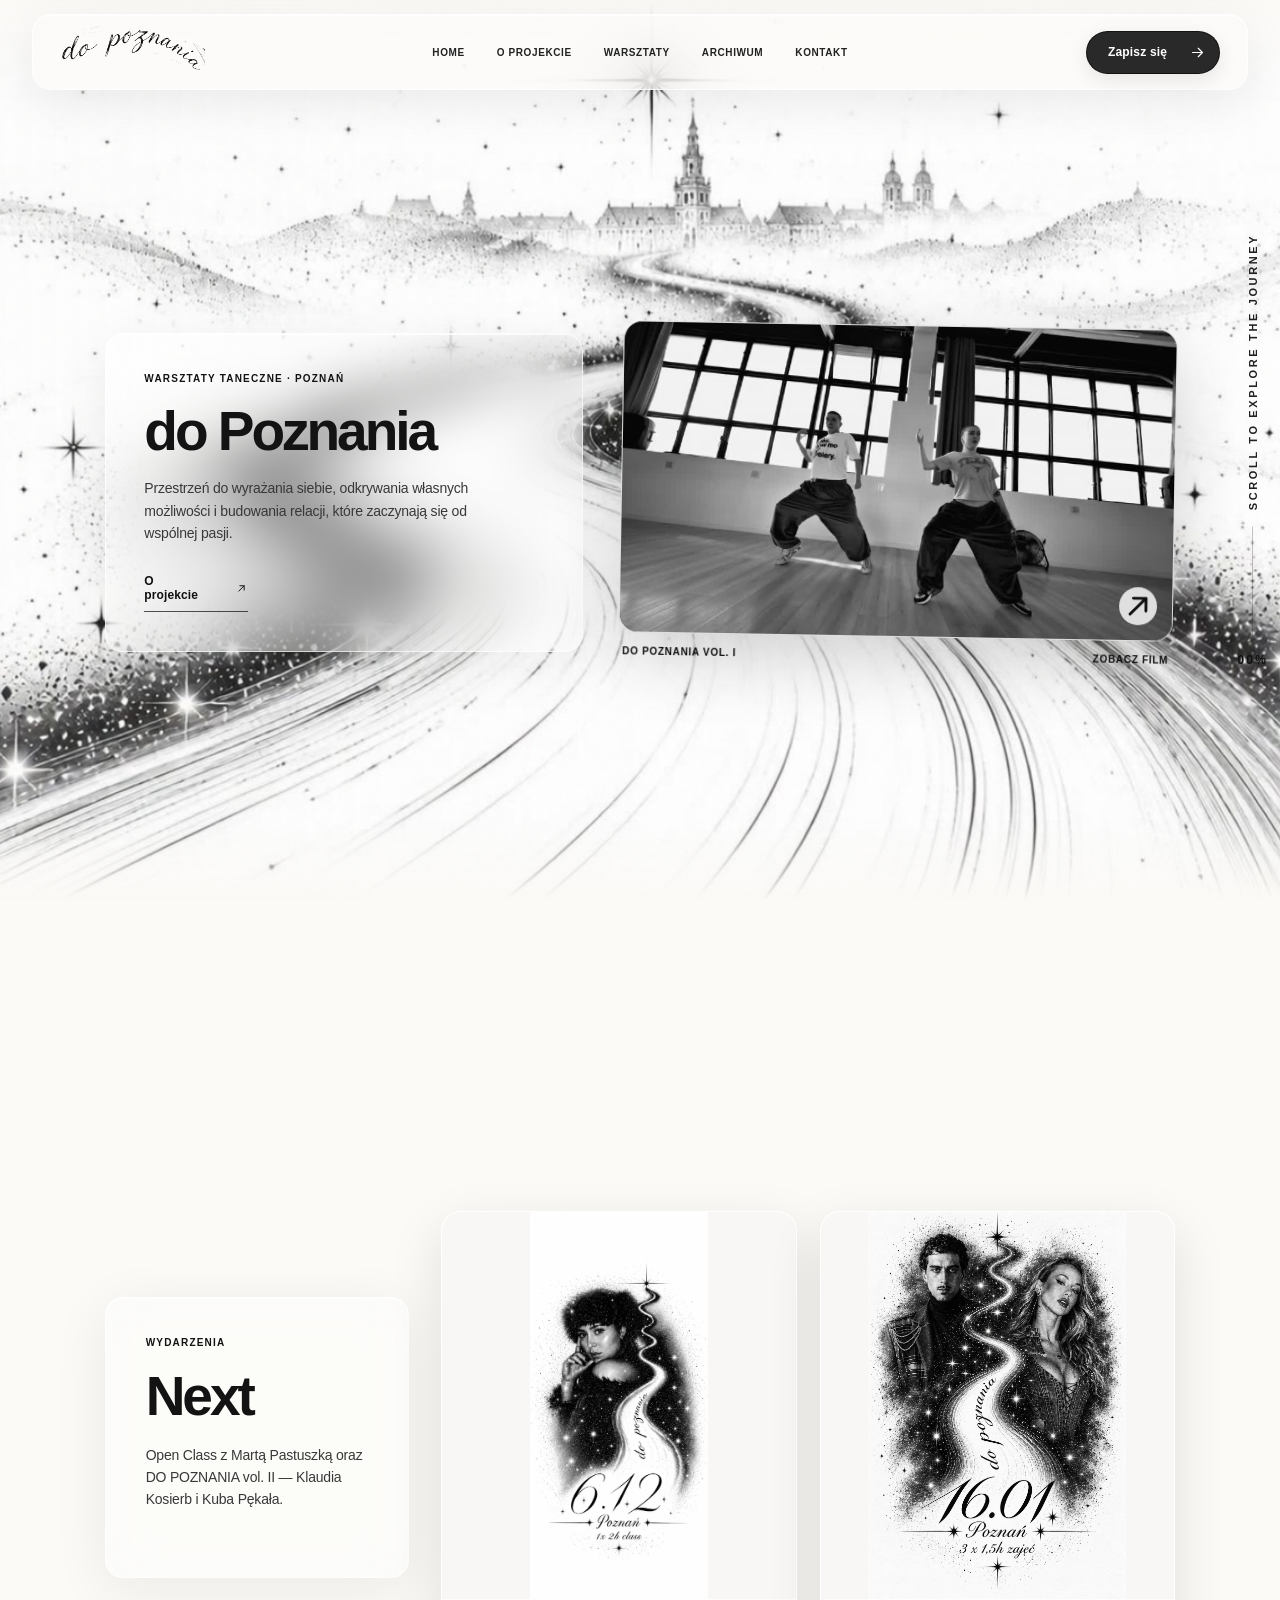
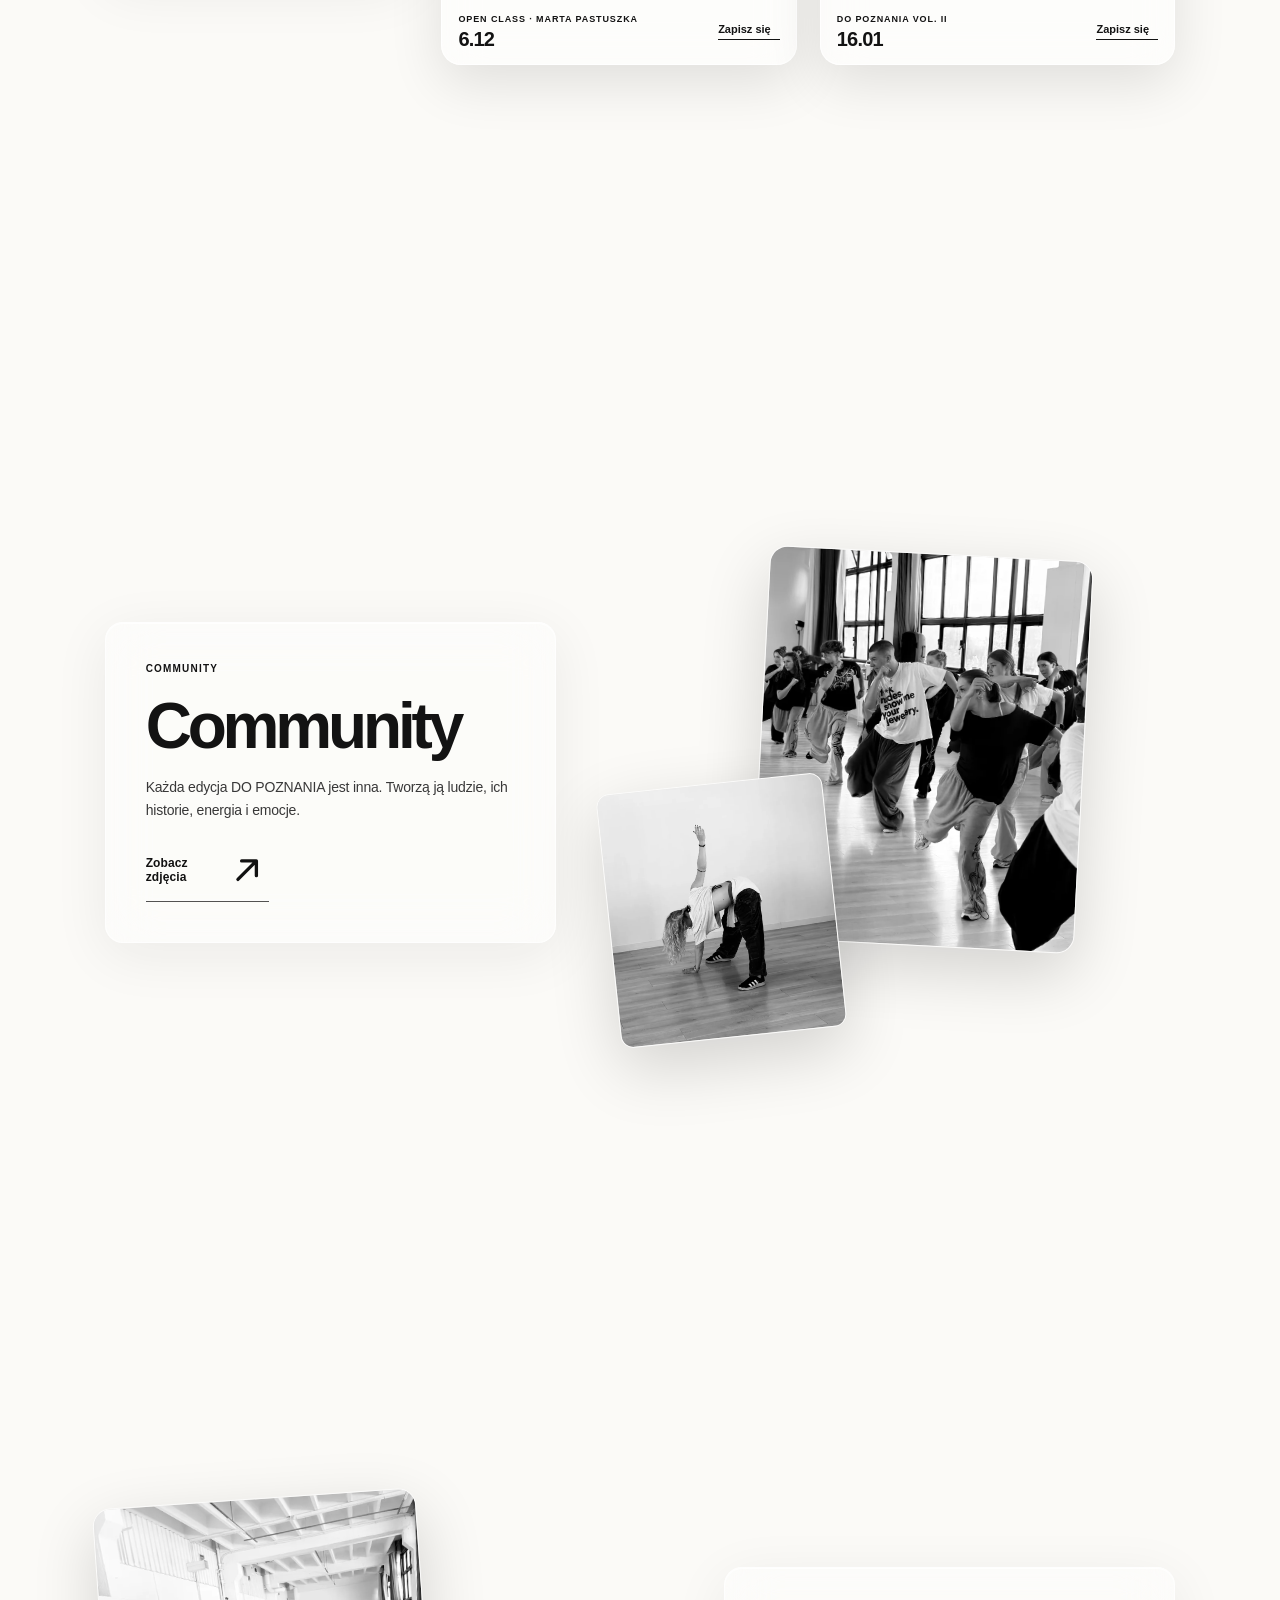
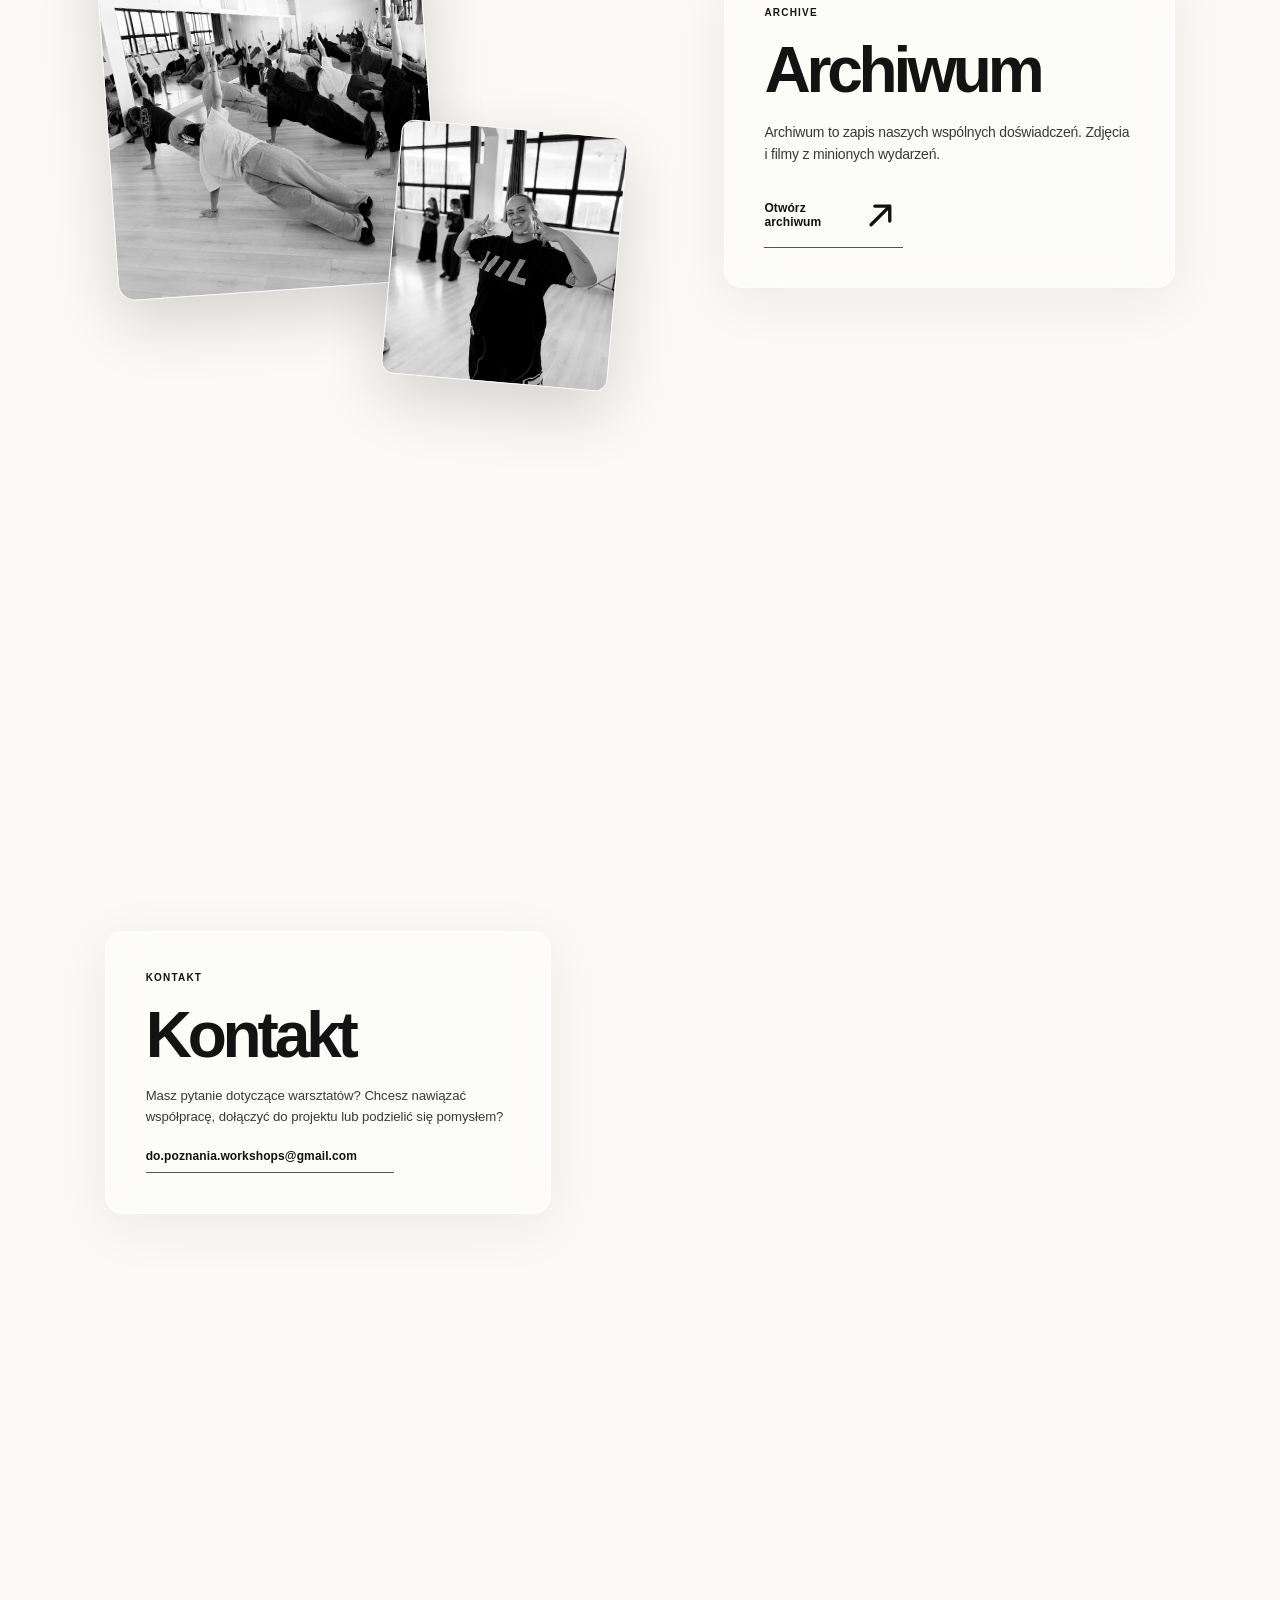
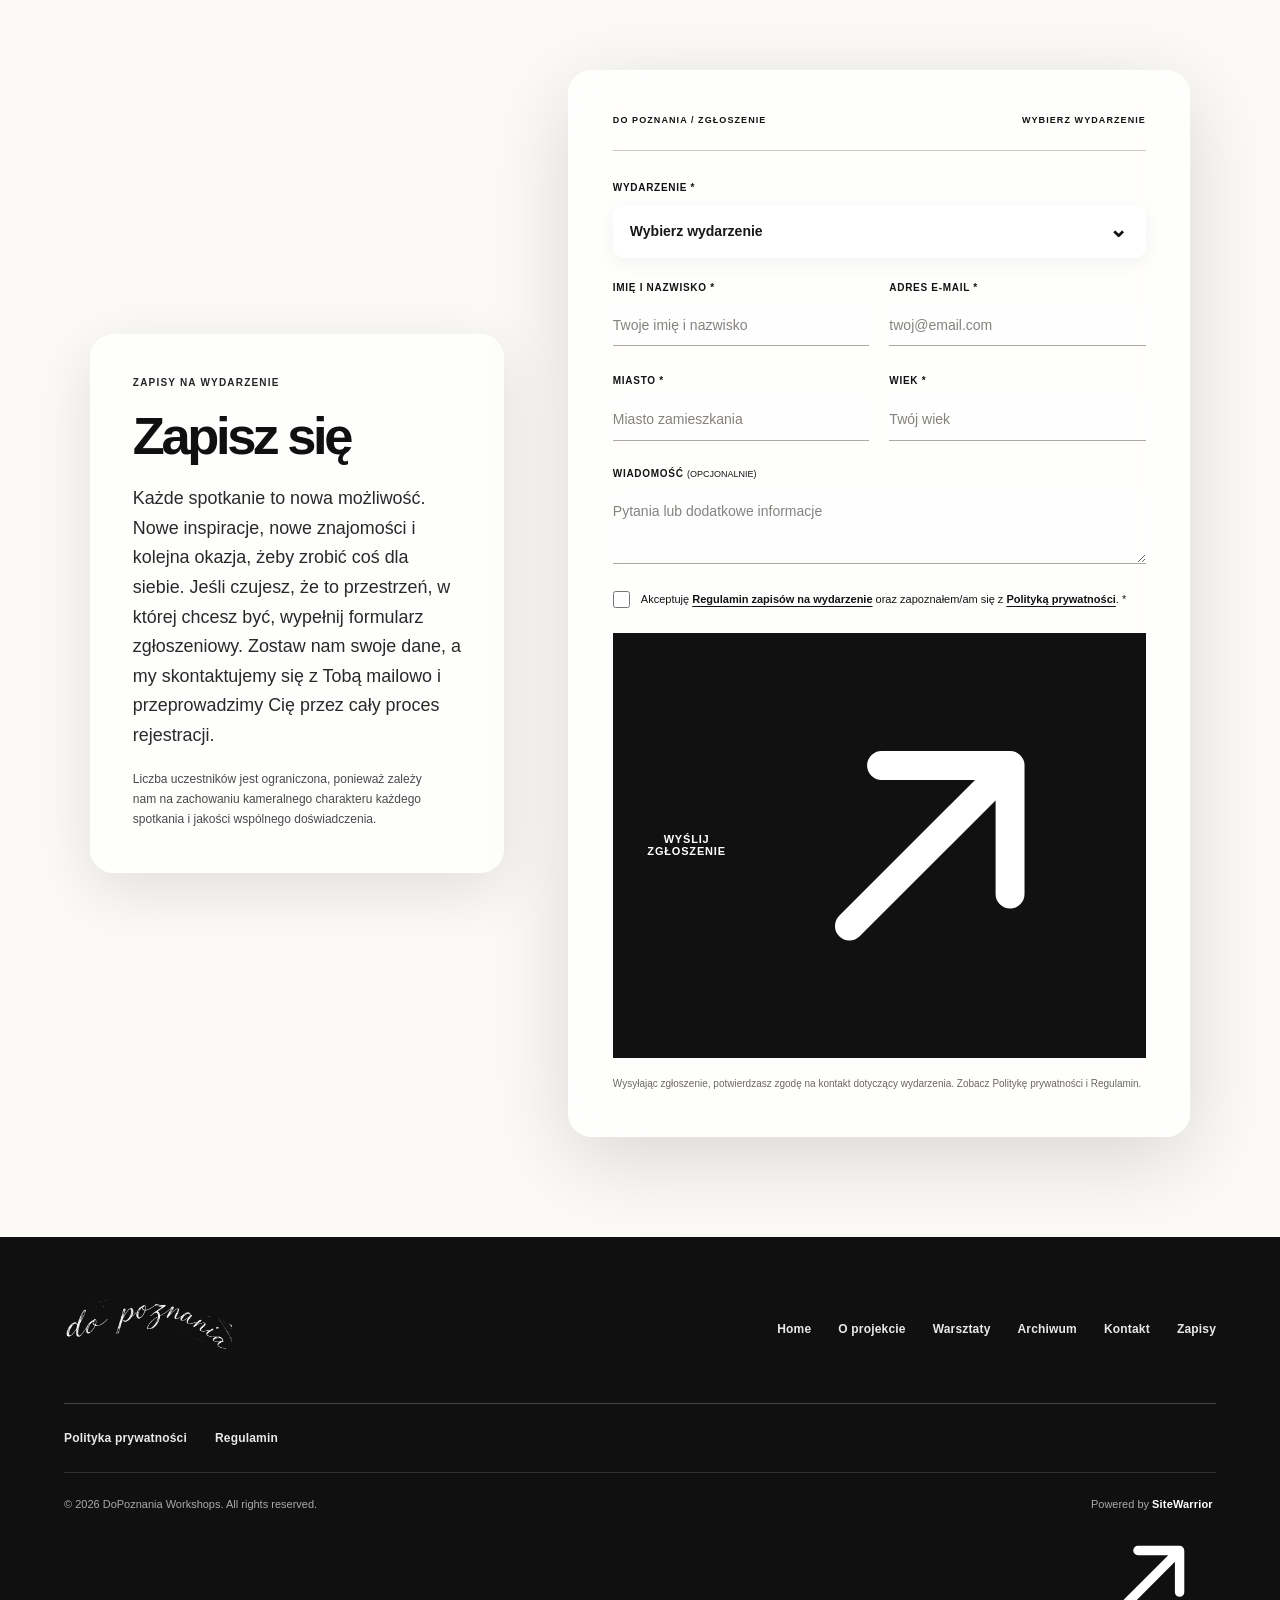
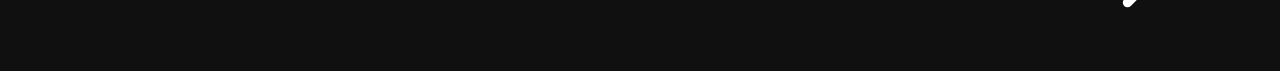
==== commit 1d810429: "Update index.html" ====
--- a/index.html
+++ b/index.html
@@ -17,41 +17,41 @@
 <main>
 <div class="journey" id="journey">
 <div aria-hidden="true" class="stage"><div class="stage__media" id="stageMedia"><video autoplay="" disablepictureinpicture="" id="roadVideo" loop="" muted="" playsinline="" poster="./assets/road-poster.jpg" preload="auto" webkit-playsinline=""><source src="./assets/road-scroll.mp4" type="video/mp4"/></video><div class="stage__fallback"></div></div><div class="stage__wash"></div><div class="stage__grain"></div><div class="stage__topshade"></div><div class="stage__bottomshade"></div></div>
-<section aria-labelledby="h-start" class="chapter chapter--hero" data-chapter="0" id="start"><div class="chapter__inner hero__inner"><div class="chapter__card"><span class="eyebrow">WARSZTATY TANECZNE · POZNAŃ</span><h1 id="h-start">do Poznania</h1><p class="chapter__body">Przestrzeń do wyrażania siebie, odkrywania własnych możliwości i budowania relacji, które zaczynają się od wspólnej pasji.</p><a class="chapter__link" href="./o-projekcie.html">O projekcie <span aria-hidden="true">↗</span></a></div><a aria-label="Zobacz film z pierwszej edycji do Poznania w archiwum" class="hero-film" href="./archiwum.html?edycja=vol-i&amp;typ=video"><div class="hero-film__visual"><video aria-label="Fragment zajęć do Poznania vol. I" autoplay="" id="heroDanceVideo" loop="" muted="" playsinline="" poster="./assets/vol-i-film-cover.jpg" preload="auto" webkit-playsinline=""><source src="./assets/vol-i-dance-film.mp4" type="video/mp4"/></video><span aria-hidden="true" class="hero-film__play">↗</span></div><div class="hero-film__meta"><span>DO POZNANIA VOL. I</span><span>ZOBACZ FILM ↗</span></div></a></div></section>
+<section aria-labelledby="h-start" class="chapter chapter--hero" data-chapter="0" id="start"><div class="chapter__inner hero__inner"><div class="chapter__card"><span class="eyebrow">WARSZTATY TANECZNE · POZNAŃ</span><h1 id="h-start">do Poznania</h1><p class="chapter__body">Przestrzeń do wyrażania siebie, odkrywania własnych możliwości i budowania relacji, które zaczynają się od wspólnej pasji.</p><a class="chapter__link" href="./o-projekcie.html">O projekcie <svg aria-hidden="true" class="icon-arrow" fill="none" viewBox="0 0 24 24"><path d="M7 17 17 7M9 7h8v8" stroke="currentColor" stroke-linecap="round" stroke-linejoin="round" stroke-width="1.8"></path></svg></a></div><a aria-label="Zobacz film z pierwszej edycji do Poznania w archiwum" class="hero-film" href="./archiwum.html?edycja=vol-i&amp;typ=video"><div class="hero-film__visual"><video aria-label="Fragment zajęć do Poznania vol. I" autoplay="" id="heroDanceVideo" loop="" muted="" playsinline="" poster="./assets/vol-i-film-cover.jpg" preload="auto" webkit-playsinline=""><source src="./assets/vol-i-dance-film.mp4" type="video/mp4"/></video><span aria-hidden="true" class="hero-film__play"><svg aria-hidden="true" class="icon-arrow" fill="none" viewBox="0 0 24 24"><path d="M7 17 17 7M9 7h8v8" stroke="currentColor" stroke-linecap="round" stroke-linejoin="round" stroke-width="1.8"></path></svg></span></div><div class="hero-film__meta"><span>DO POZNANIA VOL. I</span><span>ZOBACZ FILM</span></div></a></div></section>
 <section aria-labelledby="h-workshops" class="chapter chapter--workshops" data-chapter="1" id="upcoming">
 <div class="chapter__inner events-layout">
 <div class="events-intro chapter__card"><span class="eyebrow">WYDARZENIA</span><h2 id="h-workshops">Next</h2><p class="chapter__body">Open Class z Martą Pastuszką oraz DO POZNANIA vol. II — Klaudia Kosierb i Kuba Pękała.</p></div>
 <div aria-label="Nadchodzące wydarzenia" class="events-gallery">
 
-<article class="event-tile"><a aria-label="Zapisz się na Open Class 6.12" class="event-tile__poster" data-event="open-class-06-12" href="?event=open-class-06-12#zapisz-sie"><img alt="Plakat do Poznania Open Class — 6.12, pojedyncze dwugodzinne zajęcia" loading="eager" src="./assets/poster-open-class-06-12.jpg"/></a><div class="event-tile__info"><div><span>OPEN CLASS · MARTA PASTUSZKA</span><strong>6.12</strong></div><a data-event="open-class-06-12" href="?event=open-class-06-12#zapisz-sie">Zapisz się <span aria-hidden="true">↗</span></a></div></article><article class="event-tile"><a aria-label="Zapisz się na warsztaty 16.01" class="event-tile__poster" data-event="workshops-16-01" href="?event=workshops-16-01#zapisz-sie"><img alt="Plakat warsztatów do Poznania — 16.01, 3 × 1,5 godziny zajęć" loading="lazy" src="./assets/poster-warsztaty-16-01.jpg"/></a><div class="event-tile__info"><div><span>DO POZNANIA VOL. II</span><strong>16.01</strong></div><a data-event="workshops-16-01" href="?event=workshops-16-01#zapisz-sie">Zapisz się <span aria-hidden="true">↗</span></a></div></article>
+<article class="event-tile"><a aria-label="Zapisz się na Open Class 6.12" class="event-tile__poster" data-event="open-class-06-12" href="?event=open-class-06-12#zapisz-sie"><img alt="Plakat do Poznania Open Class — 6.12, pojedyncze dwugodzinne zajęcia" loading="eager" src="./assets/poster-open-class-06-12.jpg"/></a><div class="event-tile__info"><div><span>OPEN CLASS · MARTA PASTUSZKA</span><strong>6.12</strong></div><a data-event="open-class-06-12" href="?event=open-class-06-12#zapisz-sie">Zapisz się <svg aria-hidden="true" class="icon-arrow" fill="none" viewBox="0 0 24 24"><path d="M7 17 17 7M9 7h8v8" stroke="currentColor" stroke-linecap="round" stroke-linejoin="round" stroke-width="1.8"></path></svg></a></div></article><article class="event-tile"><a aria-label="Zapisz się na warsztaty 16.01" class="event-tile__poster" data-event="workshops-16-01" href="?event=workshops-16-01#zapisz-sie"><img alt="Plakat warsztatów do Poznania — 16.01, 3 × 1,5 godziny zajęć" loading="lazy" src="./assets/poster-warsztaty-16-01.jpg"/></a><div class="event-tile__info"><div><span>DO POZNANIA VOL. II</span><strong>16.01</strong></div><a data-event="workshops-16-01" href="?event=workshops-16-01#zapisz-sie">Zapisz się <svg aria-hidden="true" class="icon-arrow" fill="none" viewBox="0 0 24 24"><path d="M7 17 17 7M9 7h8v8" stroke="currentColor" stroke-linecap="round" stroke-linejoin="round" stroke-width="1.8"></path></svg></a></div></article>
 </div>
 </div>
 </section>
-<section aria-labelledby="h-community" class="chapter chapter--community" data-chapter="2" id="community"><div class="chapter__inner split left"><div class="chapter__card"><span class="eyebrow">COMMUNITY</span><h2 id="h-community">Community</h2><p class="chapter__body">Każda edycja DO POZNANIA jest inna. Tworzą ją ludzie, ich historie, energia i emocje.</p><a class="chapter__link" href="./archiwum.html?edycja=vol-i">Zobacz zdjęcia<span aria-hidden="true">↗</span></a></div><div aria-label="Zdjęcia z warsztatów" class="journey-photo-cluster journey-photo-cluster--community"><a aria-label="Zobacz galerię warsztatów" class="journey-photo journey-photo--primary" href="./archiwum.html?edycja=vol-i"><img alt="Uczestnicy podczas wspólnego tańca" loading="lazy" src="assets/warsztaty/img_0456-thumb.webp"/></a><a aria-label="Więcej zdjęć" class="journey-photo journey-photo--secondary" href="./archiwum.html?edycja=vol-i"><img alt="Solowa figura taneczna podczas warsztatów" loading="lazy" src="assets/warsztaty/img_0343-thumb.webp"/></a></div></div></section>
-<section aria-labelledby="h-archive" class="chapter chapter--archive" data-chapter="3" id="archive"><div class="chapter__inner split right"><div class="chapter__card"><span class="eyebrow">ARCHIVE</span><h2 id="h-archive">Archiwum</h2><p class="chapter__body">Archiwum to zapis naszych wspólnych doświadczeń. Zdjęcia i filmy z minionych wydarzeń.</p><a class="chapter__link" href="./archiwum.html">Otwórz archiwum<span aria-hidden="true">↗</span></a></div><div aria-label="Podgląd archiwum" class="journey-photo-cluster journey-photo-cluster--archive"><a aria-label="Otwórz galerię" class="journey-photo journey-photo--primary" href="./archiwum.html?edycja=vol-i"><img alt="Tancerze podczas zajęć w sali" loading="lazy" src="assets/warsztaty/fullsizerender-thumb.webp"/></a><a aria-label="Otwórz zdjęcia" class="journey-photo journey-photo--secondary" href="./archiwum.html?edycja=vol-i"><img alt="Portret uczestniczki warsztatów" loading="lazy" src="assets/warsztaty/img_0746-thumb.webp"/></a></div><div aria-hidden="true" class="chapter__media-tag"><span class="media-marker">↗</span> DO POZNANIA VOL. I</div></div></section>
-<section aria-labelledby="h-destination" class="chapter chapter--destination" data-chapter="4" id="contact"><div class="chapter__inner finish"><div class="chapter__card"><span class="eyebrow">KONTAKT</span><h2 id="h-destination">Kontakt</h2><p class="chapter__body">Masz pytanie dotyczące warsztatów? Chcesz nawiązać współpracę, dołączyć do projektu lub podzielić się pomysłem?</p><a class="chapter__link" href="mailto:do.poznania.workshops@gmail.com">do.poznania.workshops@gmail.com <span aria-hidden="true">↗</span></a></div></div></section>
+<section aria-labelledby="h-community" class="chapter chapter--community" data-chapter="2" id="community"><div class="chapter__inner split left"><div class="chapter__card"><span class="eyebrow">COMMUNITY</span><h2 id="h-community">Community</h2><p class="chapter__body">Każda edycja DO POZNANIA jest inna. Tworzą ją ludzie, ich historie, energia i emocje.</p><a class="chapter__link" href="./archiwum.html?edycja=vol-i">Zobacz zdjęcia<svg aria-hidden="true" class="icon-arrow" fill="none" viewBox="0 0 24 24"><path d="M7 17 17 7M9 7h8v8" stroke="currentColor" stroke-linecap="round" stroke-linejoin="round" stroke-width="1.8"></path></svg></a></div><div aria-label="Zdjęcia z warsztatów" class="journey-photo-cluster journey-photo-cluster--community"><a aria-label="Zobacz galerię warsztatów" class="journey-photo journey-photo--primary" href="./archiwum.html?edycja=vol-i"><img alt="Uczestnicy podczas wspólnego tańca" loading="lazy" src="assets/warsztaty/img_0456-thumb.webp"/></a><a aria-label="Więcej zdjęć" class="journey-photo journey-photo--secondary" href="./archiwum.html?edycja=vol-i"><img alt="Solowa figura taneczna podczas warsztatów" loading="lazy" src="assets/warsztaty/img_0343-thumb.webp"/></a></div></div></section>
+<section aria-labelledby="h-archive" class="chapter chapter--archive" data-chapter="3" id="archive"><div class="chapter__inner split right"><div class="chapter__card"><span class="eyebrow">ARCHIVE</span><h2 id="h-archive">Archiwum</h2><p class="chapter__body">Archiwum to zapis naszych wspólnych doświadczeń. Zdjęcia i filmy z minionych wydarzeń.</p><a class="chapter__link" href="./archiwum.html">Otwórz archiwum<svg aria-hidden="true" class="icon-arrow" fill="none" viewBox="0 0 24 24"><path d="M7 17 17 7M9 7h8v8" stroke="currentColor" stroke-linecap="round" stroke-linejoin="round" stroke-width="1.8"></path></svg></a></div><div aria-label="Podgląd archiwum" class="journey-photo-cluster journey-photo-cluster--archive"><a aria-label="Otwórz galerię" class="journey-photo journey-photo--primary" href="./archiwum.html?edycja=vol-i"><img alt="Tancerze podczas zajęć w sali" loading="lazy" src="assets/warsztaty/fullsizerender-thumb.webp"/></a><a aria-label="Otwórz zdjęcia" class="journey-photo journey-photo--secondary" href="./archiwum.html?edycja=vol-i"><img alt="Portret uczestniczki warsztatów" loading="lazy" src="assets/warsztaty/img_0746-thumb.webp"/></a></div><div aria-hidden="true" class="chapter__media-tag"><span class="media-marker"><svg aria-hidden="true" class="icon-arrow" fill="none" viewBox="0 0 24 24"><path d="M7 17 17 7M9 7h8v8" stroke="currentColor" stroke-linecap="round" stroke-linejoin="round" stroke-width="1.8"></path></svg></span> DO POZNANIA VOL. I</div></div></section>
+<section aria-labelledby="h-destination" class="chapter chapter--destination" data-chapter="4" id="contact"><div class="chapter__inner finish"><div class="chapter__card"><span class="eyebrow">KONTAKT</span><h2 id="h-destination">Kontakt</h2><p class="chapter__body">Masz pytanie dotyczące warsztatów? Chcesz nawiązać współpracę, dołączyć do projektu lub podzielić się pomysłem?</p><a class="chapter__link" href="mailto:do.poznania.workshops@gmail.com">do.poznania.workshops@gmail.com <svg aria-hidden="true" class="icon-arrow" fill="none" viewBox="0 0 24 24"><path d="M7 17 17 7M9 7h8v8" stroke="currentColor" stroke-linecap="round" stroke-linejoin="round" stroke-width="1.8"></path></svg></a></div></div></section>
 <section aria-labelledby="registration-title" class="chapter chapter--registration" data-chapter="5" id="zapisz-sie">
 <div class="registration-layout">
 <div class="registration-intro registration-intro--glass"><span class="eyebrow">ZAPISY NA WYDARZENIE</span><h2 id="registration-title">Zapisz się</h2><p>Każde spotkanie to nowa możliwość. Nowe inspiracje, nowe znajomości i kolejna okazja, żeby zrobić coś dla siebie. Jeśli czujesz, że to przestrzeń, w której chcesz być, wypełnij formularz zgłoszeniowy. Zostaw nam swoje dane, a my skontaktujemy się z Tobą mailowo i przeprowadzimy Cię przez cały proces rejestracji.</p><span class="registration-note">Liczba uczestników jest ograniczona, ponieważ zależy nam na zachowaniu kameralnego charakteru każdego spotkania i jakości wspólnego doświadczenia.</span><div aria-live="polite" class="registration-event-preview" hidden="" id="registrationEventPreview"><div class="registration-event-preview__image"><img alt="Plakat wybranego wydarzenia" id="registrationEventPoster" loading="lazy" src="./assets/poster-warsztaty-16-01.jpg"/></div><div class="registration-event-preview__meta"><span>WYBRANE WYDARZENIE</span><strong id="registrationEventName">Warsztaty · 16.01</strong></div></div></div>
 <div class="registration-glass">
 <div class="form-top"><span>DO POZNANIA / ZGŁOSZENIE</span><span>WYBIERZ WYDARZENIE</span></div>
 <form action="https://formspree.io/f/mgakazqv" id="registrationForm" method="POST" name="zapisy">
-<label class="field field--event"><span>WYDARZENIE *</span><span class="select-shell"><select id="eventSelect" name="wydarzenie" required=""><option disabled="" selected="" value="">Wybierz wydarzenie</option><option data-event="workshops-16-01" value="DO POZNANIA vol. II — 16.01 — 250 zł">DO POZNANIA vol. II · 16.01 · 250 zł</option><option data-event="open-class-06-12" value="Open Class — Marta Pastuszka — 6.12">Open Class z Martą Pastuszką · 6.12</option></select><span aria-hidden="true" class="select-chevron">⌄</span></span></label>
+<label class="field field--event"><span>WYDARZENIE *</span><span class="select-shell"><select id="eventSelect" name="wydarzenie" required=""><option disabled="" selected="" value="">Wybierz wydarzenie</option><option data-event="workshops-16-01" value="DO POZNANIA vol. II — 16.01 — 250 zł">DO POZNANIA vol. II · 16.01 · 250 zł</option><option data-event="open-class-06-12" value="Open Class — Marta Pastuszka — 6.12 — 100 zł">Open Class z Martą Pastuszką · 6.12 · 100 zł</option></select><span aria-hidden="true" class="select-chevron">⌄</span></span></label>
 <div class="form-grid"><label class="field"><span>IMIĘ I NAZWISKO *</span><input autocomplete="name" maxlength="100" name="name" placeholder="Twoje imię i nazwisko" required="" type="text"/></label><label class="field"><span>ADRES E-MAIL *</span><input autocomplete="email" maxlength="200" name="email" placeholder="twoj@email.com" required="" type="email"/></label></div>
 <div class="form-grid form-grid--details"><label class="field"><span>MIASTO *</span><input autocomplete="address-level2" maxlength="100" name="miasto" placeholder="Miasto zamieszkania" required="" type="text"/></label><label class="field"><span>WIEK *</span><input inputmode="numeric" max="120" min="1" name="wiek" placeholder="Twój wiek" required="" type="number"/></label></div>
 <label class="field"><span>WIADOMOŚĆ <small>(OPCJONALNIE)</small></span><textarea maxlength="1200" name="message" placeholder="Pytania lub dodatkowe informacje" rows="3"></textarea></label>
 <label class="consent"><input name="accept-regulamin" required="" type="checkbox" value="yes"/><span>Akceptuję <a href="./regulamin.html" rel="noopener" target="_blank">Regulamin zapisów na wydarzenie</a> oraz zapoznałem/am się z <a href="./polityka-prywatnosci.html" rel="noopener" target="_blank">Polityką prywatności</a>. *</span></label>
-<button class="submit-cta" id="registrationSubmit" type="submit"><span>WYŚLIJ ZGŁOSZENIE</span><span aria-hidden="true">↗</span></button>
+<button class="submit-cta" id="registrationSubmit" type="submit"><span>WYŚLIJ ZGŁOSZENIE</span><svg aria-hidden="true" class="icon-arrow" fill="none" viewBox="0 0 24 24"><path d="M7 17 17 7M9 7h8v8" stroke="currentColor" stroke-linecap="round" stroke-linejoin="round" stroke-width="1.8"></path></svg></button>
 <p class="form-error" hidden="" id="formError" role="alert">Nie udało się wysłać zgłoszenia. Spróbuj ponownie.</p>
 <p class="form-disclaimer">Wysyłając zgłoszenie, potwierdzasz zgodę na kontakt dotyczący wydarzenia. Zobacz <a href="./polityka-prywatnosci.html">Politykę prywatności</a> i <a href="./regulamin.html">Regulamin</a>.</p>
 </form>
-<div aria-live="polite" class="form-success" hidden="" id="formSuccess" role="status"><span class="form-success__symbol">✳</span><span class="eyebrow">DO POZNANIA / ZAPISY</span><h3>Dziękujemy za zgłoszenie.</h3><p>Twoja wiadomość została wysłana. Do zobaczenia na wydarzeniu!</p><a href="#start">Wróć na początek <span aria-hidden="true">↗</span></a></div>
+<div aria-live="polite" class="form-success" hidden="" id="formSuccess" role="status"><span class="form-success__symbol">✳</span><span class="eyebrow">DO POZNANIA / ZAPISY</span><h3>Dziękujemy za zgłoszenie.</h3><p>Twoja wiadomość została wysłana. Do zobaczenia na wydarzeniu!</p><a href="#start">Wróć na początek <svg aria-hidden="true" class="icon-arrow" fill="none" viewBox="0 0 24 24"><path d="M7 17 17 7M9 7h8v8" stroke="currentColor" stroke-linecap="round" stroke-linejoin="round" stroke-width="1.8"></path></svg></a></div>
 </div>
 </div>
 </section></div>
 </main>
-<footer class="site-footer"><div class="footer-main"><a class="footer-brand" href="./index.html#start"><img alt="do Poznania" src="./assets/logo-white-footer.png"/></a><nav aria-label="Nawigacja stopki" class="footer-links"><a href="./index.html">Home</a><a href="./o-projekcie.html">O projekcie</a><a href="./warsztaty.html">Warsztaty</a><a href="./archiwum.html">Archiwum</a><a href="./index.html#contact">Kontakt</a><a href="./index.html#zapisz-sie">Zapisy</a></nav></div><div class="footer-legal"><a href="./polityka-prywatnosci.html">Polityka prywatności</a><a href="./regulamin.html">Regulamin</a></div><div class="footer-bottom"><span>© 2026 DoPoznania Workshops. All rights reserved.</span><span>Powered by <a href="https://www.sitewarrior.eu/" rel="noopener noreferrer" target="_blank">SiteWarrior ↗</a></span></div></footer>
-<div aria-hidden="true" class="overlay" id="menuOverlay"><div class="overlay__header"><span>MENU</span><button aria-label="Zamknij menu" class="overlay__close" id="closeMenu">✕</button></div><nav aria-label="Menu główne"><a href="#start"><small>01</small>HOME<span>↗</span></a><a href="./o-projekcie.html"><small>02</small>O PROJEKCIE<span>↗</span></a><a href="./warsztaty.html"><small>03</small>WARSZTATY<span>↗</span></a><a href="./archiwum.html"><small>04</small>ARCHIWUM<span>↗</span></a><a href="#contact"><small>05</small>KONTAKT<span>↗</span></a><a href="#zapisz-sie"><small>06</small>ZAPISZ SIĘ<span>↗</span></a></nav></div>
+<footer class="site-footer"><div class="footer-main"><a class="footer-brand" href="./index.html#start"><img alt="do Poznania" src="./assets/logo-white-footer.png"/></a><nav aria-label="Nawigacja stopki" class="footer-links"><a href="./index.html">Home</a><a href="./o-projekcie.html">O projekcie</a><a href="./warsztaty.html">Warsztaty</a><a href="./archiwum.html">Archiwum</a><a href="./index.html#contact">Kontakt</a><a href="./index.html#zapisz-sie">Zapisy</a></nav></div><div class="footer-legal"><a href="./polityka-prywatnosci.html">Polityka prywatności</a><a href="./regulamin.html">Regulamin</a></div><div class="footer-bottom"><span>© 2026 DoPoznania Workshops. All rights reserved.</span><span>Powered by <a href="https://www.sitewarrior.eu/" rel="noopener noreferrer" target="_blank">SiteWarrior <svg aria-hidden="true" class="icon-arrow" fill="none" viewBox="0 0 24 24"><path d="M7 17 17 7M9 7h8v8" stroke="currentColor" stroke-linecap="round" stroke-linejoin="round" stroke-width="1.8"></path></svg></a></span></div></footer>
+<div aria-hidden="true" class="overlay" id="menuOverlay"><div class="overlay__header"><span>MENU</span><button aria-label="Zamknij menu" class="overlay__close" id="closeMenu">✕</button></div><nav aria-label="Menu główne"><a href="#start"><small>01</small>HOME<span><svg aria-hidden="true" class="icon-arrow" fill="none" viewBox="0 0 24 24"><path d="M7 17 17 7M9 7h8v8" stroke="currentColor" stroke-linecap="round" stroke-linejoin="round" stroke-width="1.8"></path></svg></span></a><a href="./o-projekcie.html"><small>02</small>O PROJEKCIE<span><svg aria-hidden="true" class="icon-arrow" fill="none" viewBox="0 0 24 24"><path d="M7 17 17 7M9 7h8v8" stroke="currentColor" stroke-linecap="round" stroke-linejoin="round" stroke-width="1.8"></path></svg></span></a><a href="./warsztaty.html"><small>03</small>WARSZTATY<span><svg aria-hidden="true" class="icon-arrow" fill="none" viewBox="0 0 24 24"><path d="M7 17 17 7M9 7h8v8" stroke="currentColor" stroke-linecap="round" stroke-linejoin="round" stroke-width="1.8"></path></svg></span></a><a href="./archiwum.html"><small>04</small>ARCHIWUM<span><svg aria-hidden="true" class="icon-arrow" fill="none" viewBox="0 0 24 24"><path d="M7 17 17 7M9 7h8v8" stroke="currentColor" stroke-linecap="round" stroke-linejoin="round" stroke-width="1.8"></path></svg></span></a><a href="#contact"><small>05</small>KONTAKT<span><svg aria-hidden="true" class="icon-arrow" fill="none" viewBox="0 0 24 24"><path d="M7 17 17 7M9 7h8v8" stroke="currentColor" stroke-linecap="round" stroke-linejoin="round" stroke-width="1.8"></path></svg></span></a><a href="#zapisz-sie"><small>06</small>ZAPISZ SIĘ<span><svg aria-hidden="true" class="icon-arrow" fill="none" viewBox="0 0 24 24"><path d="M7 17 17 7M9 7h8v8" stroke="currentColor" stroke-linecap="round" stroke-linejoin="round" stroke-width="1.8"></path></svg></span></a></nav></div>
 <div aria-hidden="true" class="panel-backdrop" id="panelBackdrop"><article aria-labelledby="panelTitle" aria-modal="true" class="panel" role="dialog"><div class="panel__top"><span>do Poznania</span><button aria-label="Zamknij panel" id="closePanel">✕ ZAMKNIJ</button></div><div class="panel__content" id="panelContent"></div><div class="panel__bottom">do Poznania</div></article></div>
 <noscript><p style="position:fixed;z-index:999;bottom:0;background:white;padding:18px;width:100%;font:14px Arial">Aby skorzystać z animowanej podróży, włącz JavaScript.</p></noscript>
 <script src="./script.js"></script>
--- a/styles.css
+++ b/styles.css
@@ -254,3 +254,11 @@
 .consent a{font-weight:700;text-decoration:underline;text-underline-offset:3px}
 @media(max-width:1100px){.chapter--hero .hero__inner{grid-template-columns:1fr!important;gap:24px!important}.chapter--hero .hero-film{max-width:650px!important}.chapter--workshops .events-layout{grid-template-columns:1fr!important}.chapter--workshops .events-gallery{grid-template-columns:repeat(2,minmax(0,1fr))!important}}
 @media(max-width:600px){.chapter--hero .hero-film{max-width:100%!important}.chapter--workshops .events-gallery{grid-template-columns:1fr!important}.chapter--workshops .chapter__card{max-width:100%!important}}
+
+/* V13.1 — avoid oversized heading crossing event card */
+.chapter--workshops .events-intro.chapter__card{min-width:0!important;overflow:hidden!important;isolation:isolate;}
+.chapter--workshops .events-intro #h-workshops{font-family:var(--sans);font-size:clamp(44px,4.3vw,76px)!important;line-height:1.04!important;letter-spacing:-.055em!important;max-width:100%!important;overflow-wrap:normal;word-break:normal;}
+.chapter--workshops .events-intro .eyebrow{font-size:10px;letter-spacing:.12em;}
+.chapter--workshops .events-intro .chapter__body{max-width:100%;}
+@media(max-width:1100px){.chapter--workshops .events-intro #h-workshops{font-size:clamp(42px,6.2vw,68px)!important;}}
+@media(max-width:600px){.chapter--workshops .events-intro #h-workshops{font-size:clamp(42px,12vw,62px)!important;}}
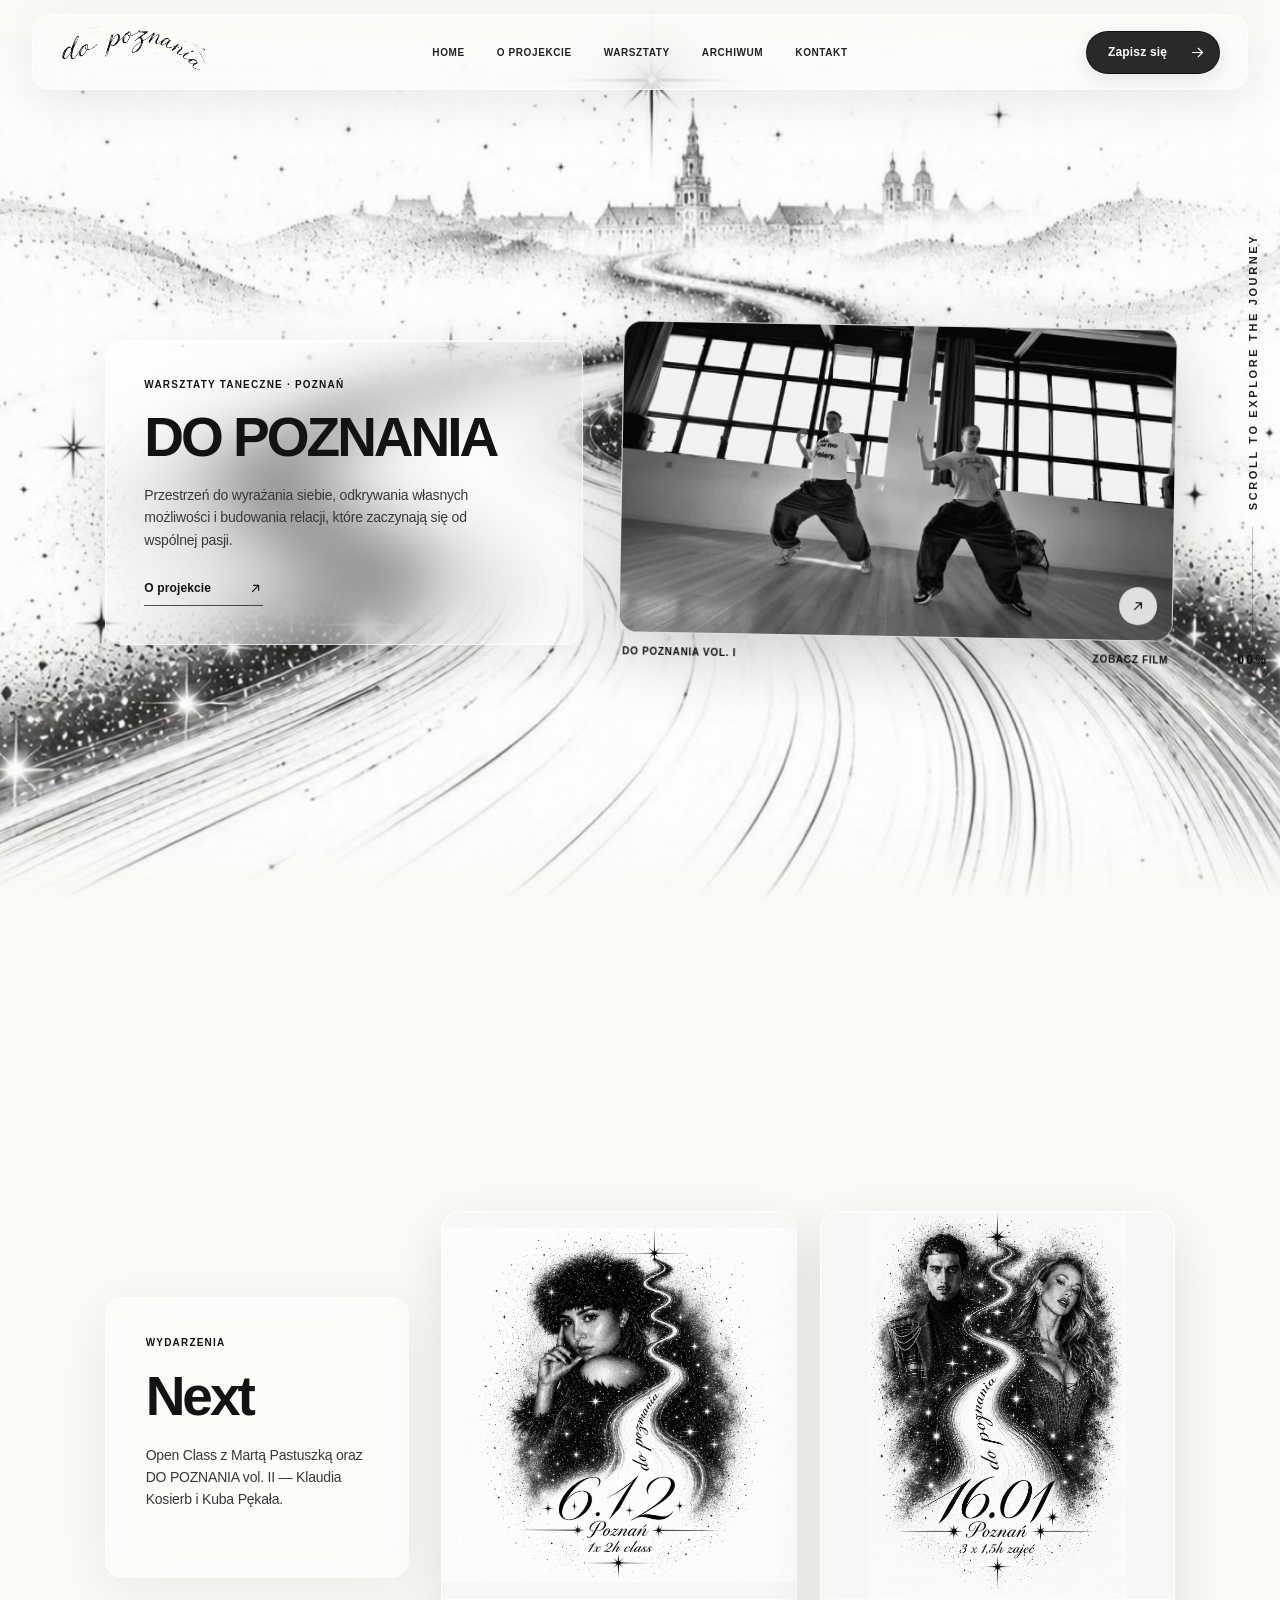
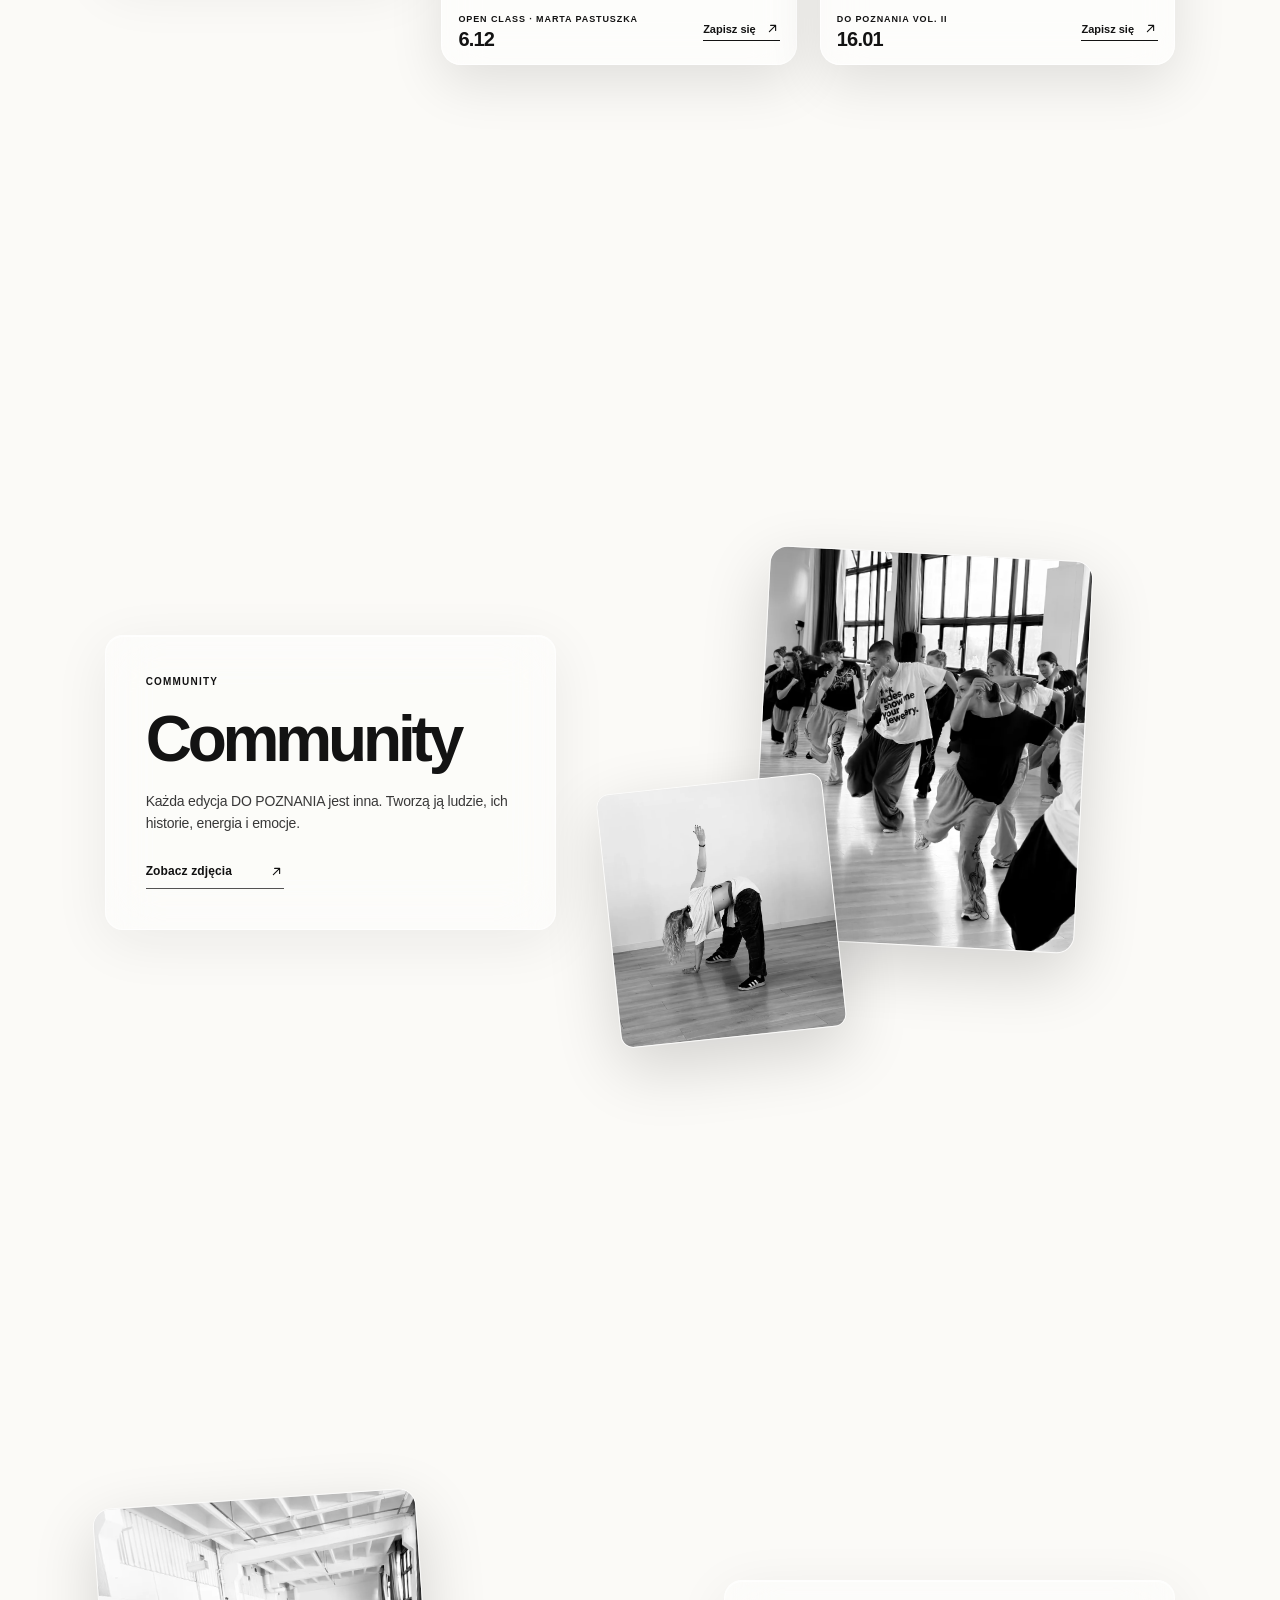
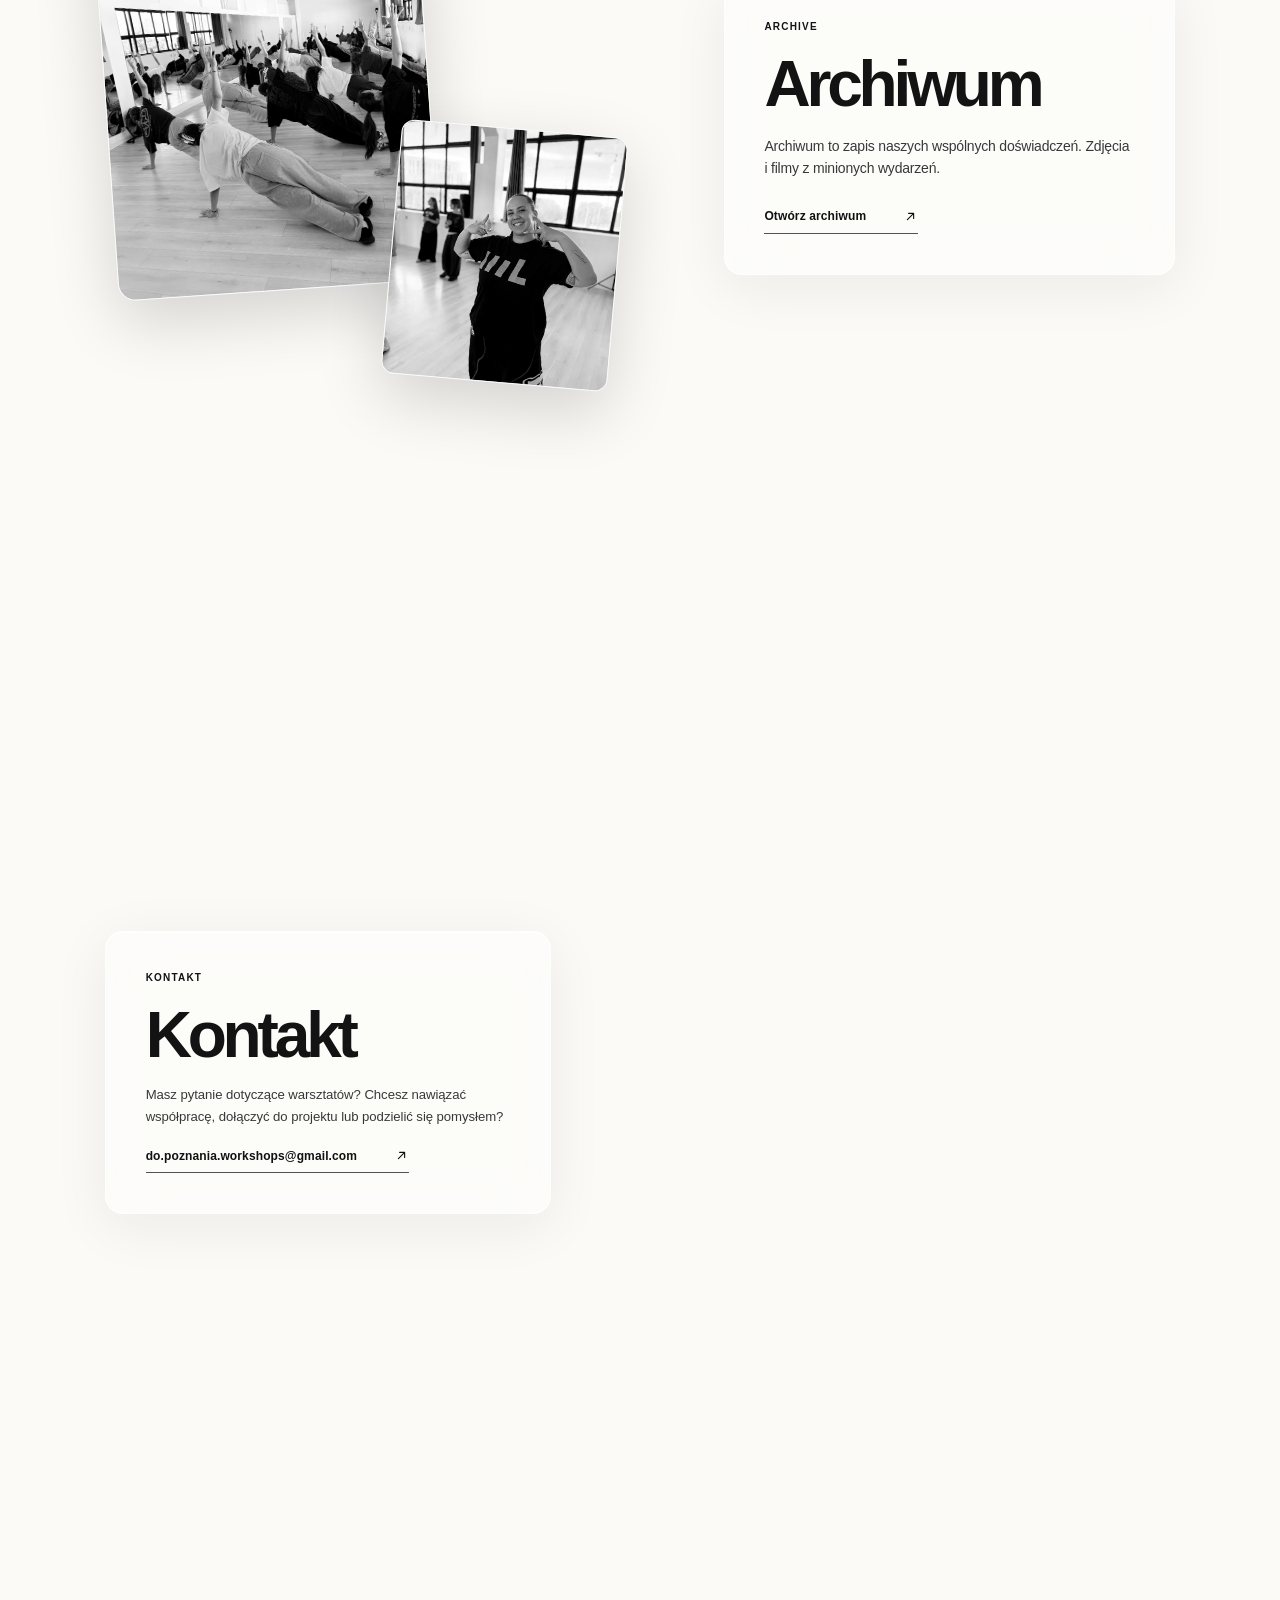
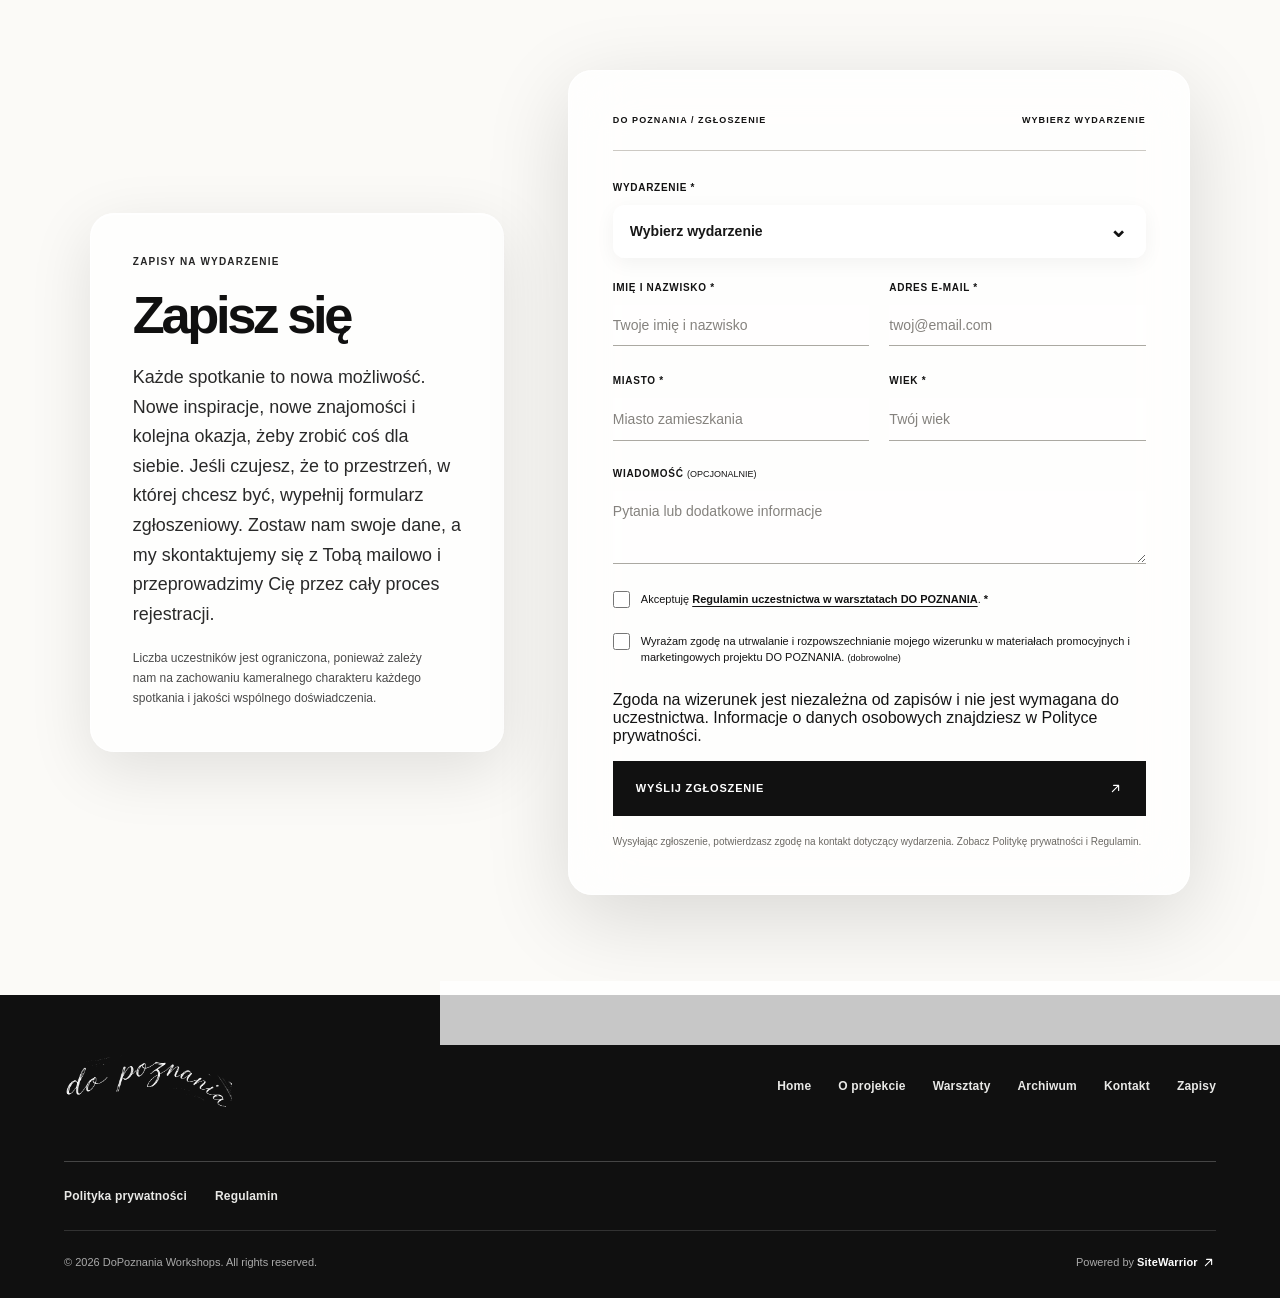
==== commit 9b02ceef: "Update index.html" ====
--- a/index.html
+++ b/index.html
@@ -17,7 +17,7 @@
 <main>
 <div class="journey" id="journey">
 <div aria-hidden="true" class="stage"><div class="stage__media" id="stageMedia"><video autoplay="" disablepictureinpicture="" id="roadVideo" loop="" muted="" playsinline="" poster="./assets/road-poster.jpg" preload="auto" webkit-playsinline=""><source src="./assets/road-scroll.mp4" type="video/mp4"/></video><div class="stage__fallback"></div></div><div class="stage__wash"></div><div class="stage__grain"></div><div class="stage__topshade"></div><div class="stage__bottomshade"></div></div>
-<section aria-labelledby="h-start" class="chapter chapter--hero" data-chapter="0" id="start"><div class="chapter__inner hero__inner"><div class="chapter__card"><span class="eyebrow">WARSZTATY TANECZNE · POZNAŃ</span><h1 id="h-start">do Poznania</h1><p class="chapter__body">Przestrzeń do wyrażania siebie, odkrywania własnych możliwości i budowania relacji, które zaczynają się od wspólnej pasji.</p><a class="chapter__link" href="./o-projekcie.html">O projekcie <svg aria-hidden="true" class="icon-arrow" fill="none" viewBox="0 0 24 24"><path d="M7 17 17 7M9 7h8v8" stroke="currentColor" stroke-linecap="round" stroke-linejoin="round" stroke-width="1.8"></path></svg></a></div><a aria-label="Zobacz film z pierwszej edycji do Poznania w archiwum" class="hero-film" href="./archiwum.html?edycja=vol-i&amp;typ=video"><div class="hero-film__visual"><video aria-label="Fragment zajęć do Poznania vol. I" autoplay="" id="heroDanceVideo" loop="" muted="" playsinline="" poster="./assets/vol-i-film-cover.jpg" preload="auto" webkit-playsinline=""><source src="./assets/vol-i-dance-film.mp4" type="video/mp4"/></video><span aria-hidden="true" class="hero-film__play"><svg aria-hidden="true" class="icon-arrow" fill="none" viewBox="0 0 24 24"><path d="M7 17 17 7M9 7h8v8" stroke="currentColor" stroke-linecap="round" stroke-linejoin="round" stroke-width="1.8"></path></svg></span></div><div class="hero-film__meta"><span>DO POZNANIA VOL. I</span><span>ZOBACZ FILM</span></div></a></div></section>
+<section aria-labelledby="h-start" class="chapter chapter--hero" data-chapter="0" id="start"><div class="chapter__inner hero__inner"><div class="chapter__card"><span class="eyebrow">WARSZTATY TANECZNE · POZNAŃ</span><h1 id="h-start">DO POZNANIA</h1><p class="chapter__body">Przestrzeń do wyrażania siebie, odkrywania własnych możliwości i budowania relacji, które zaczynają się od wspólnej pasji.</p><a class="chapter__link" href="./o-projekcie.html">O projekcie <svg aria-hidden="true" class="icon-arrow" fill="none" viewBox="0 0 24 24"><path d="M7 17 17 7M9 7h8v8" stroke="currentColor" stroke-linecap="round" stroke-linejoin="round" stroke-width="1.8"></path></svg></a></div><a aria-label="Zobacz film z pierwszej edycji do Poznania w archiwum" class="hero-film" href="./archiwum.html?edycja=vol-i&amp;typ=video"><div class="hero-film__visual"><video aria-label="Fragment zajęć do Poznania vol. I" autoplay="" id="heroDanceVideo" loop="" muted="" playsinline="" poster="./assets/vol-i-film-cover.jpg" preload="auto" webkit-playsinline=""><source src="./assets/vol-i-dance-film.mp4" type="video/mp4"/></video><span aria-hidden="true" class="hero-film__play"><svg aria-hidden="true" class="icon-arrow" fill="none" viewBox="0 0 24 24"><path d="M7 17 17 7M9 7h8v8" stroke="currentColor" stroke-linecap="round" stroke-linejoin="round" stroke-width="1.8"></path></svg></span></div><div class="hero-film__meta"><span>DO POZNANIA VOL. I</span><span>ZOBACZ FILM</span></div></a></div></section>
 <section aria-labelledby="h-workshops" class="chapter chapter--workshops" data-chapter="1" id="upcoming">
 <div class="chapter__inner events-layout">
 <div class="events-intro chapter__card"><span class="eyebrow">WYDARZENIA</span><h2 id="h-workshops">Next</h2><p class="chapter__body">Open Class z Martą Pastuszką oraz DO POZNANIA vol. II — Klaudia Kosierb i Kuba Pękała.</p></div>
@@ -40,7 +40,11 @@
 <div class="form-grid"><label class="field"><span>IMIĘ I NAZWISKO *</span><input autocomplete="name" maxlength="100" name="name" placeholder="Twoje imię i nazwisko" required="" type="text"/></label><label class="field"><span>ADRES E-MAIL *</span><input autocomplete="email" maxlength="200" name="email" placeholder="twoj@email.com" required="" type="email"/></label></div>
 <div class="form-grid form-grid--details"><label class="field"><span>MIASTO *</span><input autocomplete="address-level2" maxlength="100" name="miasto" placeholder="Miasto zamieszkania" required="" type="text"/></label><label class="field"><span>WIEK *</span><input inputmode="numeric" max="120" min="1" name="wiek" placeholder="Twój wiek" required="" type="number"/></label></div>
 <label class="field"><span>WIADOMOŚĆ <small>(OPCJONALNIE)</small></span><textarea maxlength="1200" name="message" placeholder="Pytania lub dodatkowe informacje" rows="3"></textarea></label>
-<label class="consent"><input name="accept-regulamin" required="" type="checkbox" value="yes"/><span>Akceptuję <a href="./regulamin.html" rel="noopener" target="_blank">Regulamin zapisów na wydarzenie</a> oraz zapoznałem/am się z <a href="./polityka-prywatnosci.html" rel="noopener" target="_blank">Polityką prywatności</a>. *</span></label>
+<div class="consent-group" role="group" aria-label="Zgody i akceptacje">
+<label class="consent"><input name="accept-regulamin" required type="checkbox" value="yes"/><span>Akceptuję <a href="./regulamin.html" rel="noopener" target="_blank">Regulamin uczestnictwa w warsztatach DO POZNANIA</a>. <strong aria-label="Pole wymagane">*</strong></span></label>
+<label class="consent"><input name="zgoda-wizerunek" type="checkbox" value="tak"/><span>Wyrażam zgodę na utrwalanie i rozpowszechnianie mojego wizerunku w materiałach promocyjnych i marketingowych projektu DO POZNANIA. <small>(dobrowolne)</small></span></label>
+<p class="consent-hint">Zgoda na wizerunek jest niezależna od zapisów i nie jest wymagana do uczestnictwa. Informacje o danych osobowych znajdziesz w <a href="./polityka-prywatnosci.html" target="_blank" rel="noopener">Polityce prywatności</a>.</p>
+</div>
 <button class="submit-cta" id="registrationSubmit" type="submit"><span>WYŚLIJ ZGŁOSZENIE</span><svg aria-hidden="true" class="icon-arrow" fill="none" viewBox="0 0 24 24"><path d="M7 17 17 7M9 7h8v8" stroke="currentColor" stroke-linecap="round" stroke-linejoin="round" stroke-width="1.8"></path></svg></button>
 <p class="form-error" hidden="" id="formError" role="alert">Nie udało się wysłać zgłoszenia. Spróbuj ponownie.</p>
 <p class="form-disclaimer">Wysyłając zgłoszenie, potwierdzasz zgodę na kontakt dotyczący wydarzenia. Zobacz <a href="./polityka-prywatnosci.html">Politykę prywatności</a> i <a href="./regulamin.html">Regulamin</a>.</p>
--- a/styles.css
+++ b/styles.css
@@ -59,6 +59,11 @@
 .chapter__link{border:0;border-bottom:1px solid rgba(10,10,10,.7);background:transparent;padding:0 0 9px;font-size:12px;font-weight:700;letter-spacing:.01em;display:inline-flex;align-items:center;gap:37px;transition:gap .22s,opacity .22s;color:#111;cursor:pointer}
 .chapter__link:hover{gap:47px;opacity:.66}
 .chapter__link span{font-size:17px}
+.icon-arrow{width:15px;height:15px;display:inline-block;vertical-align:middle;flex:0 0 auto}
+.chapter__link .icon-arrow,.event-tile__info a .icon-arrow,.footer-bottom .icon-arrow,.submit-cta .icon-arrow,.thankyou .icon-arrow{width:15px;height:15px}
+.hero-film__play .icon-arrow{width:16px;height:16px}
+.overlay nav a .icon-arrow{width:17px;height:17px}
+.icon-arrow--solid{width:16px;height:16px}
 .chapter--idea .chapter__inner,.chapter--community .chapter__inner{display:flex;justify-content:flex-start}
 .chapter--workshops .chapter__inner,.chapter--archive .chapter__inner{display:flex;justify-content:flex-end}
 .chapter--destination .chapter__inner{display:flex;justify-content:flex-start}
@@ -203,7 +208,7 @@
 .hero-film:hover{transform:rotate(0deg) translateY(-7px)}
 .hero-film__visual{position:relative;aspect-ratio:4/5;overflow:hidden;border-radius:20px;background:#141414;box-shadow:0 22px 70px rgba(0,0,0,.18);border:1px solid rgba(255,255,255,.86)}
 .hero-film video{display:block;width:100%;height:100%;object-fit:cover;object-position:center;filter:grayscale(1);pointer-events:none}
-.hero-film__play{position:absolute;bottom:15px;right:15px;width:38px;height:38px;border-radius:50%;background:rgba(255,255,255,.82);backdrop-filter:blur(15px);display:grid;place-items:center;font-size:19px}
+.hero-film__play{position:absolute;bottom:15px;right:15px;width:38px;height:38px;border-radius:50%;background:rgba(255,255,255,.82);backdrop-filter:blur(15px);display:grid;place-items:center;font-size:19px;color:#111}
 .hero-film__meta{display:flex;justify-content:space-between;gap:12px;padding:12px 4px 0;font-size:9px;font-weight:750;letter-spacing:.07em}
 .chapter--archive .journey-photo-cluster{z-index:2}
 .registration-event-preview{margin-top:23px;width:min(250px,100%);animation:posterReveal .35s ease both}
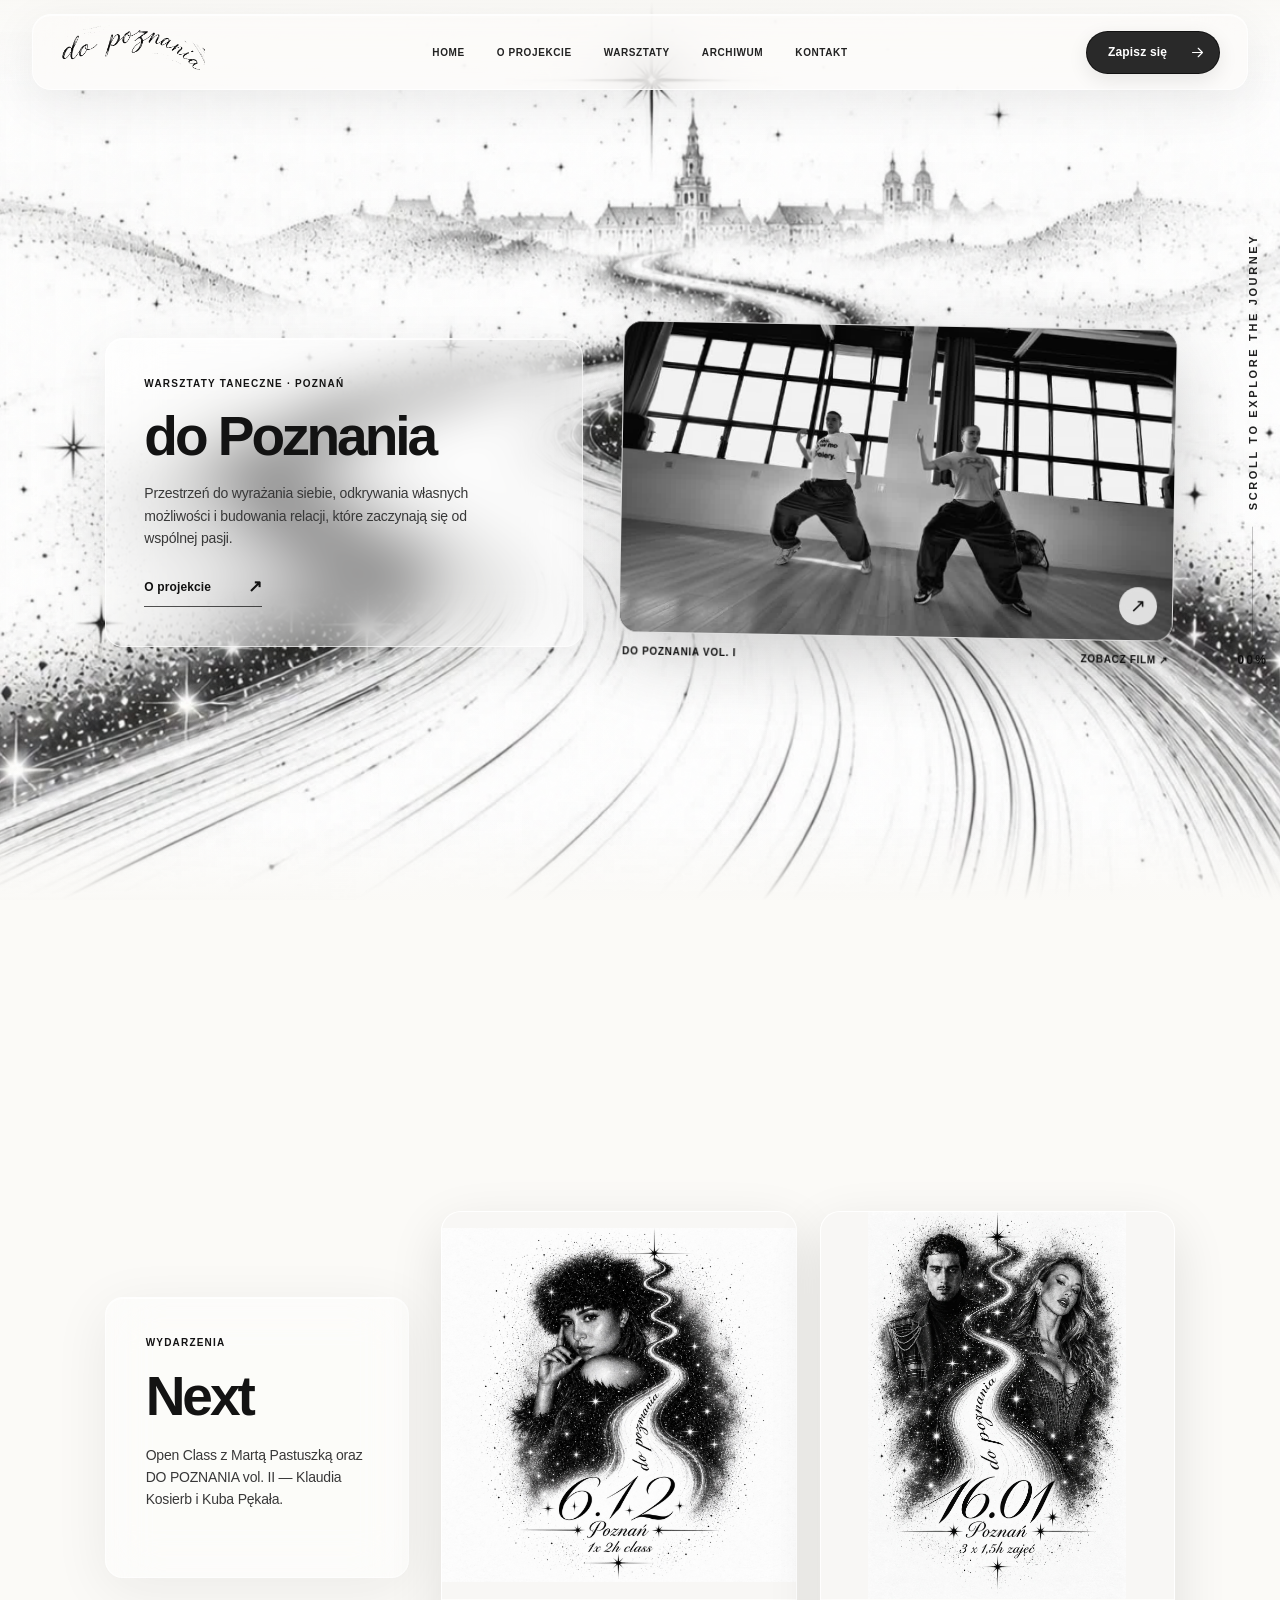
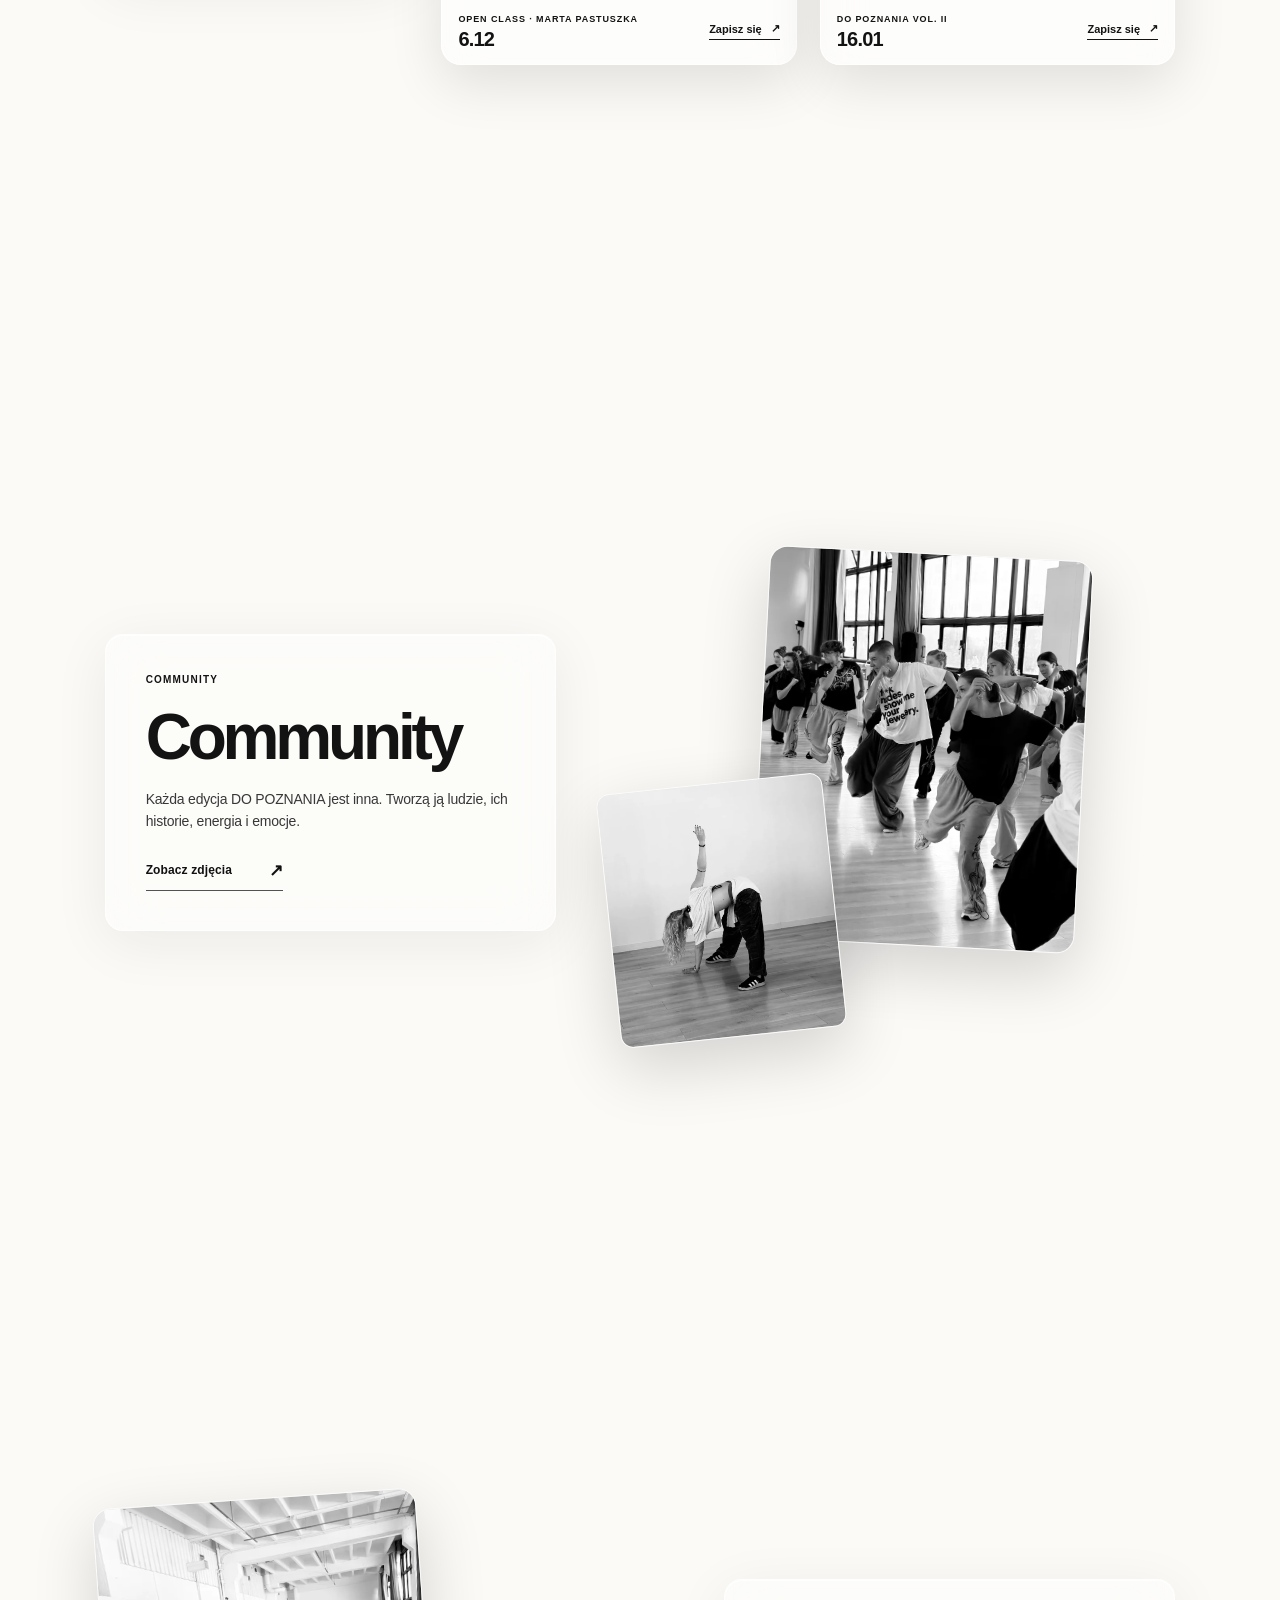
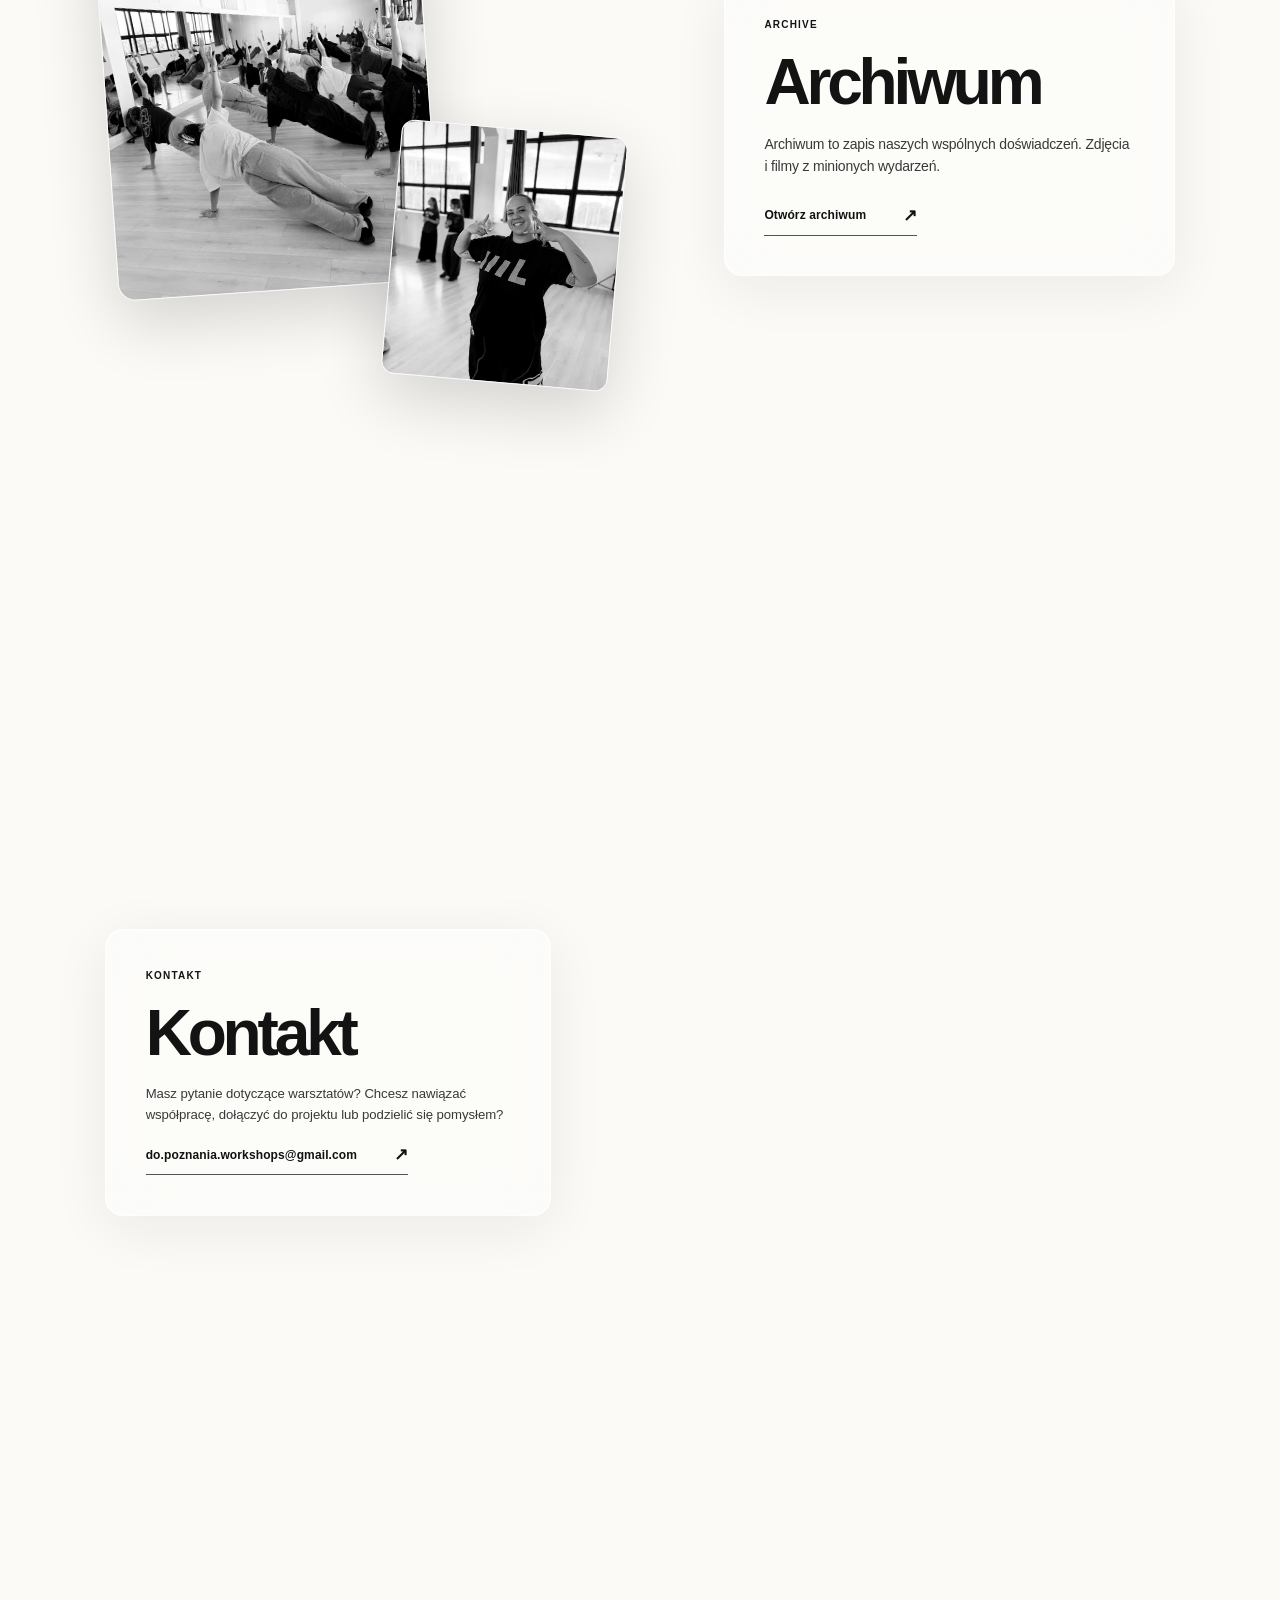
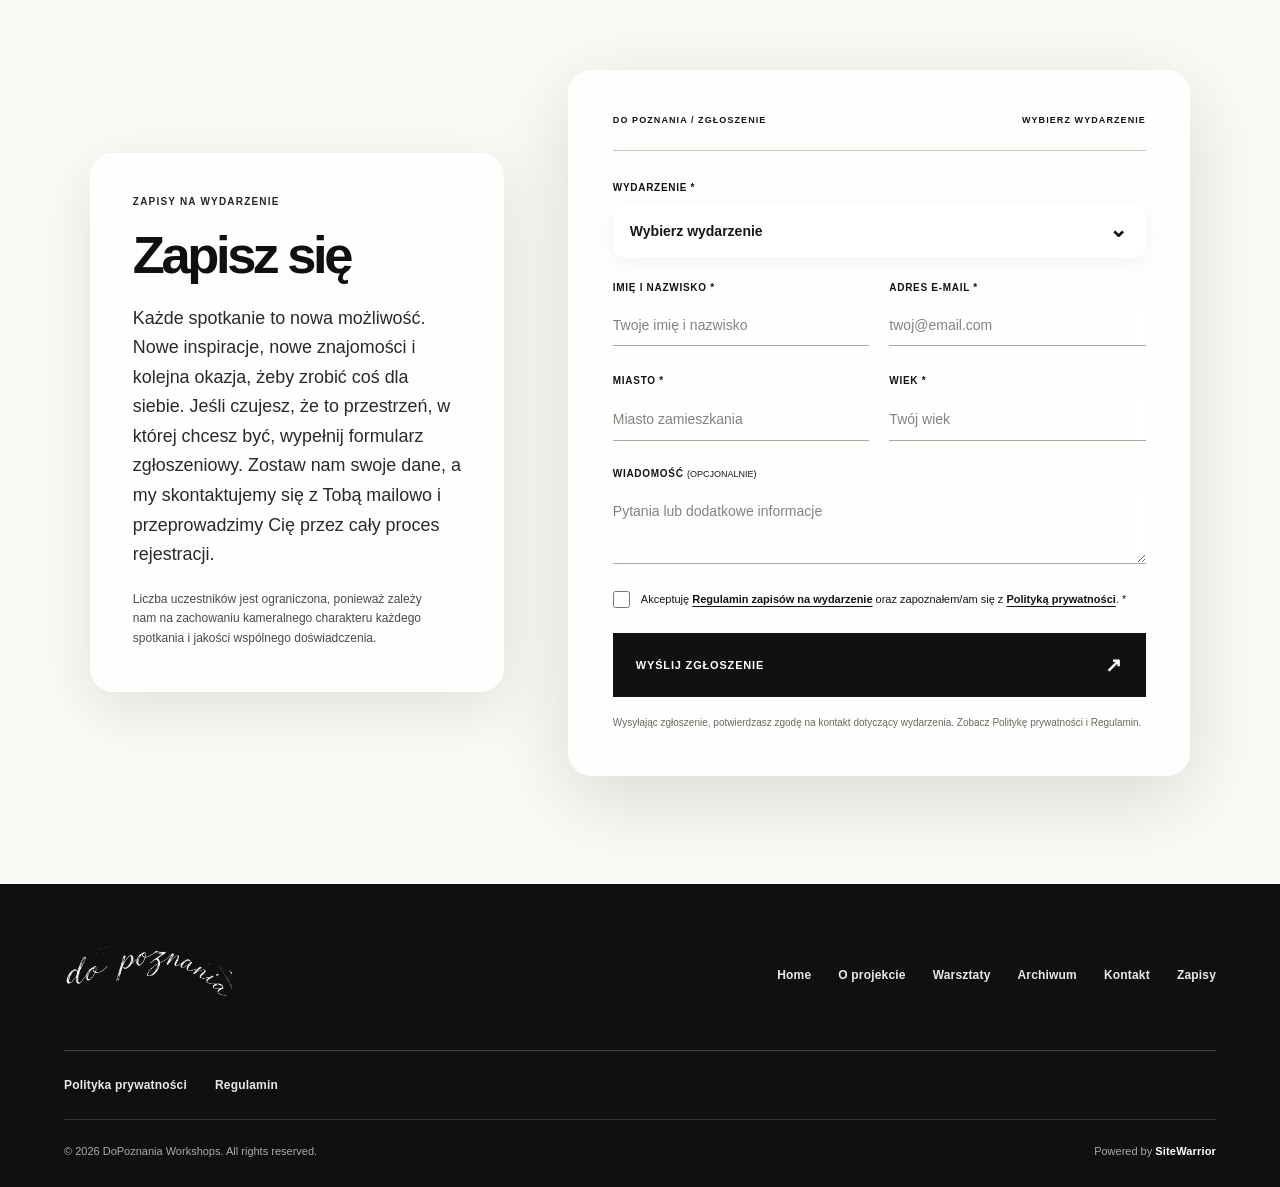
==== commit 0d9fea7b: "Update index.html" ====
--- a/index.html
+++ b/index.html
@@ -17,45 +17,41 @@
 <main>
 <div class="journey" id="journey">
 <div aria-hidden="true" class="stage"><div class="stage__media" id="stageMedia"><video autoplay="" disablepictureinpicture="" id="roadVideo" loop="" muted="" playsinline="" poster="./assets/road-poster.jpg" preload="auto" webkit-playsinline=""><source src="./assets/road-scroll.mp4" type="video/mp4"/></video><div class="stage__fallback"></div></div><div class="stage__wash"></div><div class="stage__grain"></div><div class="stage__topshade"></div><div class="stage__bottomshade"></div></div>
-<section aria-labelledby="h-start" class="chapter chapter--hero" data-chapter="0" id="start"><div class="chapter__inner hero__inner"><div class="chapter__card"><span class="eyebrow">WARSZTATY TANECZNE · POZNAŃ</span><h1 id="h-start">DO POZNANIA</h1><p class="chapter__body">Przestrzeń do wyrażania siebie, odkrywania własnych możliwości i budowania relacji, które zaczynają się od wspólnej pasji.</p><a class="chapter__link" href="./o-projekcie.html">O projekcie <svg aria-hidden="true" class="icon-arrow" fill="none" viewBox="0 0 24 24"><path d="M7 17 17 7M9 7h8v8" stroke="currentColor" stroke-linecap="round" stroke-linejoin="round" stroke-width="1.8"></path></svg></a></div><a aria-label="Zobacz film z pierwszej edycji do Poznania w archiwum" class="hero-film" href="./archiwum.html?edycja=vol-i&amp;typ=video"><div class="hero-film__visual"><video aria-label="Fragment zajęć do Poznania vol. I" autoplay="" id="heroDanceVideo" loop="" muted="" playsinline="" poster="./assets/vol-i-film-cover.jpg" preload="auto" webkit-playsinline=""><source src="./assets/vol-i-dance-film.mp4" type="video/mp4"/></video><span aria-hidden="true" class="hero-film__play"><svg aria-hidden="true" class="icon-arrow" fill="none" viewBox="0 0 24 24"><path d="M7 17 17 7M9 7h8v8" stroke="currentColor" stroke-linecap="round" stroke-linejoin="round" stroke-width="1.8"></path></svg></span></div><div class="hero-film__meta"><span>DO POZNANIA VOL. I</span><span>ZOBACZ FILM</span></div></a></div></section>
+<section aria-labelledby="h-start" class="chapter chapter--hero" data-chapter="0" id="start"><div class="chapter__inner hero__inner"><div class="chapter__card"><span class="eyebrow">WARSZTATY TANECZNE · POZNAŃ</span><h1 id="h-start">do Poznania</h1><p class="chapter__body">Przestrzeń do wyrażania siebie, odkrywania własnych możliwości i budowania relacji, które zaczynają się od wspólnej pasji.</p><a class="chapter__link" href="./o-projekcie.html">O projekcie <span aria-hidden="true">↗</span></a></div><a aria-label="Zobacz film z pierwszej edycji do Poznania w archiwum" class="hero-film" href="./archiwum.html?edycja=vol-i&amp;typ=video"><div class="hero-film__visual"><video aria-label="Fragment zajęć do Poznania vol. I" autoplay="" id="heroDanceVideo" loop="" muted="" playsinline="" poster="./assets/vol-i-film-cover.jpg" preload="auto" webkit-playsinline=""><source src="./assets/vol-i-dance-film.mp4" type="video/mp4"/></video><span aria-hidden="true" class="hero-film__play">↗</span></div><div class="hero-film__meta"><span>DO POZNANIA VOL. I</span><span>ZOBACZ FILM ↗</span></div></a></div></section>
 <section aria-labelledby="h-workshops" class="chapter chapter--workshops" data-chapter="1" id="upcoming">
 <div class="chapter__inner events-layout">
 <div class="events-intro chapter__card"><span class="eyebrow">WYDARZENIA</span><h2 id="h-workshops">Next</h2><p class="chapter__body">Open Class z Martą Pastuszką oraz DO POZNANIA vol. II — Klaudia Kosierb i Kuba Pękała.</p></div>
 <div aria-label="Nadchodzące wydarzenia" class="events-gallery">
 
-<article class="event-tile"><a aria-label="Zapisz się na Open Class 6.12" class="event-tile__poster" data-event="open-class-06-12" href="?event=open-class-06-12#zapisz-sie"><img alt="Plakat do Poznania Open Class — 6.12, pojedyncze dwugodzinne zajęcia" loading="eager" src="./assets/poster-open-class-06-12.jpg"/></a><div class="event-tile__info"><div><span>OPEN CLASS · MARTA PASTUSZKA</span><strong>6.12</strong></div><a data-event="open-class-06-12" href="?event=open-class-06-12#zapisz-sie">Zapisz się <svg aria-hidden="true" class="icon-arrow" fill="none" viewBox="0 0 24 24"><path d="M7 17 17 7M9 7h8v8" stroke="currentColor" stroke-linecap="round" stroke-linejoin="round" stroke-width="1.8"></path></svg></a></div></article><article class="event-tile"><a aria-label="Zapisz się na warsztaty 16.01" class="event-tile__poster" data-event="workshops-16-01" href="?event=workshops-16-01#zapisz-sie"><img alt="Plakat warsztatów do Poznania — 16.01, 3 × 1,5 godziny zajęć" loading="lazy" src="./assets/poster-warsztaty-16-01.jpg"/></a><div class="event-tile__info"><div><span>DO POZNANIA VOL. II</span><strong>16.01</strong></div><a data-event="workshops-16-01" href="?event=workshops-16-01#zapisz-sie">Zapisz się <svg aria-hidden="true" class="icon-arrow" fill="none" viewBox="0 0 24 24"><path d="M7 17 17 7M9 7h8v8" stroke="currentColor" stroke-linecap="round" stroke-linejoin="round" stroke-width="1.8"></path></svg></a></div></article>
+<article class="event-tile"><a aria-label="Zapisz się na Open Class 6.12" class="event-tile__poster" data-event="open-class-06-12" href="?event=open-class-06-12#zapisz-sie"><img alt="Plakat do Poznania Open Class — 6.12, pojedyncze dwugodzinne zajęcia" loading="eager" src="./assets/poster-open-class-06-12.jpg"/></a><div class="event-tile__info"><div><span>OPEN CLASS · MARTA PASTUSZKA</span><strong>6.12</strong></div><a data-event="open-class-06-12" href="?event=open-class-06-12#zapisz-sie">Zapisz się <span aria-hidden="true">↗</span></a></div></article><article class="event-tile"><a aria-label="Zapisz się na warsztaty 16.01" class="event-tile__poster" data-event="workshops-16-01" href="?event=workshops-16-01#zapisz-sie"><img alt="Plakat warsztatów do Poznania — 16.01, 3 × 1,5 godziny zajęć" loading="lazy" src="./assets/poster-warsztaty-16-01.jpg"/></a><div class="event-tile__info"><div><span>DO POZNANIA VOL. II</span><strong>16.01</strong></div><a data-event="workshops-16-01" href="?event=workshops-16-01#zapisz-sie">Zapisz się <span aria-hidden="true">↗</span></a></div></article>
 </div>
 </div>
 </section>
-<section aria-labelledby="h-community" class="chapter chapter--community" data-chapter="2" id="community"><div class="chapter__inner split left"><div class="chapter__card"><span class="eyebrow">COMMUNITY</span><h2 id="h-community">Community</h2><p class="chapter__body">Każda edycja DO POZNANIA jest inna. Tworzą ją ludzie, ich historie, energia i emocje.</p><a class="chapter__link" href="./archiwum.html?edycja=vol-i">Zobacz zdjęcia<svg aria-hidden="true" class="icon-arrow" fill="none" viewBox="0 0 24 24"><path d="M7 17 17 7M9 7h8v8" stroke="currentColor" stroke-linecap="round" stroke-linejoin="round" stroke-width="1.8"></path></svg></a></div><div aria-label="Zdjęcia z warsztatów" class="journey-photo-cluster journey-photo-cluster--community"><a aria-label="Zobacz galerię warsztatów" class="journey-photo journey-photo--primary" href="./archiwum.html?edycja=vol-i"><img alt="Uczestnicy podczas wspólnego tańca" loading="lazy" src="assets/warsztaty/img_0456-thumb.webp"/></a><a aria-label="Więcej zdjęć" class="journey-photo journey-photo--secondary" href="./archiwum.html?edycja=vol-i"><img alt="Solowa figura taneczna podczas warsztatów" loading="lazy" src="assets/warsztaty/img_0343-thumb.webp"/></a></div></div></section>
-<section aria-labelledby="h-archive" class="chapter chapter--archive" data-chapter="3" id="archive"><div class="chapter__inner split right"><div class="chapter__card"><span class="eyebrow">ARCHIVE</span><h2 id="h-archive">Archiwum</h2><p class="chapter__body">Archiwum to zapis naszych wspólnych doświadczeń. Zdjęcia i filmy z minionych wydarzeń.</p><a class="chapter__link" href="./archiwum.html">Otwórz archiwum<svg aria-hidden="true" class="icon-arrow" fill="none" viewBox="0 0 24 24"><path d="M7 17 17 7M9 7h8v8" stroke="currentColor" stroke-linecap="round" stroke-linejoin="round" stroke-width="1.8"></path></svg></a></div><div aria-label="Podgląd archiwum" class="journey-photo-cluster journey-photo-cluster--archive"><a aria-label="Otwórz galerię" class="journey-photo journey-photo--primary" href="./archiwum.html?edycja=vol-i"><img alt="Tancerze podczas zajęć w sali" loading="lazy" src="assets/warsztaty/fullsizerender-thumb.webp"/></a><a aria-label="Otwórz zdjęcia" class="journey-photo journey-photo--secondary" href="./archiwum.html?edycja=vol-i"><img alt="Portret uczestniczki warsztatów" loading="lazy" src="assets/warsztaty/img_0746-thumb.webp"/></a></div><div aria-hidden="true" class="chapter__media-tag"><span class="media-marker"><svg aria-hidden="true" class="icon-arrow" fill="none" viewBox="0 0 24 24"><path d="M7 17 17 7M9 7h8v8" stroke="currentColor" stroke-linecap="round" stroke-linejoin="round" stroke-width="1.8"></path></svg></span> DO POZNANIA VOL. I</div></div></section>
-<section aria-labelledby="h-destination" class="chapter chapter--destination" data-chapter="4" id="contact"><div class="chapter__inner finish"><div class="chapter__card"><span class="eyebrow">KONTAKT</span><h2 id="h-destination">Kontakt</h2><p class="chapter__body">Masz pytanie dotyczące warsztatów? Chcesz nawiązać współpracę, dołączyć do projektu lub podzielić się pomysłem?</p><a class="chapter__link" href="mailto:do.poznania.workshops@gmail.com">do.poznania.workshops@gmail.com <svg aria-hidden="true" class="icon-arrow" fill="none" viewBox="0 0 24 24"><path d="M7 17 17 7M9 7h8v8" stroke="currentColor" stroke-linecap="round" stroke-linejoin="round" stroke-width="1.8"></path></svg></a></div></div></section>
+<section aria-labelledby="h-community" class="chapter chapter--community" data-chapter="2" id="community"><div class="chapter__inner split left"><div class="chapter__card"><span class="eyebrow">COMMUNITY</span><h2 id="h-community">Community</h2><p class="chapter__body">Każda edycja DO POZNANIA jest inna. Tworzą ją ludzie, ich historie, energia i emocje.</p><a class="chapter__link" href="./archiwum.html?edycja=vol-i">Zobacz zdjęcia<span aria-hidden="true">↗</span></a></div><div aria-label="Zdjęcia z warsztatów" class="journey-photo-cluster journey-photo-cluster--community"><a aria-label="Zobacz galerię warsztatów" class="journey-photo journey-photo--primary" href="./archiwum.html?edycja=vol-i"><img alt="Uczestnicy podczas wspólnego tańca" loading="lazy" src="assets/warsztaty/img_0456-thumb.webp"/></a><a aria-label="Więcej zdjęć" class="journey-photo journey-photo--secondary" href="./archiwum.html?edycja=vol-i"><img alt="Solowa figura taneczna podczas warsztatów" loading="lazy" src="assets/warsztaty/img_0343-thumb.webp"/></a></div></div></section>
+<section aria-labelledby="h-archive" class="chapter chapter--archive" data-chapter="3" id="archive"><div class="chapter__inner split right"><div class="chapter__card"><span class="eyebrow">ARCHIVE</span><h2 id="h-archive">Archiwum</h2><p class="chapter__body">Archiwum to zapis naszych wspólnych doświadczeń. Zdjęcia i filmy z minionych wydarzeń.</p><a class="chapter__link" href="./archiwum.html">Otwórz archiwum<span aria-hidden="true">↗</span></a></div><div aria-label="Podgląd archiwum" class="journey-photo-cluster journey-photo-cluster--archive"><a aria-label="Otwórz galerię" class="journey-photo journey-photo--primary" href="./archiwum.html?edycja=vol-i"><img alt="Tancerze podczas zajęć w sali" loading="lazy" src="assets/warsztaty/fullsizerender-thumb.webp"/></a><a aria-label="Otwórz zdjęcia" class="journey-photo journey-photo--secondary" href="./archiwum.html?edycja=vol-i"><img alt="Portret uczestniczki warsztatów" loading="lazy" src="assets/warsztaty/img_0746-thumb.webp"/></a></div><div aria-hidden="true" class="chapter__media-tag"><span class="media-marker">↗</span> DO POZNANIA VOL. I</div></div></section>
+<section aria-labelledby="h-destination" class="chapter chapter--destination" data-chapter="4" id="contact"><div class="chapter__inner finish"><div class="chapter__card"><span class="eyebrow">KONTAKT</span><h2 id="h-destination">Kontakt</h2><p class="chapter__body">Masz pytanie dotyczące warsztatów? Chcesz nawiązać współpracę, dołączyć do projektu lub podzielić się pomysłem?</p><a class="chapter__link" href="mailto:do.poznania.workshops@gmail.com">do.poznania.workshops@gmail.com <span aria-hidden="true">↗</span></a></div></div></section>
 <section aria-labelledby="registration-title" class="chapter chapter--registration" data-chapter="5" id="zapisz-sie">
 <div class="registration-layout">
 <div class="registration-intro registration-intro--glass"><span class="eyebrow">ZAPISY NA WYDARZENIE</span><h2 id="registration-title">Zapisz się</h2><p>Każde spotkanie to nowa możliwość. Nowe inspiracje, nowe znajomości i kolejna okazja, żeby zrobić coś dla siebie. Jeśli czujesz, że to przestrzeń, w której chcesz być, wypełnij formularz zgłoszeniowy. Zostaw nam swoje dane, a my skontaktujemy się z Tobą mailowo i przeprowadzimy Cię przez cały proces rejestracji.</p><span class="registration-note">Liczba uczestników jest ograniczona, ponieważ zależy nam na zachowaniu kameralnego charakteru każdego spotkania i jakości wspólnego doświadczenia.</span><div aria-live="polite" class="registration-event-preview" hidden="" id="registrationEventPreview"><div class="registration-event-preview__image"><img alt="Plakat wybranego wydarzenia" id="registrationEventPoster" loading="lazy" src="./assets/poster-warsztaty-16-01.jpg"/></div><div class="registration-event-preview__meta"><span>WYBRANE WYDARZENIE</span><strong id="registrationEventName">Warsztaty · 16.01</strong></div></div></div>
 <div class="registration-glass">
 <div class="form-top"><span>DO POZNANIA / ZGŁOSZENIE</span><span>WYBIERZ WYDARZENIE</span></div>
 <form action="https://formspree.io/f/mgakazqv" id="registrationForm" method="POST" name="zapisy">
-<label class="field field--event"><span>WYDARZENIE *</span><span class="select-shell"><select id="eventSelect" name="wydarzenie" required=""><option disabled="" selected="" value="">Wybierz wydarzenie</option><option data-event="workshops-16-01" value="DO POZNANIA vol. II — 16.01 — 250 zł">DO POZNANIA vol. II · 16.01 · 250 zł</option><option data-event="open-class-06-12" value="Open Class — Marta Pastuszka — 6.12 — 100 zł">Open Class z Martą Pastuszką · 6.12 · 100 zł</option></select><span aria-hidden="true" class="select-chevron">⌄</span></span></label>
+<label class="field field--event"><span>WYDARZENIE *</span><span class="select-shell"><select id="eventSelect" name="wydarzenie" required=""><option disabled="" selected="" value="">Wybierz wydarzenie</option><option data-event="workshops-16-01" value="DO POZNANIA vol. II — 16.01 — 250 zł">DO POZNANIA vol. II · 16.01 · 250 zł</option><option data-event="open-class-06-12" value="Open Class — Marta Pastuszka — 6.12">Open Class z Martą Pastuszką · 6.12</option></select><span aria-hidden="true" class="select-chevron">⌄</span></span></label>
 <div class="form-grid"><label class="field"><span>IMIĘ I NAZWISKO *</span><input autocomplete="name" maxlength="100" name="name" placeholder="Twoje imię i nazwisko" required="" type="text"/></label><label class="field"><span>ADRES E-MAIL *</span><input autocomplete="email" maxlength="200" name="email" placeholder="twoj@email.com" required="" type="email"/></label></div>
 <div class="form-grid form-grid--details"><label class="field"><span>MIASTO *</span><input autocomplete="address-level2" maxlength="100" name="miasto" placeholder="Miasto zamieszkania" required="" type="text"/></label><label class="field"><span>WIEK *</span><input inputmode="numeric" max="120" min="1" name="wiek" placeholder="Twój wiek" required="" type="number"/></label></div>
 <label class="field"><span>WIADOMOŚĆ <small>(OPCJONALNIE)</small></span><textarea maxlength="1200" name="message" placeholder="Pytania lub dodatkowe informacje" rows="3"></textarea></label>
-<div class="consent-group" role="group" aria-label="Zgody i akceptacje">
-<label class="consent"><input name="accept-regulamin" required type="checkbox" value="yes"/><span>Akceptuję <a href="./regulamin.html" rel="noopener" target="_blank">Regulamin uczestnictwa w warsztatach DO POZNANIA</a>. <strong aria-label="Pole wymagane">*</strong></span></label>
-<label class="consent"><input name="zgoda-wizerunek" type="checkbox" value="tak"/><span>Wyrażam zgodę na utrwalanie i rozpowszechnianie mojego wizerunku w materiałach promocyjnych i marketingowych projektu DO POZNANIA. <small>(dobrowolne)</small></span></label>
-<p class="consent-hint">Zgoda na wizerunek jest niezależna od zapisów i nie jest wymagana do uczestnictwa. Informacje o danych osobowych znajdziesz w <a href="./polityka-prywatnosci.html" target="_blank" rel="noopener">Polityce prywatności</a>.</p>
-</div>
-<button class="submit-cta" id="registrationSubmit" type="submit"><span>WYŚLIJ ZGŁOSZENIE</span><svg aria-hidden="true" class="icon-arrow" fill="none" viewBox="0 0 24 24"><path d="M7 17 17 7M9 7h8v8" stroke="currentColor" stroke-linecap="round" stroke-linejoin="round" stroke-width="1.8"></path></svg></button>
+<label class="consent"><input name="accept-regulamin" required="" type="checkbox" value="yes"/><span>Akceptuję <a href="./regulamin.html" rel="noopener" target="_blank">Regulamin zapisów na wydarzenie</a> oraz zapoznałem/am się z <a href="./polityka-prywatnosci.html" rel="noopener" target="_blank">Polityką prywatności</a>. *</span></label>
+<button class="submit-cta" id="registrationSubmit" type="submit"><span>WYŚLIJ ZGŁOSZENIE</span><span aria-hidden="true">↗</span></button>
 <p class="form-error" hidden="" id="formError" role="alert">Nie udało się wysłać zgłoszenia. Spróbuj ponownie.</p>
 <p class="form-disclaimer">Wysyłając zgłoszenie, potwierdzasz zgodę na kontakt dotyczący wydarzenia. Zobacz <a href="./polityka-prywatnosci.html">Politykę prywatności</a> i <a href="./regulamin.html">Regulamin</a>.</p>
 </form>
-<div aria-live="polite" class="form-success" hidden="" id="formSuccess" role="status"><span class="form-success__symbol">✳</span><span class="eyebrow">DO POZNANIA / ZAPISY</span><h3>Dziękujemy za zgłoszenie.</h3><p>Twoja wiadomość została wysłana. Do zobaczenia na wydarzeniu!</p><a href="#start">Wróć na początek <svg aria-hidden="true" class="icon-arrow" fill="none" viewBox="0 0 24 24"><path d="M7 17 17 7M9 7h8v8" stroke="currentColor" stroke-linecap="round" stroke-linejoin="round" stroke-width="1.8"></path></svg></a></div>
+<div aria-live="polite" class="form-success" hidden="" id="formSuccess" role="status"><span class="form-success__symbol">✳</span><span class="eyebrow">DO POZNANIA / ZAPISY</span><h3>Dziękujemy za zgłoszenie.</h3><p>Twoja wiadomość została wysłana. Do zobaczenia na wydarzeniu!</p><a href="#start">Wróć na początek <span aria-hidden="true">↗</span></a></div>
 </div>
 </div>
 </section></div>
 </main>
-<footer class="site-footer"><div class="footer-main"><a class="footer-brand" href="./index.html#start"><img alt="do Poznania" src="./assets/logo-white-footer.png"/></a><nav aria-label="Nawigacja stopki" class="footer-links"><a href="./index.html">Home</a><a href="./o-projekcie.html">O projekcie</a><a href="./warsztaty.html">Warsztaty</a><a href="./archiwum.html">Archiwum</a><a href="./index.html#contact">Kontakt</a><a href="./index.html#zapisz-sie">Zapisy</a></nav></div><div class="footer-legal"><a href="./polityka-prywatnosci.html">Polityka prywatności</a><a href="./regulamin.html">Regulamin</a></div><div class="footer-bottom"><span>© 2026 DoPoznania Workshops. All rights reserved.</span><span>Powered by <a href="https://www.sitewarrior.eu/" rel="noopener noreferrer" target="_blank">SiteWarrior <svg aria-hidden="true" class="icon-arrow" fill="none" viewBox="0 0 24 24"><path d="M7 17 17 7M9 7h8v8" stroke="currentColor" stroke-linecap="round" stroke-linejoin="round" stroke-width="1.8"></path></svg></a></span></div></footer>
-<div aria-hidden="true" class="overlay" id="menuOverlay"><div class="overlay__header"><span>MENU</span><button aria-label="Zamknij menu" class="overlay__close" id="closeMenu">✕</button></div><nav aria-label="Menu główne"><a href="#start"><small>01</small>HOME<span><svg aria-hidden="true" class="icon-arrow" fill="none" viewBox="0 0 24 24"><path d="M7 17 17 7M9 7h8v8" stroke="currentColor" stroke-linecap="round" stroke-linejoin="round" stroke-width="1.8"></path></svg></span></a><a href="./o-projekcie.html"><small>02</small>O PROJEKCIE<span><svg aria-hidden="true" class="icon-arrow" fill="none" viewBox="0 0 24 24"><path d="M7 17 17 7M9 7h8v8" stroke="currentColor" stroke-linecap="round" stroke-linejoin="round" stroke-width="1.8"></path></svg></span></a><a href="./warsztaty.html"><small>03</small>WARSZTATY<span><svg aria-hidden="true" class="icon-arrow" fill="none" viewBox="0 0 24 24"><path d="M7 17 17 7M9 7h8v8" stroke="currentColor" stroke-linecap="round" stroke-linejoin="round" stroke-width="1.8"></path></svg></span></a><a href="./archiwum.html"><small>04</small>ARCHIWUM<span><svg aria-hidden="true" class="icon-arrow" fill="none" viewBox="0 0 24 24"><path d="M7 17 17 7M9 7h8v8" stroke="currentColor" stroke-linecap="round" stroke-linejoin="round" stroke-width="1.8"></path></svg></span></a><a href="#contact"><small>05</small>KONTAKT<span><svg aria-hidden="true" class="icon-arrow" fill="none" viewBox="0 0 24 24"><path d="M7 17 17 7M9 7h8v8" stroke="currentColor" stroke-linecap="round" stroke-linejoin="round" stroke-width="1.8"></path></svg></span></a><a href="#zapisz-sie"><small>06</small>ZAPISZ SIĘ<span><svg aria-hidden="true" class="icon-arrow" fill="none" viewBox="0 0 24 24"><path d="M7 17 17 7M9 7h8v8" stroke="currentColor" stroke-linecap="round" stroke-linejoin="round" stroke-width="1.8"></path></svg></span></a></nav></div>
+<footer class="site-footer"><div class="footer-main"><a class="footer-brand" href="./index.html#start"><img alt="do Poznania" src="./assets/logo-white-footer.png"/></a><nav aria-label="Nawigacja stopki" class="footer-links"><a href="./index.html">Home</a><a href="./o-projekcie.html">O projekcie</a><a href="./warsztaty.html">Warsztaty</a><a href="./archiwum.html">Archiwum</a><a href="./index.html#contact">Kontakt</a><a href="./index.html#zapisz-sie">Zapisy</a></nav></div><div class="footer-legal"><a href="./polityka-prywatnosci.html">Polityka prywatności</a><a href="./regulamin.html">Regulamin</a></div><div class="footer-bottom"><span>© 2026 DoPoznania Workshops. All rights reserved.</span><span>Powered by <a href="https://www.sitewarrior.eu/" rel="noopener noreferrer" target="_blank">SiteWarrior</a></span></div></footer>
+<div aria-hidden="true" class="overlay" id="menuOverlay"><div class="overlay__header"><span>MENU</span><button aria-label="Zamknij menu" class="overlay__close" id="closeMenu">✕</button></div><nav aria-label="Menu główne"><a href="#start"><small>01</small>HOME<span>↗</span></a><a href="./o-projekcie.html"><small>02</small>O PROJEKCIE<span>↗</span></a><a href="./warsztaty.html"><small>03</small>WARSZTATY<span>↗</span></a><a href="./archiwum.html"><small>04</small>ARCHIWUM<span>↗</span></a><a href="#contact"><small>05</small>KONTAKT<span>↗</span></a><a href="#zapisz-sie"><small>06</small>ZAPISZ SIĘ<span>↗</span></a></nav></div>
 <div aria-hidden="true" class="panel-backdrop" id="panelBackdrop"><article aria-labelledby="panelTitle" aria-modal="true" class="panel" role="dialog"><div class="panel__top"><span>do Poznania</span><button aria-label="Zamknij panel" id="closePanel">✕ ZAMKNIJ</button></div><div class="panel__content" id="panelContent"></div><div class="panel__bottom">do Poznania</div></article></div>
 <noscript><p style="position:fixed;z-index:999;bottom:0;background:white;padding:18px;width:100%;font:14px Arial">Aby skorzystać z animowanej podróży, włącz JavaScript.</p></noscript>
 <script src="./script.js"></script>
--- a/styles.css
+++ b/styles.css
@@ -59,11 +59,6 @@
 .chapter__link{border:0;border-bottom:1px solid rgba(10,10,10,.7);background:transparent;padding:0 0 9px;font-size:12px;font-weight:700;letter-spacing:.01em;display:inline-flex;align-items:center;gap:37px;transition:gap .22s,opacity .22s;color:#111;cursor:pointer}
 .chapter__link:hover{gap:47px;opacity:.66}
 .chapter__link span{font-size:17px}
-.icon-arrow{width:15px;height:15px;display:inline-block;vertical-align:middle;flex:0 0 auto}
-.chapter__link .icon-arrow,.event-tile__info a .icon-arrow,.footer-bottom .icon-arrow,.submit-cta .icon-arrow,.thankyou .icon-arrow{width:15px;height:15px}
-.hero-film__play .icon-arrow{width:16px;height:16px}
-.overlay nav a .icon-arrow{width:17px;height:17px}
-.icon-arrow--solid{width:16px;height:16px}
 .chapter--idea .chapter__inner,.chapter--community .chapter__inner{display:flex;justify-content:flex-start}
 .chapter--workshops .chapter__inner,.chapter--archive .chapter__inner{display:flex;justify-content:flex-end}
 .chapter--destination .chapter__inner{display:flex;justify-content:flex-start}
@@ -208,7 +203,7 @@
 .hero-film:hover{transform:rotate(0deg) translateY(-7px)}
 .hero-film__visual{position:relative;aspect-ratio:4/5;overflow:hidden;border-radius:20px;background:#141414;box-shadow:0 22px 70px rgba(0,0,0,.18);border:1px solid rgba(255,255,255,.86)}
 .hero-film video{display:block;width:100%;height:100%;object-fit:cover;object-position:center;filter:grayscale(1);pointer-events:none}
-.hero-film__play{position:absolute;bottom:15px;right:15px;width:38px;height:38px;border-radius:50%;background:rgba(255,255,255,.82);backdrop-filter:blur(15px);display:grid;place-items:center;font-size:19px;color:#111}
+.hero-film__play{position:absolute;bottom:15px;right:15px;width:38px;height:38px;border-radius:50%;background:rgba(255,255,255,.82);backdrop-filter:blur(15px);display:grid;place-items:center;font-size:19px}
 .hero-film__meta{display:flex;justify-content:space-between;gap:12px;padding:12px 4px 0;font-size:9px;font-weight:750;letter-spacing:.07em}
 .chapter--archive .journey-photo-cluster{z-index:2}
 .registration-event-preview{margin-top:23px;width:min(250px,100%);animation:posterReveal .35s ease both}
@@ -267,3 +262,78 @@
 .chapter--workshops .events-intro .chapter__body{max-width:100%;}
 @media(max-width:1100px){.chapter--workshops .events-intro #h-workshops{font-size:clamp(42px,6.2vw,68px)!important;}}
 @media(max-width:600px){.chapter--workshops .events-intro #h-workshops{font-size:clamp(42px,12vw,62px)!important;}}
+
+/* V13.2 — mobile registration must determine its own document height.
+   The previous @media(max-width:540px) `.chapter { height:100svh }`
+   overwrote `.chapter--registration {height:auto}`, causing the form
+   to overflow into the footer. Keep the journey stages fullscreen, but
+   let the final registration chapter grow to fit all inputs. */
+.chapter.chapter--registration {
+  height: auto !important;
+  min-height: 100svh;
+  overflow: visible;
+  box-sizing: border-box;
+  align-items: stretch;
+  padding-bottom: clamp(84px, 12svh, 150px);
+}
+.chapter--registration .registration-layout {
+  height: auto;
+  min-height: 0;
+  align-items: center;
+  align-content: start;
+}
+.chapter--registration .registration-glass,
+.chapter--registration .registration-intro {
+  min-width: 0;
+  max-width: 100%;
+  height: auto;
+}
+.site-footer {
+  position: relative;
+  z-index: 3;
+  clear: both;
+}
+@media (max-width: 920px) {
+  .chapter.chapter--registration {
+    padding-top: 116px;
+    padding-bottom: 110px;
+  }
+  .chapter--registration .registration-layout {
+    display: flex;
+    flex-direction: column;
+    align-items: stretch;
+    gap: 24px;
+    width: min(100%, 680px);
+  }
+  .chapter--registration .registration-intro,
+  .chapter--registration .registration-glass {
+    flex: none;
+    width: 100%;
+    max-width: 100%;
+  }
+}
+@media (max-width: 540px) {
+  .chapter.chapter--registration {
+    height: auto !important;
+    min-height: 100svh;
+    padding: 105px 22px 96px;
+  }
+  .chapter--registration .registration-layout {
+    gap: 20px;
+    margin: 0 auto;
+  }
+  .chapter--registration .registration-glass {
+    padding: 25px 20px;
+    border-radius: 20px !important;
+  }
+  .chapter--registration .registration-intro--glass {
+    padding: 26px 23px;
+  }
+  .chapter--registration .form-top {flex-wrap: wrap; row-gap: 10px;}
+  .chapter--registration .field input,
+  .chapter--registration .field textarea,
+  .chapter--registration .field select {
+    max-width: 100%;
+  }
+  .site-footer { margin-top: 0; }
+}
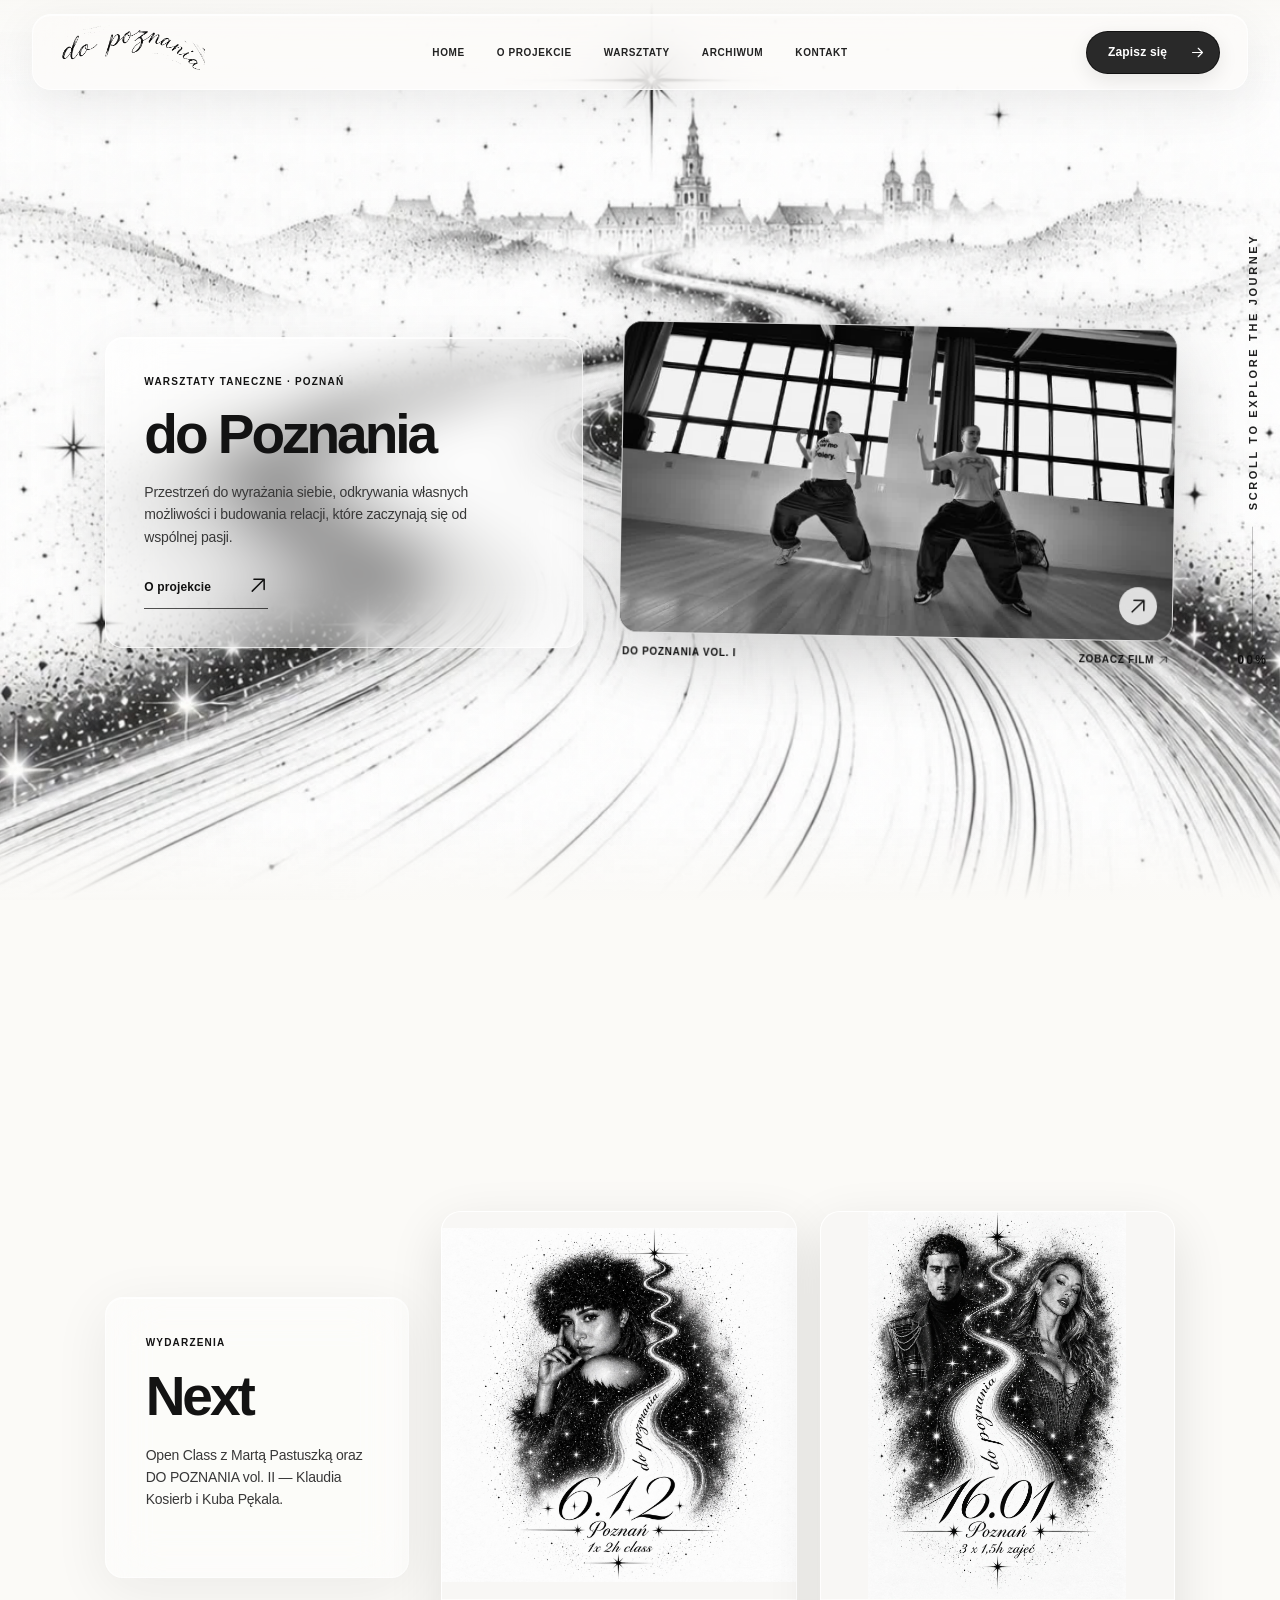
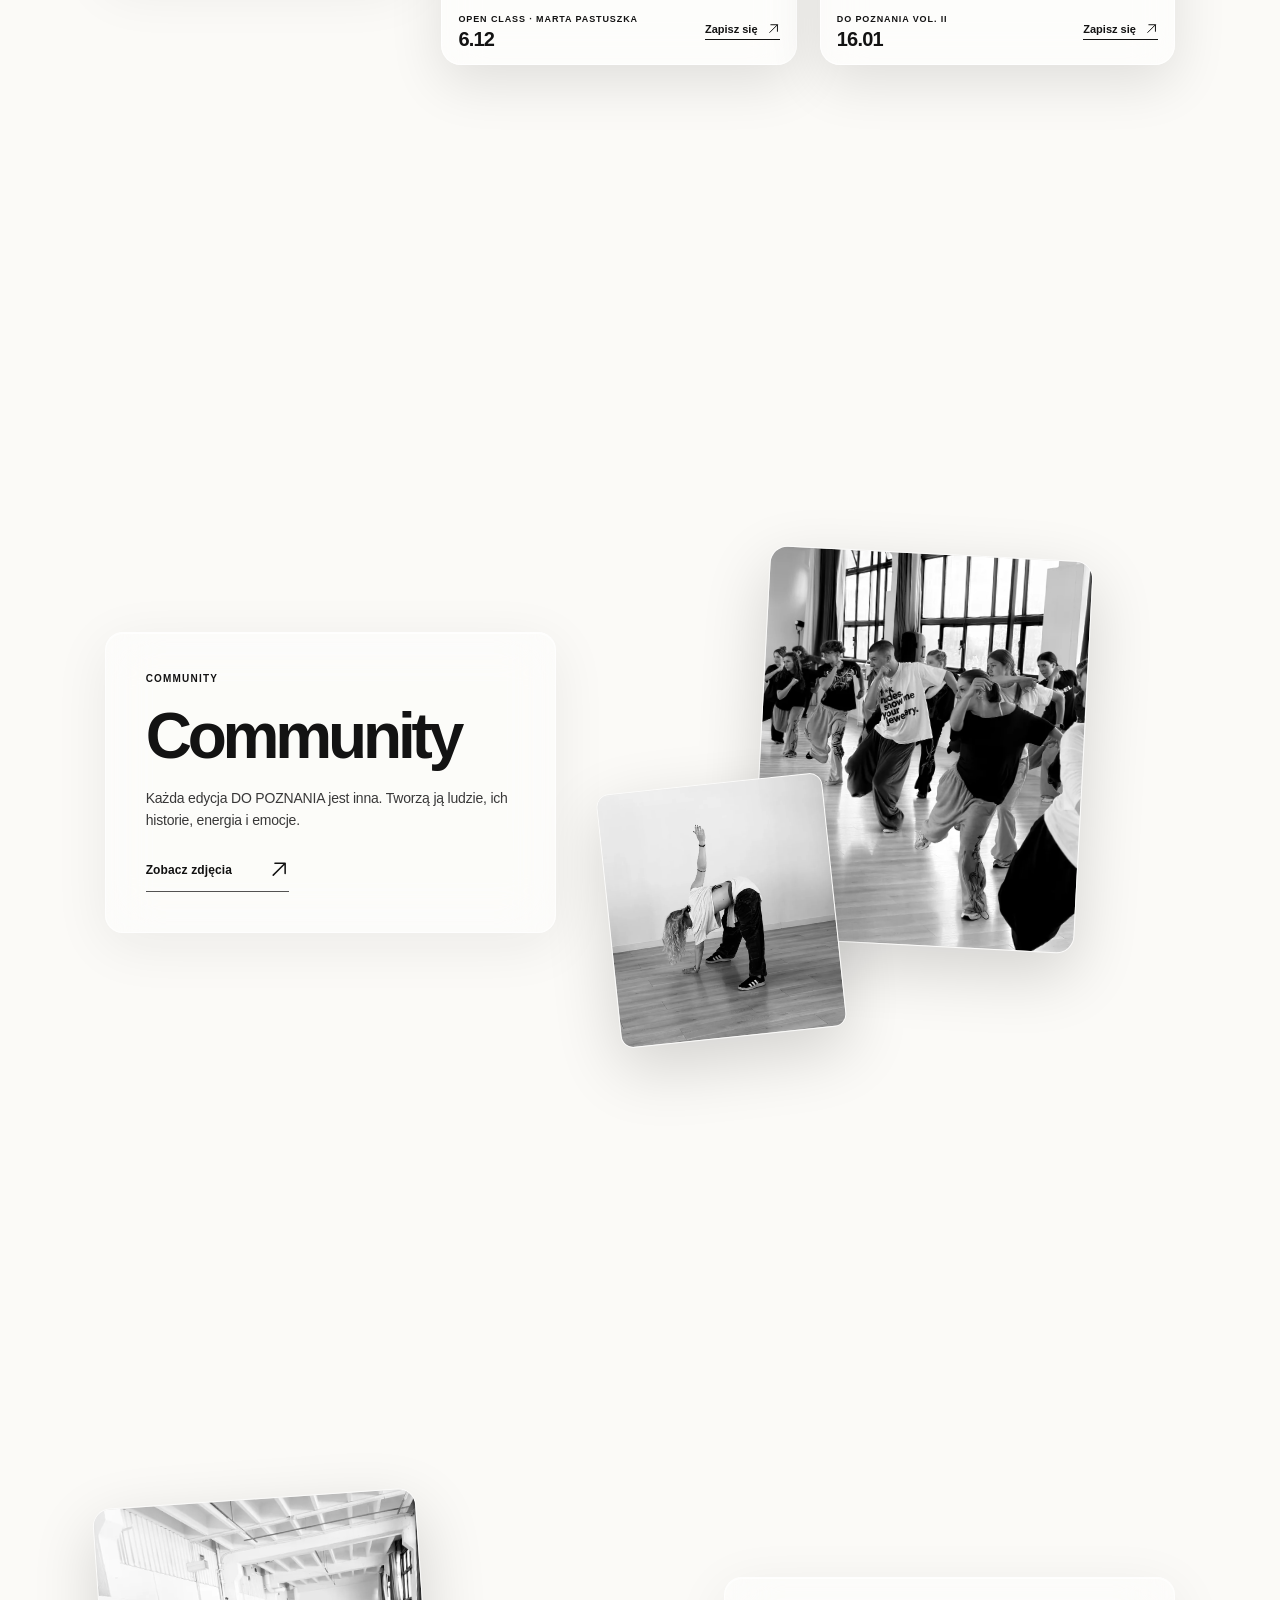
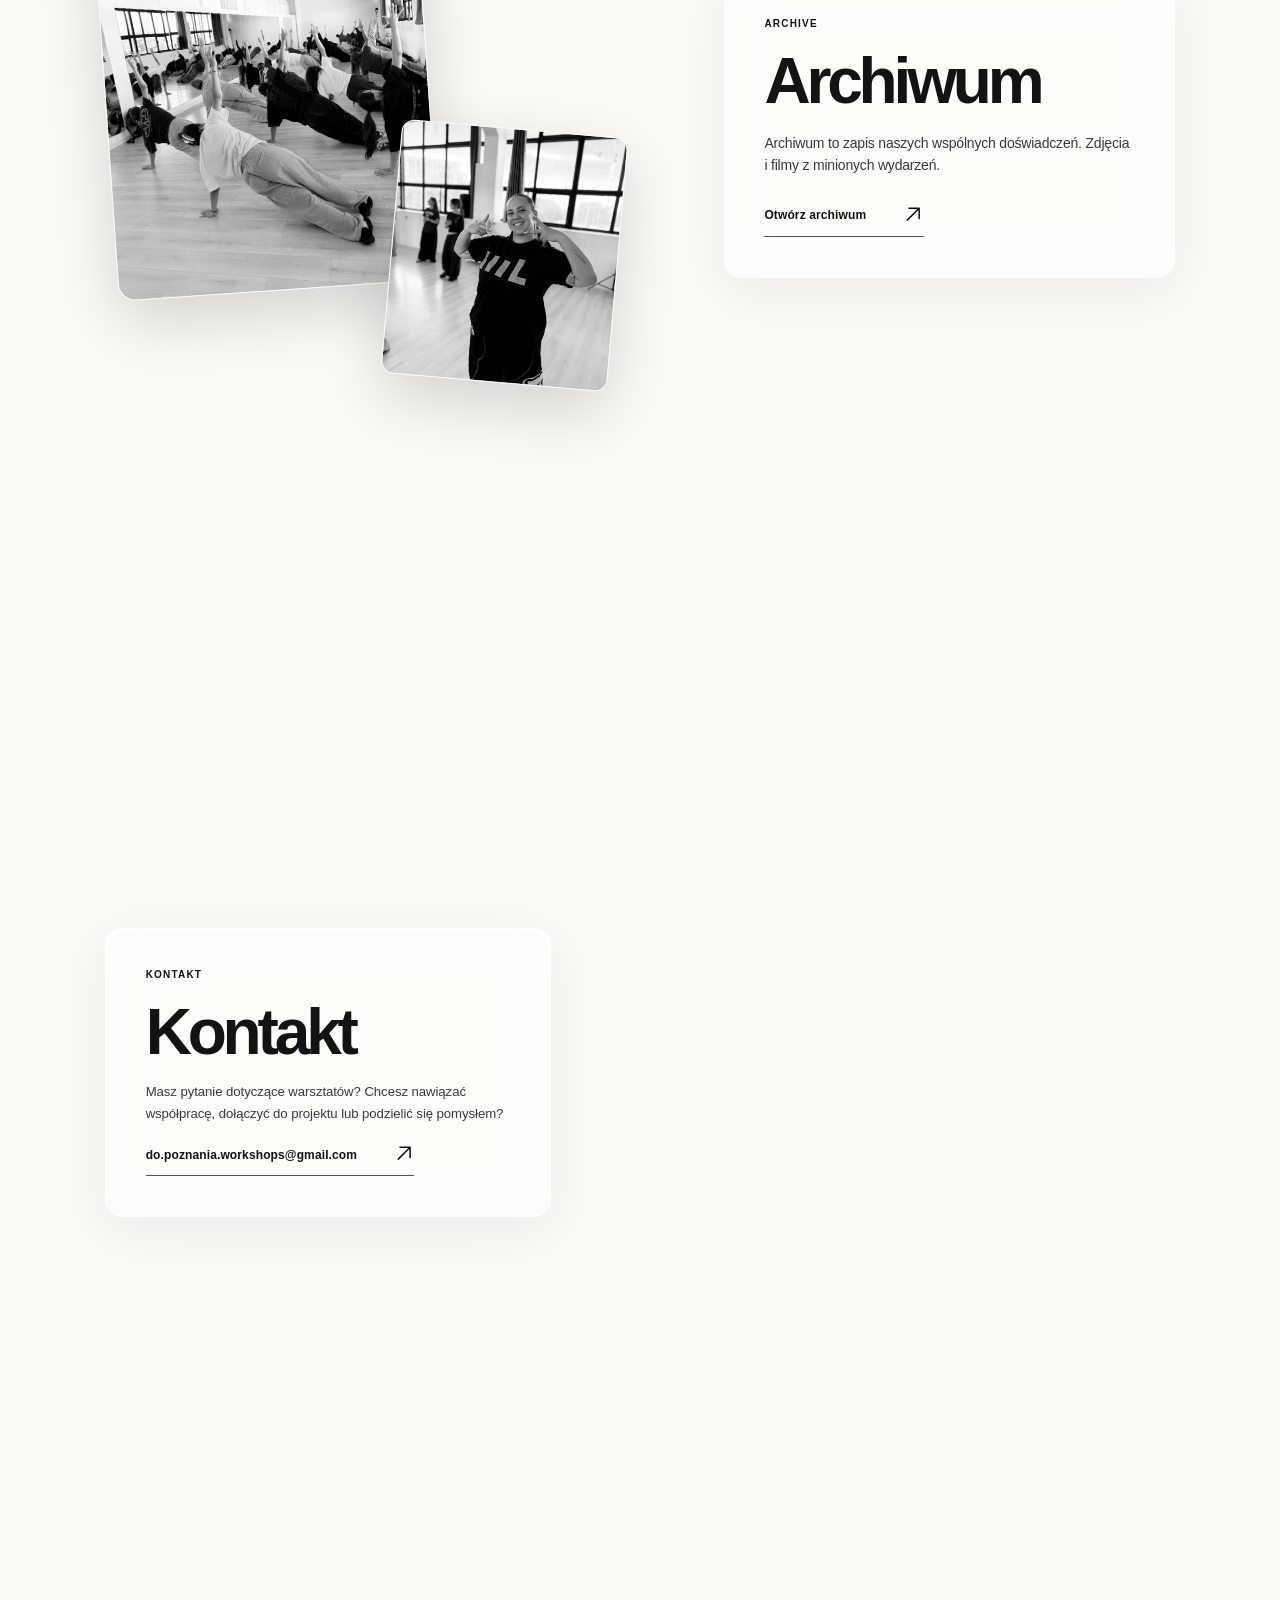
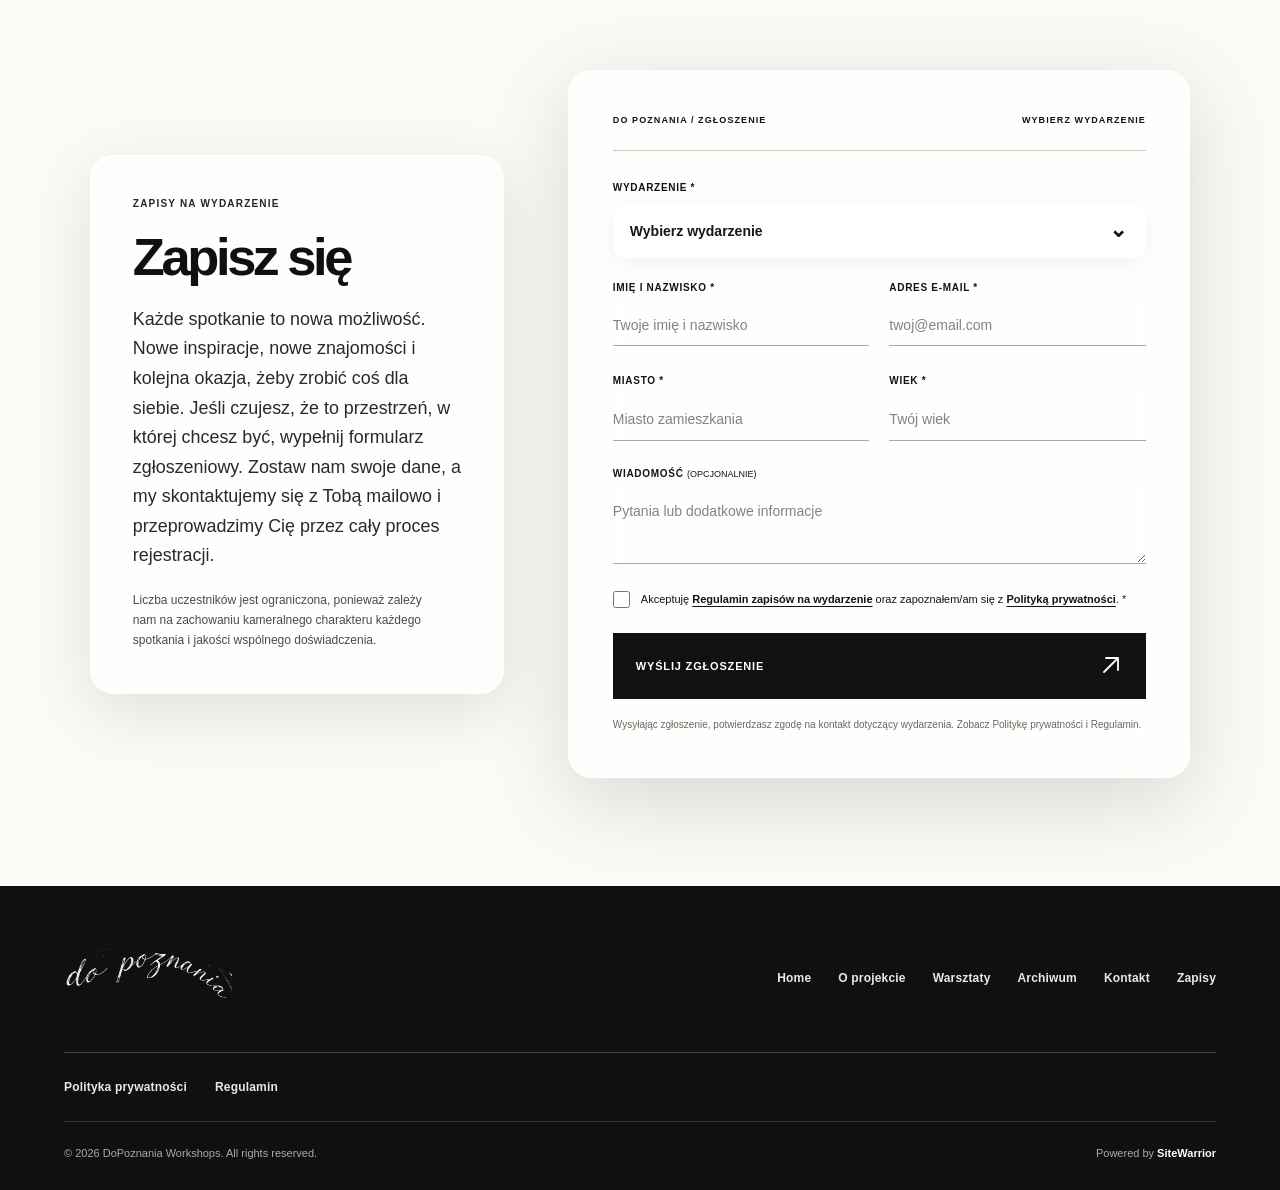
==== commit ed883373: "Update index.html" ====
--- a/index.html
+++ b/index.html
@@ -17,19 +17,19 @@
 <main>
 <div class="journey" id="journey">
 <div aria-hidden="true" class="stage"><div class="stage__media" id="stageMedia"><video autoplay="" disablepictureinpicture="" id="roadVideo" loop="" muted="" playsinline="" poster="./assets/road-poster.jpg" preload="auto" webkit-playsinline=""><source src="./assets/road-scroll.mp4" type="video/mp4"/></video><div class="stage__fallback"></div></div><div class="stage__wash"></div><div class="stage__grain"></div><div class="stage__topshade"></div><div class="stage__bottomshade"></div></div>
-<section aria-labelledby="h-start" class="chapter chapter--hero" data-chapter="0" id="start"><div class="chapter__inner hero__inner"><div class="chapter__card"><span class="eyebrow">WARSZTATY TANECZNE · POZNAŃ</span><h1 id="h-start">do Poznania</h1><p class="chapter__body">Przestrzeń do wyrażania siebie, odkrywania własnych możliwości i budowania relacji, które zaczynają się od wspólnej pasji.</p><a class="chapter__link" href="./o-projekcie.html">O projekcie <span aria-hidden="true">↗</span></a></div><a aria-label="Zobacz film z pierwszej edycji do Poznania w archiwum" class="hero-film" href="./archiwum.html?edycja=vol-i&amp;typ=video"><div class="hero-film__visual"><video aria-label="Fragment zajęć do Poznania vol. I" autoplay="" id="heroDanceVideo" loop="" muted="" playsinline="" poster="./assets/vol-i-film-cover.jpg" preload="auto" webkit-playsinline=""><source src="./assets/vol-i-dance-film.mp4" type="video/mp4"/></video><span aria-hidden="true" class="hero-film__play">↗</span></div><div class="hero-film__meta"><span>DO POZNANIA VOL. I</span><span>ZOBACZ FILM ↗</span></div></a></div></section>
+<section aria-labelledby="h-start" class="chapter chapter--hero" data-chapter="0" id="start"><div class="chapter__inner hero__inner"><div class="chapter__card"><span class="eyebrow">WARSZTATY TANECZNE · POZNAŃ</span><h1 id="h-start">do Poznania</h1><p class="chapter__body">Przestrzeń do wyrażania siebie, odkrywania własnych możliwości i budowania relacji, które zaczynają się od wspólnej pasji.</p><a class="chapter__link" href="./o-projekcie.html">O projekcie <span aria-hidden="true"><svg class="dp-arrow dp-arrow--diagonal" aria-hidden="true" viewBox="0 0 24 24" fill="none" xmlns="http://www.w3.org/2000/svg"><path d="M5 19 19 5M7 5h12v12" stroke="currentColor" stroke-width="1.8" stroke-linecap="round" stroke-linejoin="round"/></svg></span></a></div><a aria-label="Zobacz film z pierwszej edycji do Poznania w archiwum" class="hero-film" href="./archiwum.html?edycja=vol-i&amp;typ=video"><div class="hero-film__visual"><video aria-label="Fragment zajęć do Poznania vol. I" autoplay="" id="heroDanceVideo" loop="" muted="" playsinline="" poster="./assets/vol-i-film-cover.jpg" preload="auto" webkit-playsinline=""><source src="./assets/vol-i-dance-film.mp4" type="video/mp4"/></video><span aria-hidden="true" class="hero-film__play"><svg class="dp-arrow dp-arrow--diagonal" aria-hidden="true" viewBox="0 0 24 24" fill="none" xmlns="http://www.w3.org/2000/svg"><path d="M5 19 19 5M7 5h12v12" stroke="currentColor" stroke-width="1.8" stroke-linecap="round" stroke-linejoin="round"/></svg></span></div><div class="hero-film__meta"><span>DO POZNANIA VOL. I</span><span>ZOBACZ FILM <svg class="dp-arrow dp-arrow--diagonal" aria-hidden="true" viewBox="0 0 24 24" fill="none" xmlns="http://www.w3.org/2000/svg"><path d="M5 19 19 5M7 5h12v12" stroke="currentColor" stroke-width="1.8" stroke-linecap="round" stroke-linejoin="round"/></svg></span></div></a></div></section>
 <section aria-labelledby="h-workshops" class="chapter chapter--workshops" data-chapter="1" id="upcoming">
 <div class="chapter__inner events-layout">
-<div class="events-intro chapter__card"><span class="eyebrow">WYDARZENIA</span><h2 id="h-workshops">Next</h2><p class="chapter__body">Open Class z Martą Pastuszką oraz DO POZNANIA vol. II — Klaudia Kosierb i Kuba Pękała.</p></div>
+<div class="events-intro chapter__card"><span class="eyebrow">WYDARZENIA</span><h2 id="h-workshops">Next</h2><p class="chapter__body">Open Class z Martą Pastuszką oraz DO POZNANIA vol. II — Klaudia Kosierb i Kuba Pękala.</p></div>
 <div aria-label="Nadchodzące wydarzenia" class="events-gallery">
 
-<article class="event-tile"><a aria-label="Zapisz się na Open Class 6.12" class="event-tile__poster" data-event="open-class-06-12" href="?event=open-class-06-12#zapisz-sie"><img alt="Plakat do Poznania Open Class — 6.12, pojedyncze dwugodzinne zajęcia" loading="eager" src="./assets/poster-open-class-06-12.jpg"/></a><div class="event-tile__info"><div><span>OPEN CLASS · MARTA PASTUSZKA</span><strong>6.12</strong></div><a data-event="open-class-06-12" href="?event=open-class-06-12#zapisz-sie">Zapisz się <span aria-hidden="true">↗</span></a></div></article><article class="event-tile"><a aria-label="Zapisz się na warsztaty 16.01" class="event-tile__poster" data-event="workshops-16-01" href="?event=workshops-16-01#zapisz-sie"><img alt="Plakat warsztatów do Poznania — 16.01, 3 × 1,5 godziny zajęć" loading="lazy" src="./assets/poster-warsztaty-16-01.jpg"/></a><div class="event-tile__info"><div><span>DO POZNANIA VOL. II</span><strong>16.01</strong></div><a data-event="workshops-16-01" href="?event=workshops-16-01#zapisz-sie">Zapisz się <span aria-hidden="true">↗</span></a></div></article>
+<article class="event-tile"><a aria-label="Zapisz się na Open Class 6.12" class="event-tile__poster" data-event="open-class-06-12" href="?event=open-class-06-12#zapisz-sie"><img alt="Plakat do Poznania Open Class — 6.12, pojedyncze dwugodzinne zajęcia" loading="eager" src="./assets/poster-open-class-06-12.jpg"/></a><div class="event-tile__info"><div><span>OPEN CLASS · MARTA PASTUSZKA</span><strong>6.12</strong></div><a data-event="open-class-06-12" href="?event=open-class-06-12#zapisz-sie">Zapisz się <span aria-hidden="true"><svg class="dp-arrow dp-arrow--diagonal" aria-hidden="true" viewBox="0 0 24 24" fill="none" xmlns="http://www.w3.org/2000/svg"><path d="M5 19 19 5M7 5h12v12" stroke="currentColor" stroke-width="1.8" stroke-linecap="round" stroke-linejoin="round"/></svg></span></a></div></article><article class="event-tile"><a aria-label="Zapisz się na warsztaty 16.01" class="event-tile__poster" data-event="workshops-16-01" href="?event=workshops-16-01#zapisz-sie"><img alt="Plakat warsztatów do Poznania — 16.01, 3 × 1,5 godziny zajęć" loading="lazy" src="./assets/poster-warsztaty-16-01.jpg"/></a><div class="event-tile__info"><div><span>DO POZNANIA VOL. II</span><strong>16.01</strong></div><a data-event="workshops-16-01" href="?event=workshops-16-01#zapisz-sie">Zapisz się <span aria-hidden="true"><svg class="dp-arrow dp-arrow--diagonal" aria-hidden="true" viewBox="0 0 24 24" fill="none" xmlns="http://www.w3.org/2000/svg"><path d="M5 19 19 5M7 5h12v12" stroke="currentColor" stroke-width="1.8" stroke-linecap="round" stroke-linejoin="round"/></svg></span></a></div></article>
 </div>
 </div>
 </section>
-<section aria-labelledby="h-community" class="chapter chapter--community" data-chapter="2" id="community"><div class="chapter__inner split left"><div class="chapter__card"><span class="eyebrow">COMMUNITY</span><h2 id="h-community">Community</h2><p class="chapter__body">Każda edycja DO POZNANIA jest inna. Tworzą ją ludzie, ich historie, energia i emocje.</p><a class="chapter__link" href="./archiwum.html?edycja=vol-i">Zobacz zdjęcia<span aria-hidden="true">↗</span></a></div><div aria-label="Zdjęcia z warsztatów" class="journey-photo-cluster journey-photo-cluster--community"><a aria-label="Zobacz galerię warsztatów" class="journey-photo journey-photo--primary" href="./archiwum.html?edycja=vol-i"><img alt="Uczestnicy podczas wspólnego tańca" loading="lazy" src="assets/warsztaty/img_0456-thumb.webp"/></a><a aria-label="Więcej zdjęć" class="journey-photo journey-photo--secondary" href="./archiwum.html?edycja=vol-i"><img alt="Solowa figura taneczna podczas warsztatów" loading="lazy" src="assets/warsztaty/img_0343-thumb.webp"/></a></div></div></section>
-<section aria-labelledby="h-archive" class="chapter chapter--archive" data-chapter="3" id="archive"><div class="chapter__inner split right"><div class="chapter__card"><span class="eyebrow">ARCHIVE</span><h2 id="h-archive">Archiwum</h2><p class="chapter__body">Archiwum to zapis naszych wspólnych doświadczeń. Zdjęcia i filmy z minionych wydarzeń.</p><a class="chapter__link" href="./archiwum.html">Otwórz archiwum<span aria-hidden="true">↗</span></a></div><div aria-label="Podgląd archiwum" class="journey-photo-cluster journey-photo-cluster--archive"><a aria-label="Otwórz galerię" class="journey-photo journey-photo--primary" href="./archiwum.html?edycja=vol-i"><img alt="Tancerze podczas zajęć w sali" loading="lazy" src="assets/warsztaty/fullsizerender-thumb.webp"/></a><a aria-label="Otwórz zdjęcia" class="journey-photo journey-photo--secondary" href="./archiwum.html?edycja=vol-i"><img alt="Portret uczestniczki warsztatów" loading="lazy" src="assets/warsztaty/img_0746-thumb.webp"/></a></div><div aria-hidden="true" class="chapter__media-tag"><span class="media-marker">↗</span> DO POZNANIA VOL. I</div></div></section>
-<section aria-labelledby="h-destination" class="chapter chapter--destination" data-chapter="4" id="contact"><div class="chapter__inner finish"><div class="chapter__card"><span class="eyebrow">KONTAKT</span><h2 id="h-destination">Kontakt</h2><p class="chapter__body">Masz pytanie dotyczące warsztatów? Chcesz nawiązać współpracę, dołączyć do projektu lub podzielić się pomysłem?</p><a class="chapter__link" href="mailto:do.poznania.workshops@gmail.com">do.poznania.workshops@gmail.com <span aria-hidden="true">↗</span></a></div></div></section>
+<section aria-labelledby="h-community" class="chapter chapter--community" data-chapter="2" id="community"><div class="chapter__inner split left"><div class="chapter__card"><span class="eyebrow">COMMUNITY</span><h2 id="h-community">Community</h2><p class="chapter__body">Każda edycja DO POZNANIA jest inna. Tworzą ją ludzie, ich historie, energia i emocje.</p><a class="chapter__link" href="./archiwum.html?edycja=vol-i">Zobacz zdjęcia<span aria-hidden="true"><svg class="dp-arrow dp-arrow--diagonal" aria-hidden="true" viewBox="0 0 24 24" fill="none" xmlns="http://www.w3.org/2000/svg"><path d="M5 19 19 5M7 5h12v12" stroke="currentColor" stroke-width="1.8" stroke-linecap="round" stroke-linejoin="round"/></svg></span></a></div><div aria-label="Zdjęcia z warsztatów" class="journey-photo-cluster journey-photo-cluster--community"><a aria-label="Zobacz galerię warsztatów" class="journey-photo journey-photo--primary" href="./archiwum.html?edycja=vol-i"><img alt="Uczestnicy podczas wspólnego tańca" loading="lazy" src="assets/warsztaty/img_0456-thumb.webp"/></a><a aria-label="Więcej zdjęć" class="journey-photo journey-photo--secondary" href="./archiwum.html?edycja=vol-i"><img alt="Solowa figura taneczna podczas warsztatów" loading="lazy" src="assets/warsztaty/img_0343-thumb.webp"/></a></div></div></section>
+<section aria-labelledby="h-archive" class="chapter chapter--archive" data-chapter="3" id="archive"><div class="chapter__inner split right"><div class="chapter__card"><span class="eyebrow">ARCHIVE</span><h2 id="h-archive">Archiwum</h2><p class="chapter__body">Archiwum to zapis naszych wspólnych doświadczeń. Zdjęcia i filmy z minionych wydarzeń.</p><a class="chapter__link" href="./archiwum.html">Otwórz archiwum<span aria-hidden="true"><svg class="dp-arrow dp-arrow--diagonal" aria-hidden="true" viewBox="0 0 24 24" fill="none" xmlns="http://www.w3.org/2000/svg"><path d="M5 19 19 5M7 5h12v12" stroke="currentColor" stroke-width="1.8" stroke-linecap="round" stroke-linejoin="round"/></svg></span></a></div><div aria-label="Podgląd archiwum" class="journey-photo-cluster journey-photo-cluster--archive"><a aria-label="Otwórz galerię" class="journey-photo journey-photo--primary" href="./archiwum.html?edycja=vol-i"><img alt="Tancerze podczas zajęć w sali" loading="lazy" src="assets/warsztaty/fullsizerender-thumb.webp"/></a><a aria-label="Otwórz zdjęcia" class="journey-photo journey-photo--secondary" href="./archiwum.html?edycja=vol-i"><img alt="Portret uczestniczki warsztatów" loading="lazy" src="assets/warsztaty/img_0746-thumb.webp"/></a></div><div aria-hidden="true" class="chapter__media-tag"><span class="media-marker"><svg class="dp-arrow dp-arrow--diagonal" aria-hidden="true" viewBox="0 0 24 24" fill="none" xmlns="http://www.w3.org/2000/svg"><path d="M5 19 19 5M7 5h12v12" stroke="currentColor" stroke-width="1.8" stroke-linecap="round" stroke-linejoin="round"/></svg></span> DO POZNANIA VOL. I</div></div></section>
+<section aria-labelledby="h-destination" class="chapter chapter--destination" data-chapter="4" id="contact"><div class="chapter__inner finish"><div class="chapter__card"><span class="eyebrow">KONTAKT</span><h2 id="h-destination">Kontakt</h2><p class="chapter__body">Masz pytanie dotyczące warsztatów? Chcesz nawiązać współpracę, dołączyć do projektu lub podzielić się pomysłem?</p><a class="chapter__link" href="mailto:do.poznania.workshops@gmail.com">do.poznania.workshops@gmail.com <span aria-hidden="true"><svg class="dp-arrow dp-arrow--diagonal" aria-hidden="true" viewBox="0 0 24 24" fill="none" xmlns="http://www.w3.org/2000/svg"><path d="M5 19 19 5M7 5h12v12" stroke="currentColor" stroke-width="1.8" stroke-linecap="round" stroke-linejoin="round"/></svg></span></a></div></div></section>
 <section aria-labelledby="registration-title" class="chapter chapter--registration" data-chapter="5" id="zapisz-sie">
 <div class="registration-layout">
 <div class="registration-intro registration-intro--glass"><span class="eyebrow">ZAPISY NA WYDARZENIE</span><h2 id="registration-title">Zapisz się</h2><p>Każde spotkanie to nowa możliwość. Nowe inspiracje, nowe znajomości i kolejna okazja, żeby zrobić coś dla siebie. Jeśli czujesz, że to przestrzeń, w której chcesz być, wypełnij formularz zgłoszeniowy. Zostaw nam swoje dane, a my skontaktujemy się z Tobą mailowo i przeprowadzimy Cię przez cały proces rejestracji.</p><span class="registration-note">Liczba uczestników jest ograniczona, ponieważ zależy nam na zachowaniu kameralnego charakteru każdego spotkania i jakości wspólnego doświadczenia.</span><div aria-live="polite" class="registration-event-preview" hidden="" id="registrationEventPreview"><div class="registration-event-preview__image"><img alt="Plakat wybranego wydarzenia" id="registrationEventPoster" loading="lazy" src="./assets/poster-warsztaty-16-01.jpg"/></div><div class="registration-event-preview__meta"><span>WYBRANE WYDARZENIE</span><strong id="registrationEventName">Warsztaty · 16.01</strong></div></div></div>
@@ -41,17 +41,17 @@
 <div class="form-grid form-grid--details"><label class="field"><span>MIASTO *</span><input autocomplete="address-level2" maxlength="100" name="miasto" placeholder="Miasto zamieszkania" required="" type="text"/></label><label class="field"><span>WIEK *</span><input inputmode="numeric" max="120" min="1" name="wiek" placeholder="Twój wiek" required="" type="number"/></label></div>
 <label class="field"><span>WIADOMOŚĆ <small>(OPCJONALNIE)</small></span><textarea maxlength="1200" name="message" placeholder="Pytania lub dodatkowe informacje" rows="3"></textarea></label>
 <label class="consent"><input name="accept-regulamin" required="" type="checkbox" value="yes"/><span>Akceptuję <a href="./regulamin.html" rel="noopener" target="_blank">Regulamin zapisów na wydarzenie</a> oraz zapoznałem/am się z <a href="./polityka-prywatnosci.html" rel="noopener" target="_blank">Polityką prywatności</a>. *</span></label>
-<button class="submit-cta" id="registrationSubmit" type="submit"><span>WYŚLIJ ZGŁOSZENIE</span><span aria-hidden="true">↗</span></button>
+<button class="submit-cta" id="registrationSubmit" type="submit"><span>WYŚLIJ ZGŁOSZENIE</span><span aria-hidden="true"><svg class="dp-arrow dp-arrow--diagonal" aria-hidden="true" viewBox="0 0 24 24" fill="none" xmlns="http://www.w3.org/2000/svg"><path d="M5 19 19 5M7 5h12v12" stroke="currentColor" stroke-width="1.8" stroke-linecap="round" stroke-linejoin="round"/></svg></span></button>
 <p class="form-error" hidden="" id="formError" role="alert">Nie udało się wysłać zgłoszenia. Spróbuj ponownie.</p>
 <p class="form-disclaimer">Wysyłając zgłoszenie, potwierdzasz zgodę na kontakt dotyczący wydarzenia. Zobacz <a href="./polityka-prywatnosci.html">Politykę prywatności</a> i <a href="./regulamin.html">Regulamin</a>.</p>
 </form>
-<div aria-live="polite" class="form-success" hidden="" id="formSuccess" role="status"><span class="form-success__symbol">✳</span><span class="eyebrow">DO POZNANIA / ZAPISY</span><h3>Dziękujemy za zgłoszenie.</h3><p>Twoja wiadomość została wysłana. Do zobaczenia na wydarzeniu!</p><a href="#start">Wróć na początek <span aria-hidden="true">↗</span></a></div>
+<div aria-live="polite" class="form-success" hidden="" id="formSuccess" role="status"><span class="form-success__symbol">✳</span><span class="eyebrow">DO POZNANIA / ZAPISY</span><h3>Dziękujemy za zgłoszenie.</h3><p>Twoja wiadomość została wysłana. Do zobaczenia na wydarzeniu!</p><a href="#start">Wróć na początek <span aria-hidden="true"><svg class="dp-arrow dp-arrow--diagonal" aria-hidden="true" viewBox="0 0 24 24" fill="none" xmlns="http://www.w3.org/2000/svg"><path d="M5 19 19 5M7 5h12v12" stroke="currentColor" stroke-width="1.8" stroke-linecap="round" stroke-linejoin="round"/></svg></span></a></div>
 </div>
 </div>
 </section></div>
 </main>
 <footer class="site-footer"><div class="footer-main"><a class="footer-brand" href="./index.html#start"><img alt="do Poznania" src="./assets/logo-white-footer.png"/></a><nav aria-label="Nawigacja stopki" class="footer-links"><a href="./index.html">Home</a><a href="./o-projekcie.html">O projekcie</a><a href="./warsztaty.html">Warsztaty</a><a href="./archiwum.html">Archiwum</a><a href="./index.html#contact">Kontakt</a><a href="./index.html#zapisz-sie">Zapisy</a></nav></div><div class="footer-legal"><a href="./polityka-prywatnosci.html">Polityka prywatności</a><a href="./regulamin.html">Regulamin</a></div><div class="footer-bottom"><span>© 2026 DoPoznania Workshops. All rights reserved.</span><span>Powered by <a href="https://www.sitewarrior.eu/" rel="noopener noreferrer" target="_blank">SiteWarrior</a></span></div></footer>
-<div aria-hidden="true" class="overlay" id="menuOverlay"><div class="overlay__header"><span>MENU</span><button aria-label="Zamknij menu" class="overlay__close" id="closeMenu">✕</button></div><nav aria-label="Menu główne"><a href="#start"><small>01</small>HOME<span>↗</span></a><a href="./o-projekcie.html"><small>02</small>O PROJEKCIE<span>↗</span></a><a href="./warsztaty.html"><small>03</small>WARSZTATY<span>↗</span></a><a href="./archiwum.html"><small>04</small>ARCHIWUM<span>↗</span></a><a href="#contact"><small>05</small>KONTAKT<span>↗</span></a><a href="#zapisz-sie"><small>06</small>ZAPISZ SIĘ<span>↗</span></a></nav></div>
+<div aria-hidden="true" class="overlay" id="menuOverlay"><div class="overlay__header"><span>MENU</span><button aria-label="Zamknij menu" class="overlay__close" id="closeMenu">✕</button></div><nav aria-label="Menu główne"><a href="#start"><small>01</small>HOME<span><svg class="dp-arrow dp-arrow--diagonal" aria-hidden="true" viewBox="0 0 24 24" fill="none" xmlns="http://www.w3.org/2000/svg"><path d="M5 19 19 5M7 5h12v12" stroke="currentColor" stroke-width="1.8" stroke-linecap="round" stroke-linejoin="round"/></svg></span></a><a href="./o-projekcie.html"><small>02</small>O PROJEKCIE<span><svg class="dp-arrow dp-arrow--diagonal" aria-hidden="true" viewBox="0 0 24 24" fill="none" xmlns="http://www.w3.org/2000/svg"><path d="M5 19 19 5M7 5h12v12" stroke="currentColor" stroke-width="1.8" stroke-linecap="round" stroke-linejoin="round"/></svg></span></a><a href="./warsztaty.html"><small>03</small>WARSZTATY<span><svg class="dp-arrow dp-arrow--diagonal" aria-hidden="true" viewBox="0 0 24 24" fill="none" xmlns="http://www.w3.org/2000/svg"><path d="M5 19 19 5M7 5h12v12" stroke="currentColor" stroke-width="1.8" stroke-linecap="round" stroke-linejoin="round"/></svg></span></a><a href="./archiwum.html"><small>04</small>ARCHIWUM<span><svg class="dp-arrow dp-arrow--diagonal" aria-hidden="true" viewBox="0 0 24 24" fill="none" xmlns="http://www.w3.org/2000/svg"><path d="M5 19 19 5M7 5h12v12" stroke="currentColor" stroke-width="1.8" stroke-linecap="round" stroke-linejoin="round"/></svg></span></a><a href="#contact"><small>05</small>KONTAKT<span><svg class="dp-arrow dp-arrow--diagonal" aria-hidden="true" viewBox="0 0 24 24" fill="none" xmlns="http://www.w3.org/2000/svg"><path d="M5 19 19 5M7 5h12v12" stroke="currentColor" stroke-width="1.8" stroke-linecap="round" stroke-linejoin="round"/></svg></span></a><a href="#zapisz-sie"><small>06</small>ZAPISZ SIĘ<span><svg class="dp-arrow dp-arrow--diagonal" aria-hidden="true" viewBox="0 0 24 24" fill="none" xmlns="http://www.w3.org/2000/svg"><path d="M5 19 19 5M7 5h12v12" stroke="currentColor" stroke-width="1.8" stroke-linecap="round" stroke-linejoin="round"/></svg></span></a></nav></div>
 <div aria-hidden="true" class="panel-backdrop" id="panelBackdrop"><article aria-labelledby="panelTitle" aria-modal="true" class="panel" role="dialog"><div class="panel__top"><span>do Poznania</span><button aria-label="Zamknij panel" id="closePanel">✕ ZAMKNIJ</button></div><div class="panel__content" id="panelContent"></div><div class="panel__bottom">do Poznania</div></article></div>
 <noscript><p style="position:fixed;z-index:999;bottom:0;background:white;padding:18px;width:100%;font:14px Arial">Aby skorzystać z animowanej podróży, włącz JavaScript.</p></noscript>
 <script src="./script.js"></script>
--- a/styles.css
+++ b/styles.css
@@ -337,3 +337,42 @@
   }
   .site-footer { margin-top: 0; }
 }
+
+
+/* V13.3 — compact, unobtrusive creator attribution; no giant arrow on mobile */
+.site-footer { overflow: hidden; }
+.site-footer .footer-bottom { align-items: baseline; }
+.site-footer .footer-bottom > span { min-width: 0; }
+.site-footer .footer-bottom a[href="https://www.sitewarrior.eu/"] {
+  display: inline;
+  position: static;
+  width: auto;
+  height: auto;
+  max-width: 100%;
+  padding: 0;
+  margin: 0;
+  font-family: inherit;
+  font-size: inherit !important;
+  font-weight: 600;
+  line-height: inherit;
+  letter-spacing: inherit;
+  text-decoration: none;
+  white-space: nowrap;
+}
+.site-footer .footer-bottom a[href="https://www.sitewarrior.eu/"]::before,
+.site-footer .footer-bottom a[href="https://www.sitewarrior.eu/"]::after { content: none !important; display: none !important; }
+@media (max-width: 650px) {
+  .site-footer { padding: 30px 22px 25px !important; min-height: 0 !important; }
+  .site-footer .footer-main { gap: 22px; padding-bottom: 22px; }
+  .site-footer .footer-legal { padding: 19px 0; }
+  .site-footer .footer-bottom { gap: 8px; padding-top: 17px; font-size: 11px; line-height: 1.6; }
+  .site-footer .footer-bottom a[href="https://www.sitewarrior.eu/"] { font-size: 11px !important; }
+}
+
+/* V13.4: identical vector arrows in Safari iOS, Chrome and desktop */
+.dp-arrow{display:inline-block;width:1.05em;height:1.05em;flex:0 0 auto;vertical-align:-.12em;overflow:visible;color:inherit;stroke:none;transform:none;line-height:1;}
+.chapter__link .dp-arrow,.header__cta .dp-arrow,.event-tile__info .dp-arrow,.submit-cta .dp-arrow{width:1.2em;height:1.2em;}
+.hero-film__play .dp-arrow{width:20px;height:20px;}
+.overlay nav a .dp-arrow{width:22px;height:22px;margin-left:auto;}
+.media-overlay .dp-arrow,.edition-card-bottom .dp-arrow{width:1.2em;height:1.2em;}
+@media(max-width:650px){.hero-film__play .dp-arrow{width:17px;height:17px}.overlay nav a .dp-arrow{width:18px;height:18px}}
